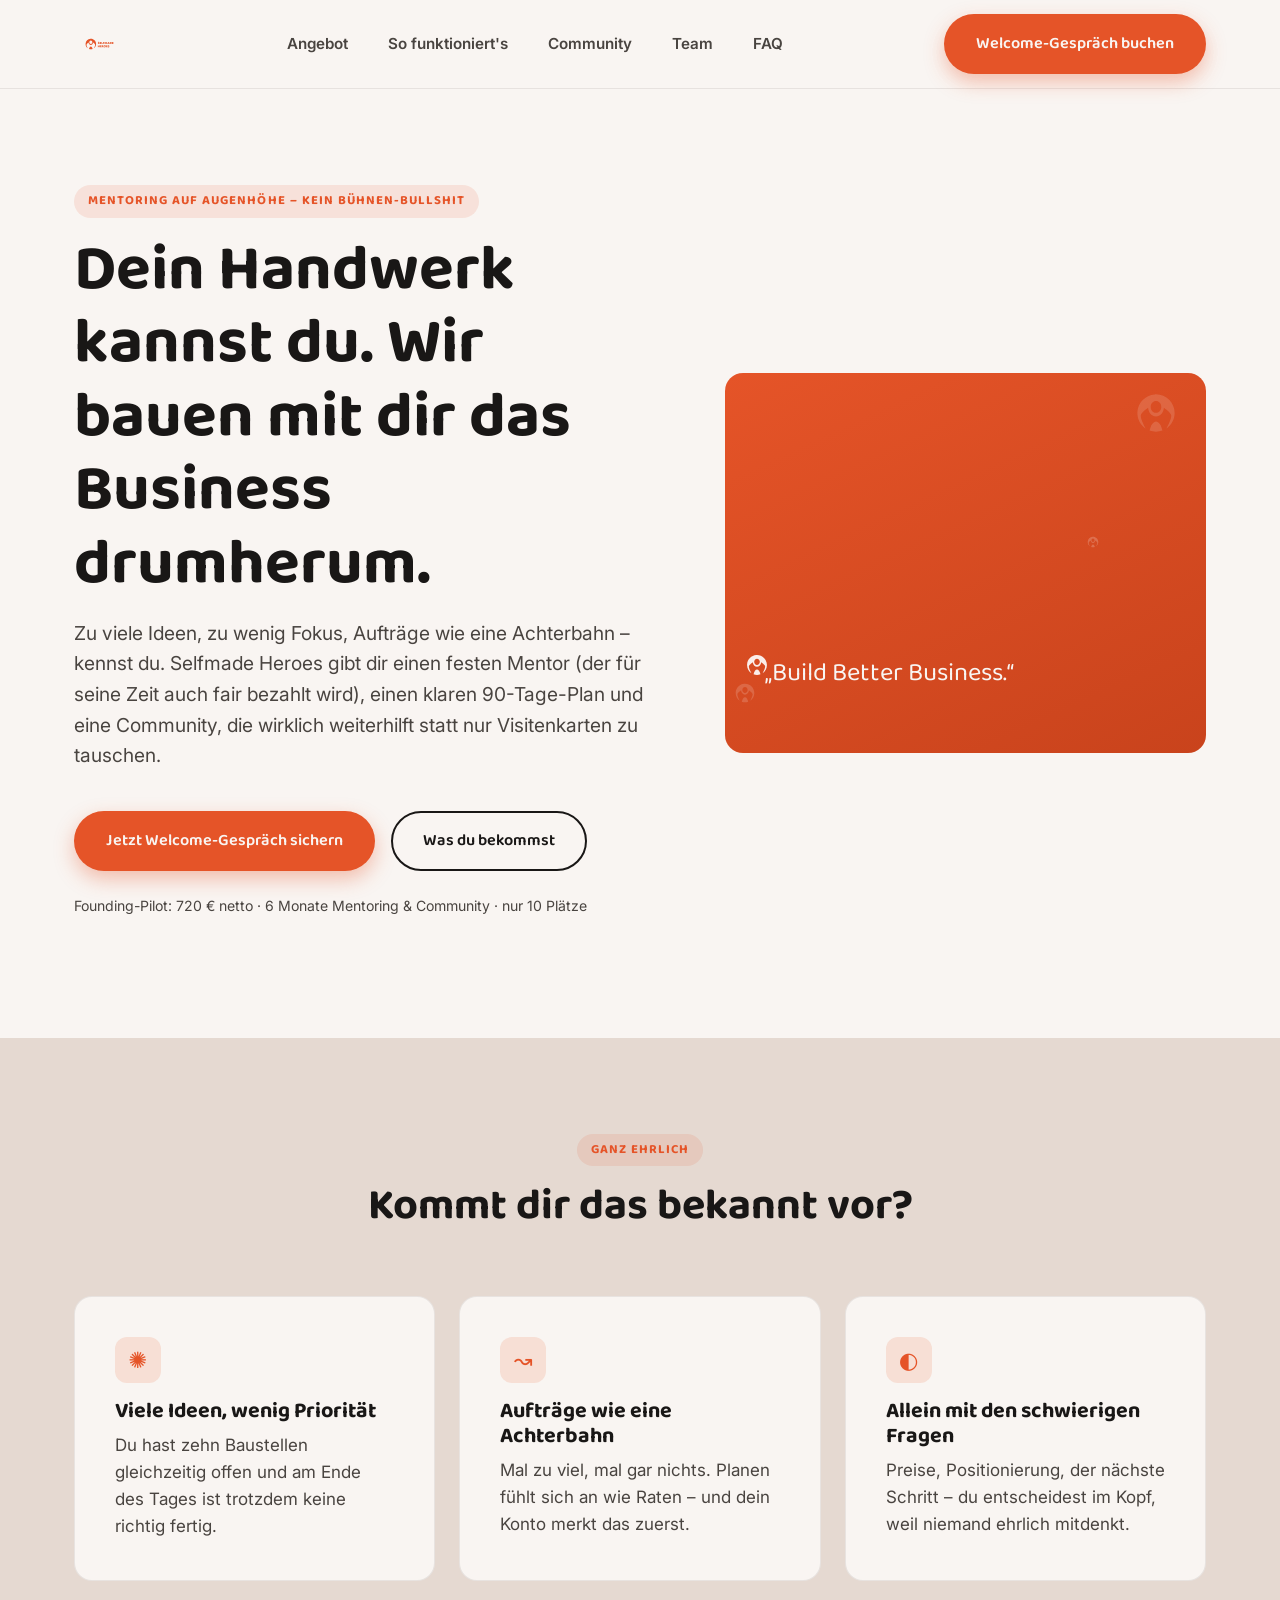
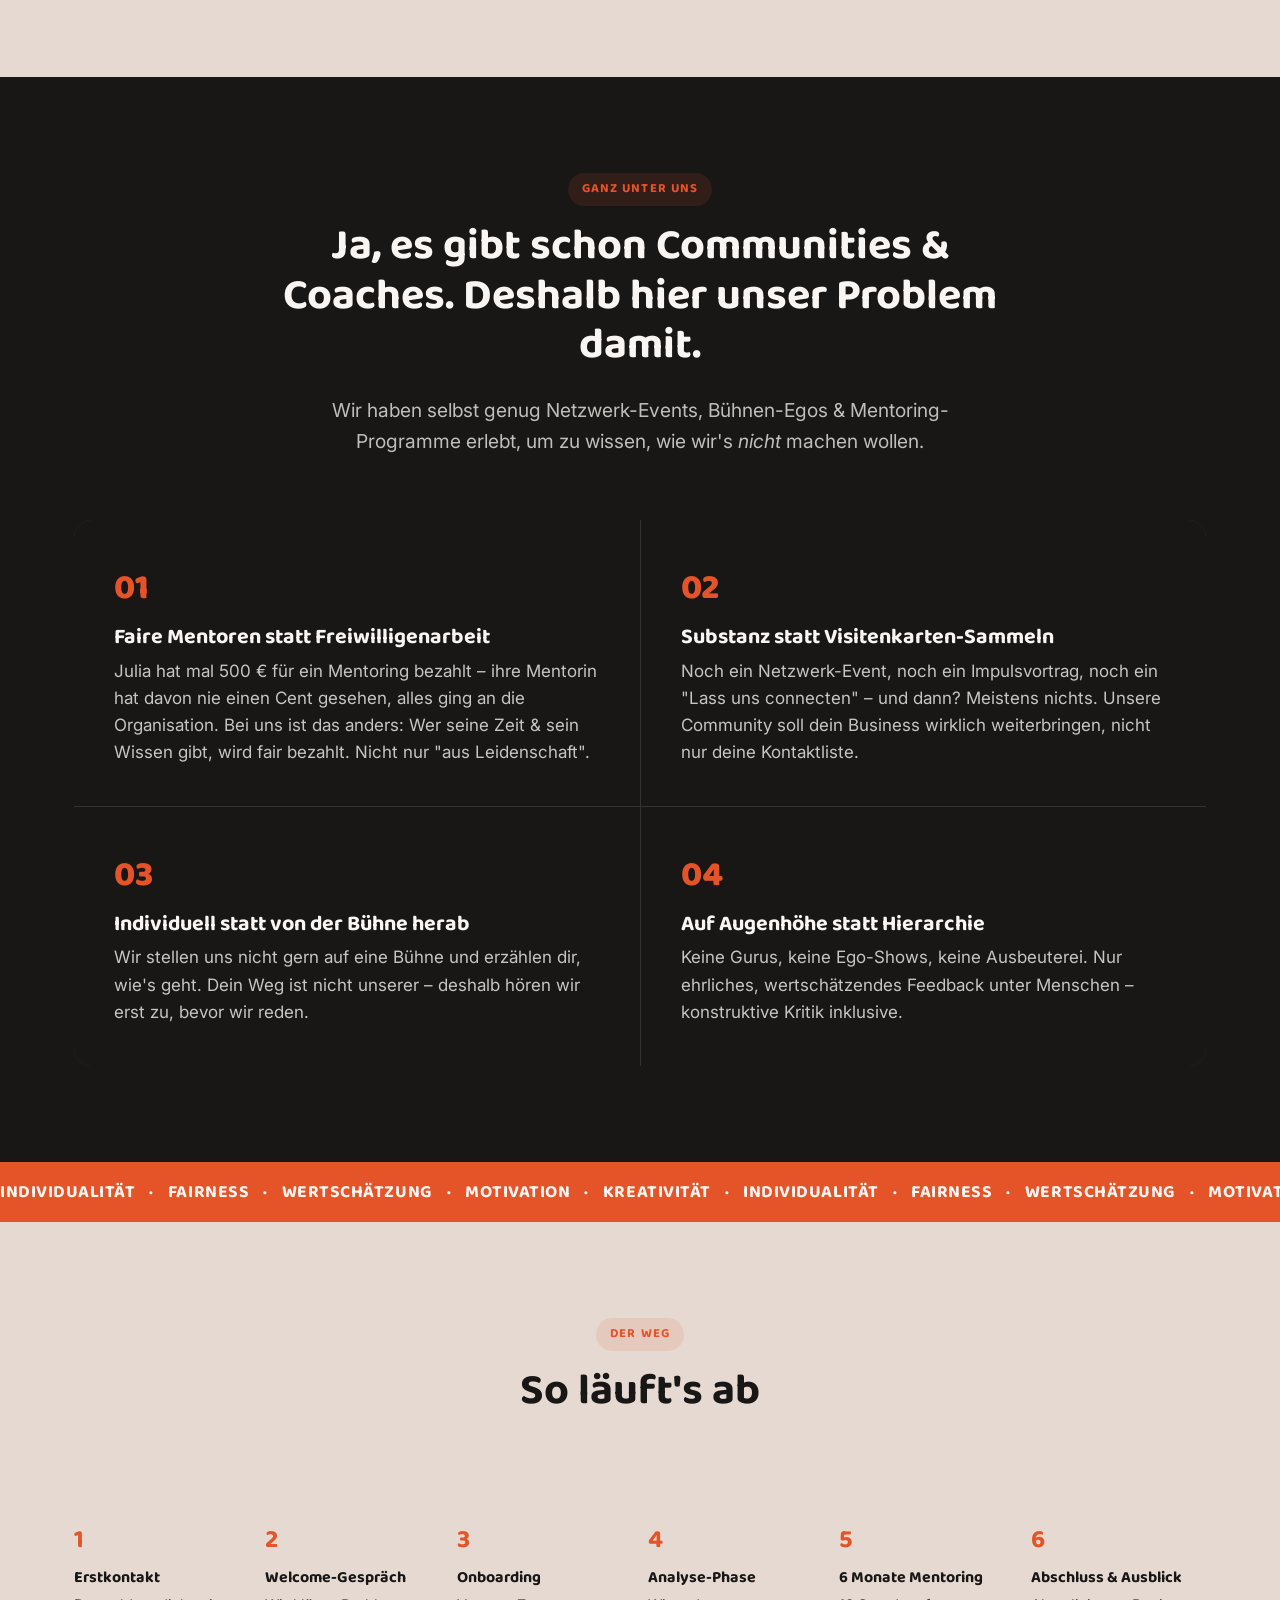
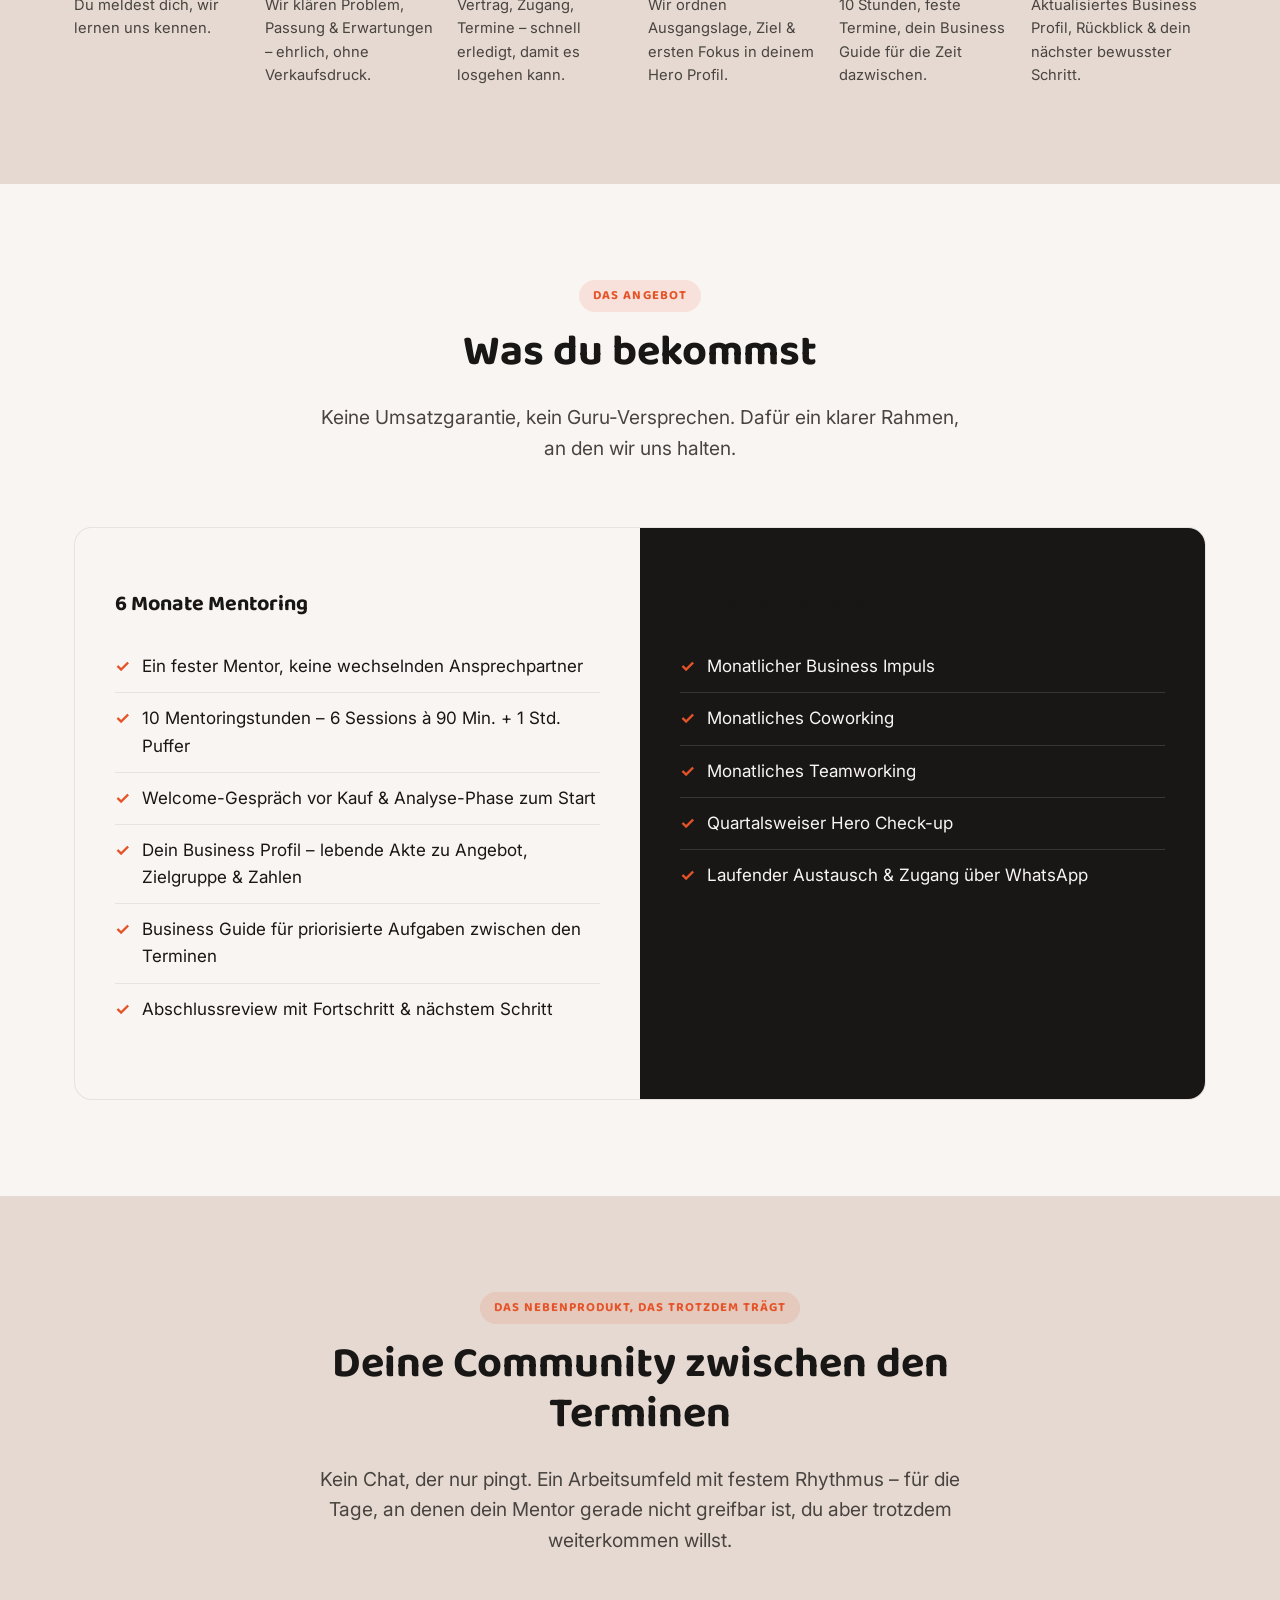
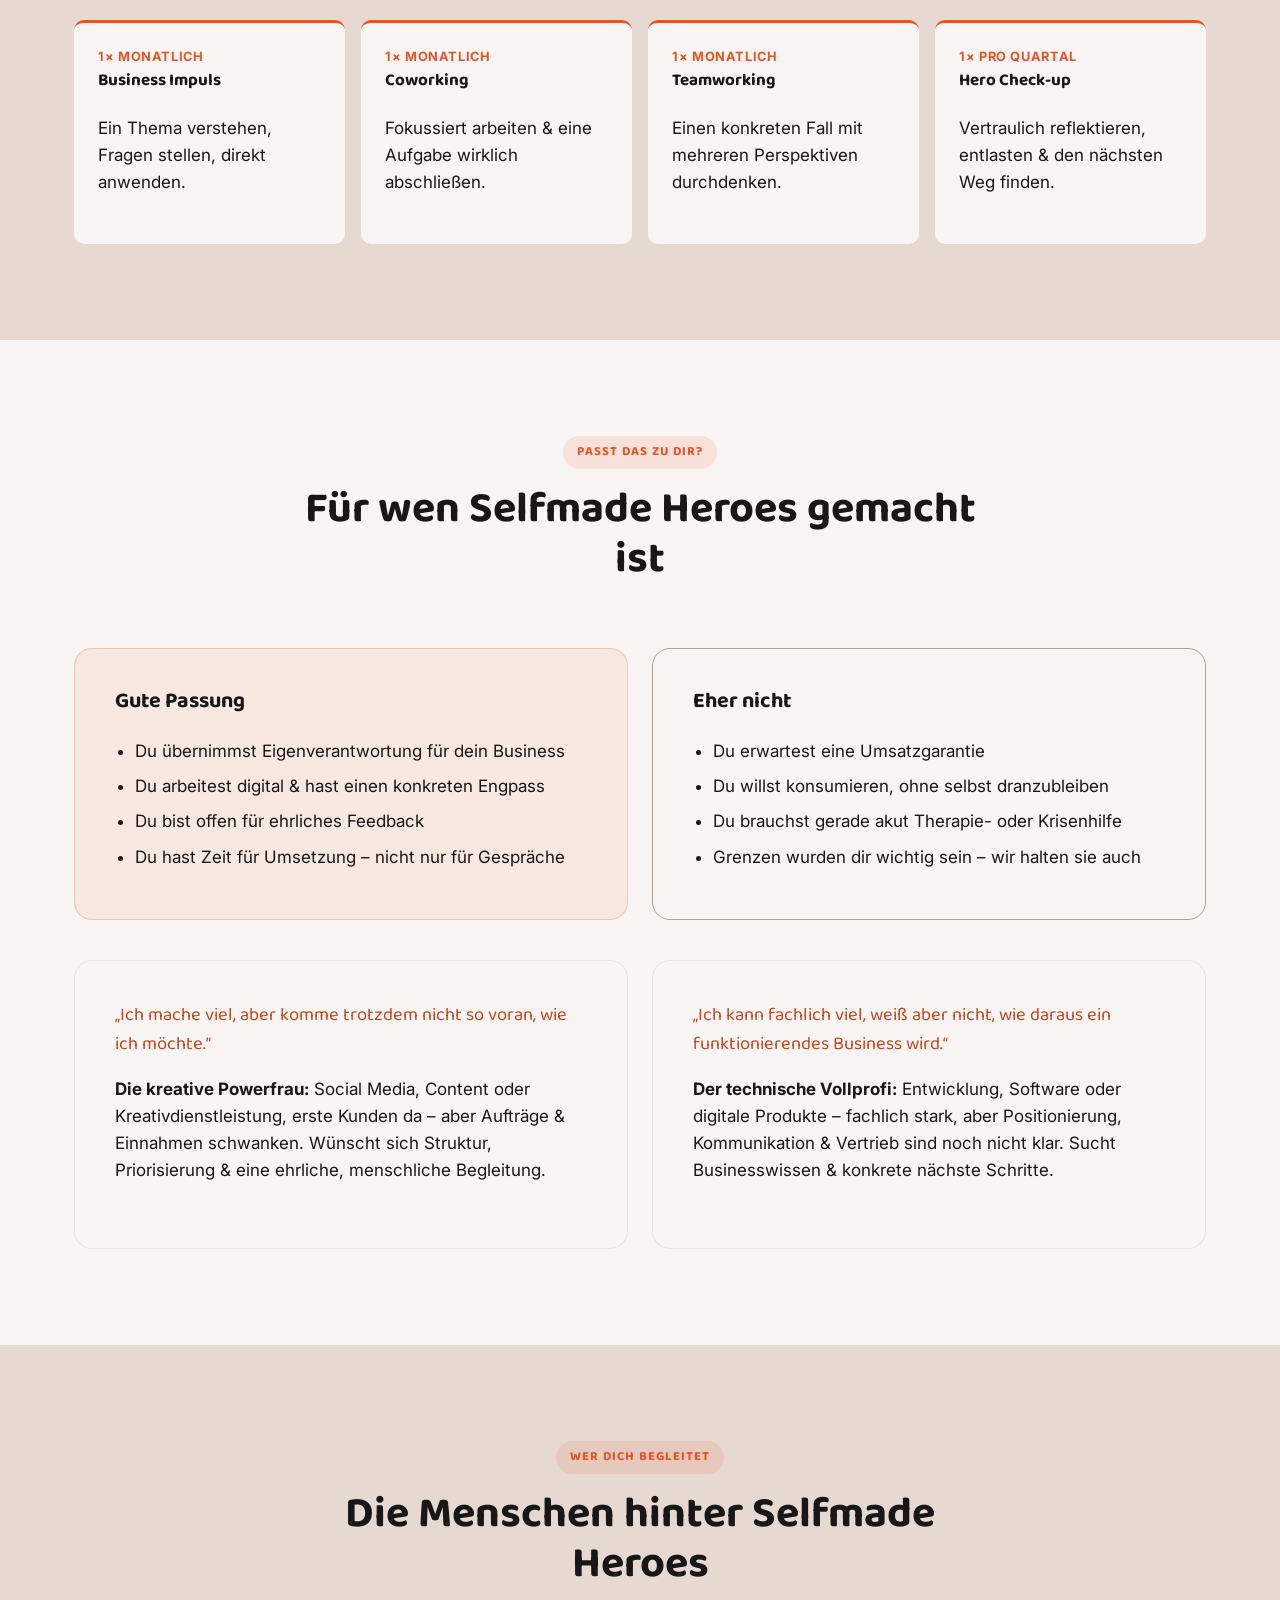
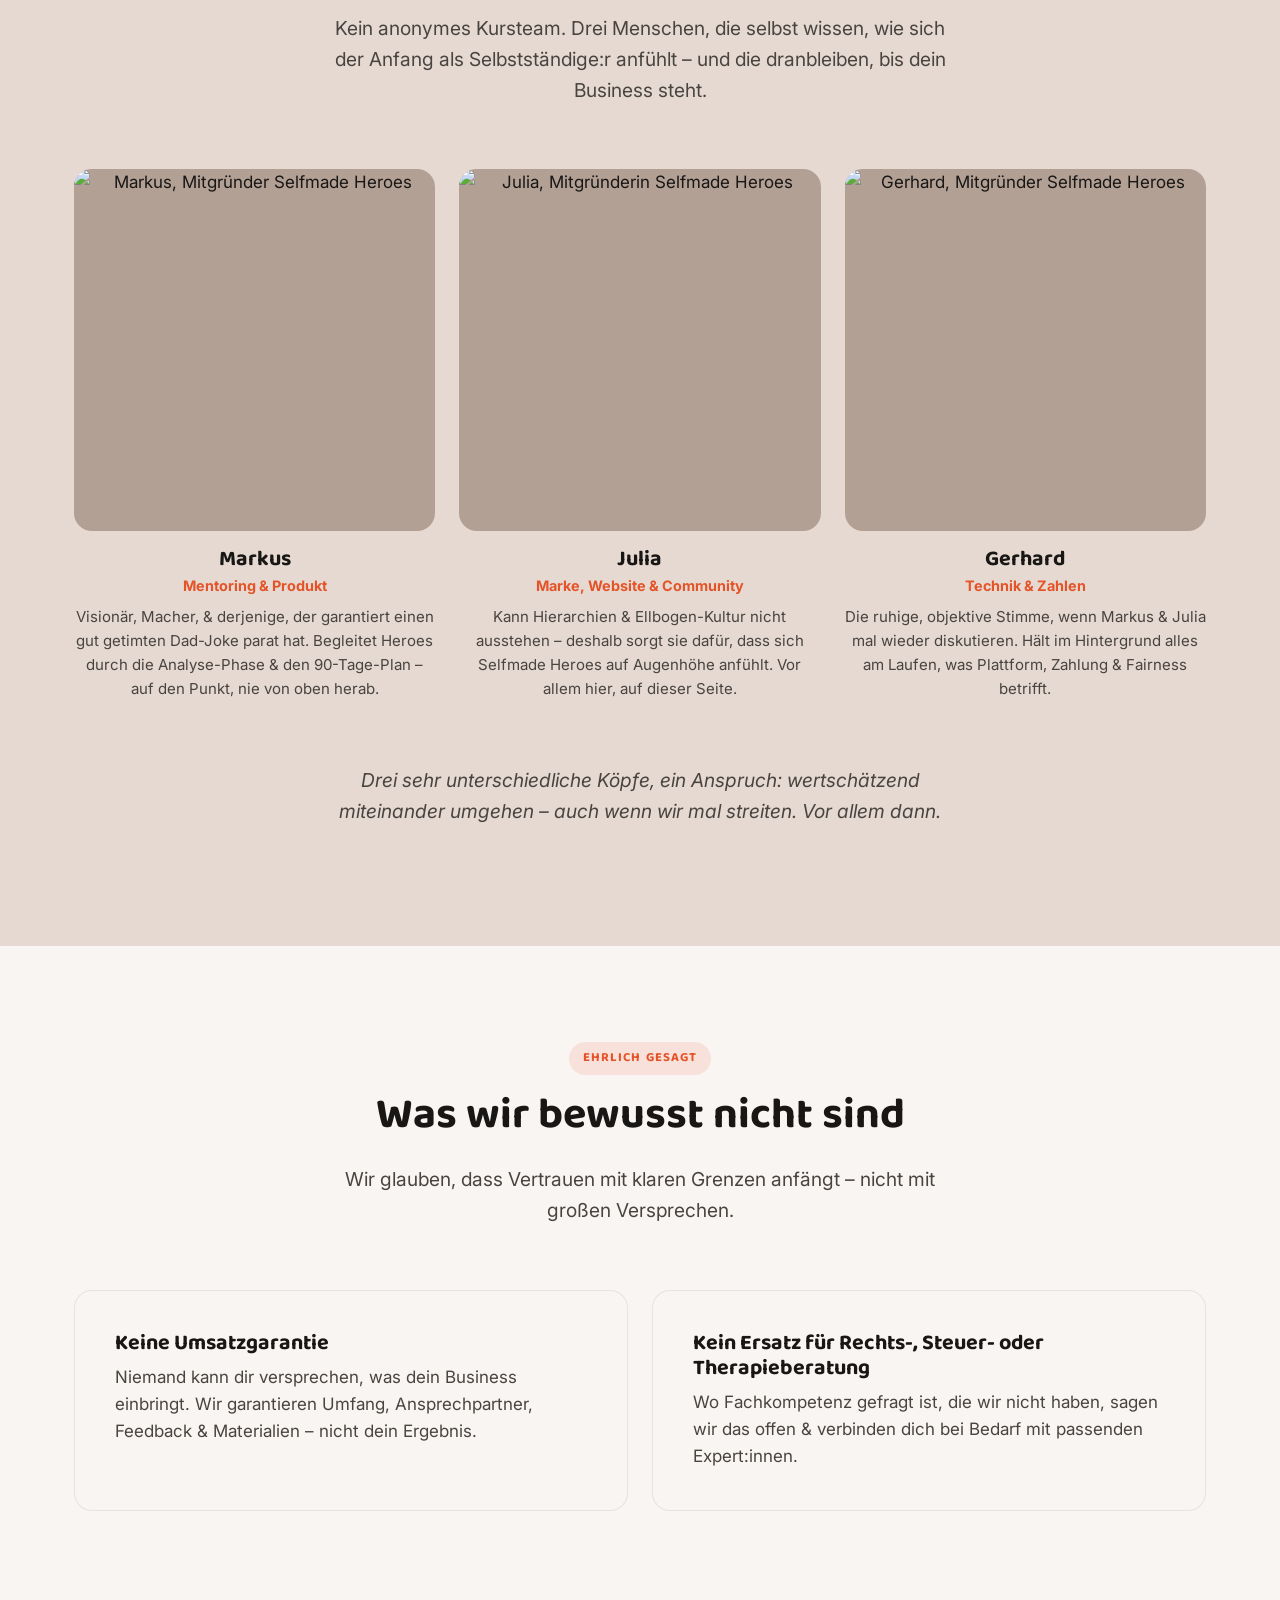
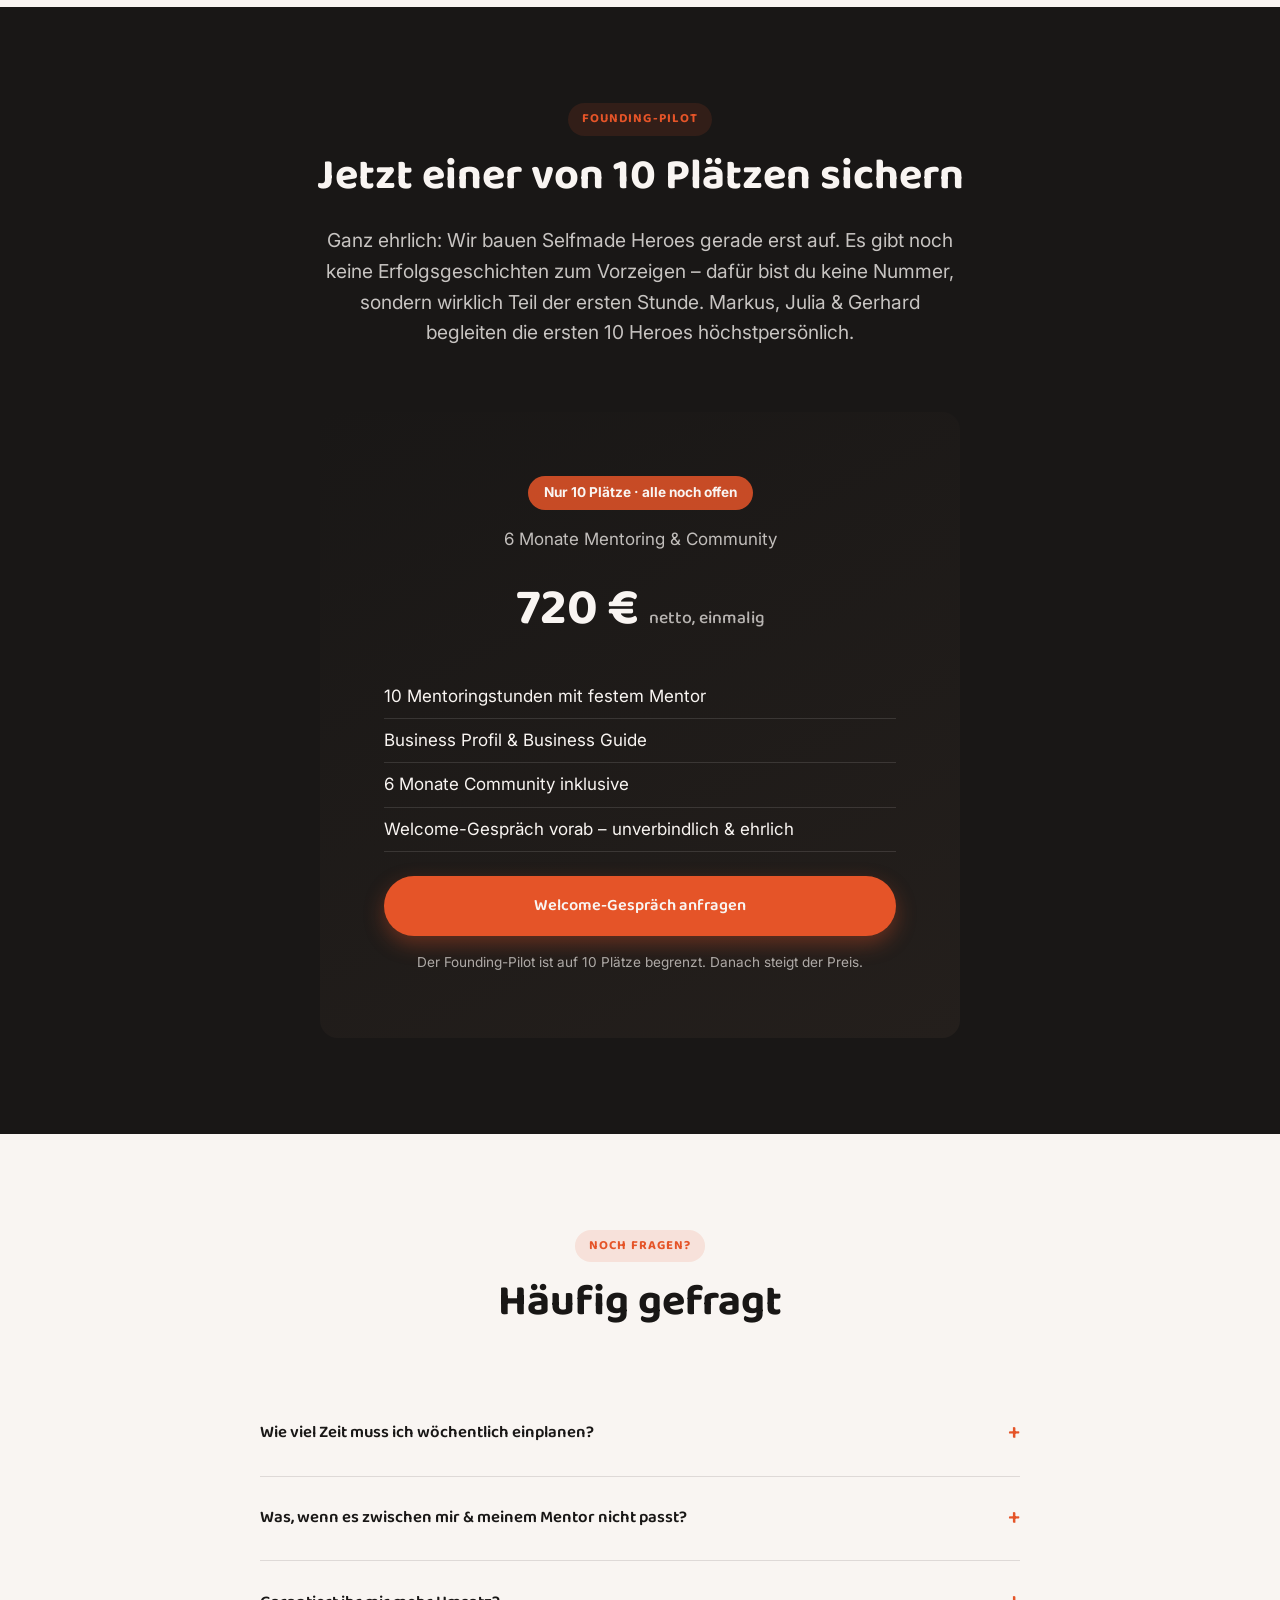
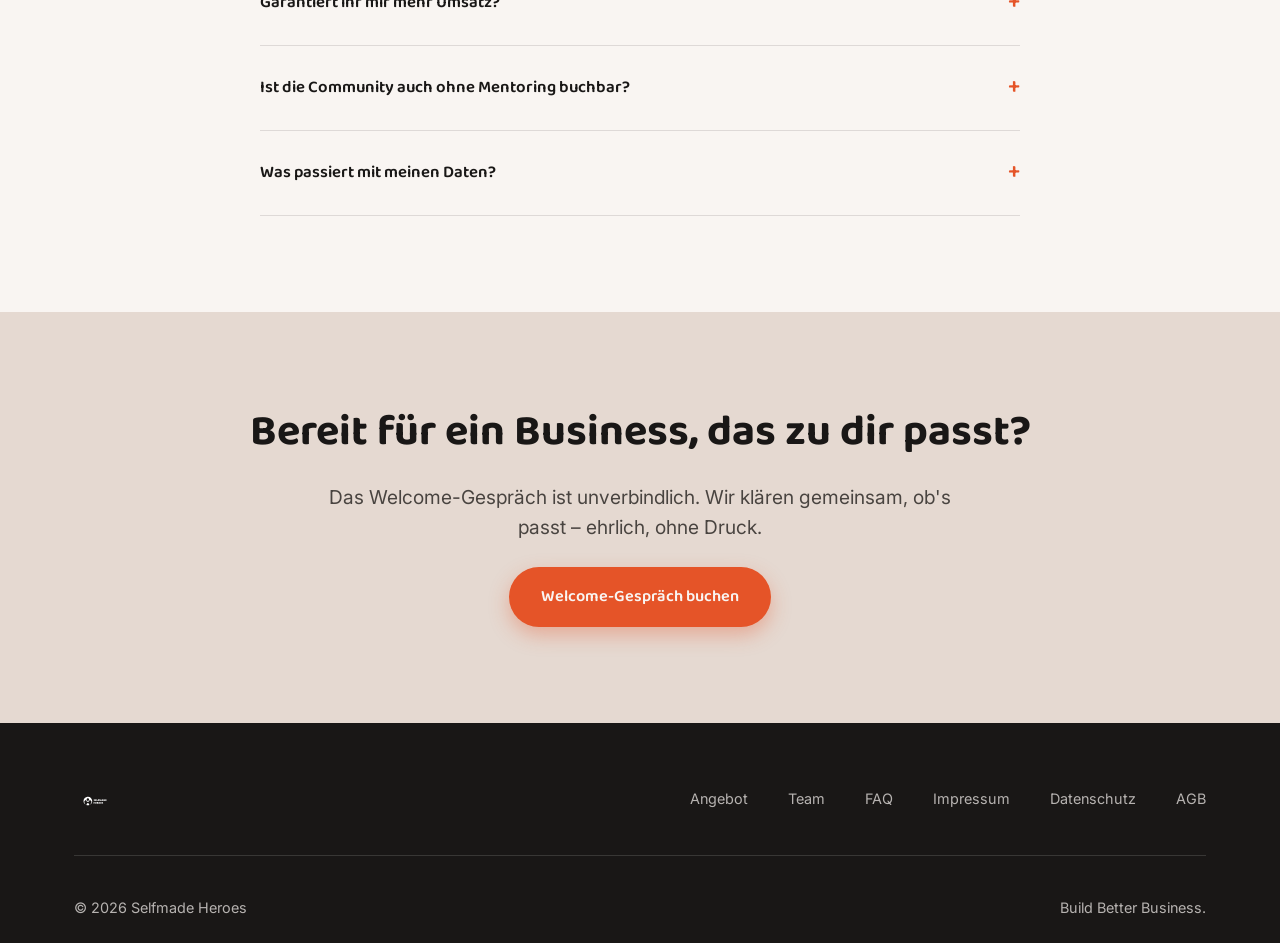
==== index.html @ b5cb3838 "Rework homepage with authentic brand voice, manifesto section, scroll animations" ====
<!doctype html>
<html lang="de">
<head>
<meta charset="UTF-8">
<meta name="viewport" content="width=device-width, initial-scale=1">
<title>Selfmade Heroes – Build Better Business</title>
<meta name="description" content="Selfmade Heroes begleitet kreative, digitale Solo-Unternehmer:innen mit persönlichem Mentoring, einem 90-Tage-Plan & einer echten Community – raus aus dem Auf-und-Ab, rein in ein Business mit System.">
<link rel="preconnect" href="https://fonts.googleapis.com">
<link rel="preconnect" href="https://fonts.gstatic.com" crossorigin>
<link href="https://fonts.googleapis.com/css2?family=Baloo+2:wght@500;600;700;800&family=Inter:wght@400;500;600;700&display=swap" rel="stylesheet">
<link rel="stylesheet" href="css/style.css">
</head>
<body>

<header class="site-header">
  <div class="wrap">
    <a href="#top" class="brand">
      <img src="assets/logo/logo-icon-wordmark.svg" alt="Selfmade Heroes">
    </a>
    <nav>
      <ul class="nav-links">
        <li><a href="#angebot">Angebot</a></li>
        <li><a href="#ablauf">So funktioniert's</a></li>
        <li><a href="#community">Community</a></li>
        <li><a href="#team">Team</a></li>
        <li><a href="#faq">FAQ</a></li>
      </ul>
    </nav>
    <div class="nav-cta">
      <a href="#pilot" class="btn btn-primary">Welcome-Gespräch buchen</a>
    </div>
  </div>
</header>

<main id="top">

  <!-- HERO -->
  <section class="hero">
    <div class="wrap">
      <div class="hero-copy">
        <span class="eyebrow">Mentoring auf Augenhöhe – kein Bühnen-Bullshit</span>
        <h1>Dein Handwerk kannst du. Wir bauen mit dir das Business drumherum.</h1>
        <p class="lede">Zu viele Ideen, zu wenig Fokus, Aufträge wie eine Achterbahn – kennst du. Selfmade Heroes gibt dir einen festen Mentor (der für seine Zeit auch fair bezahlt wird), einen klaren 90-Tage-Plan und eine Community, die wirklich weiterhilft statt nur Visitenkarten zu tauschen.</p>
        <div class="hero-cta-row">
          <a href="#pilot" class="btn btn-primary">Jetzt Welcome-Gespräch sichern</a>
          <a href="#angebot" class="btn btn-ghost">Was du bekommst</a>
        </div>
        <p class="hero-note">Founding-Pilot: 720&nbsp;€ netto · 6 Monate Mentoring & Community · nur 10 Plätze</p>
      </div>
      <div class="hero-visual">
        <div class="hero-shapes" aria-hidden="true">
          <img class="s1" src="assets/logo/logo-icon.svg" alt="">
          <img class="s2" src="assets/logo/logo-icon.svg" alt="">
          <img class="s3" src="assets/logo/logo-icon.svg" alt="">
        </div>
        <div class="icon-mark"><img src="assets/logo/logo-icon.svg" alt=""></div>
        <p class="claim">„Build Better Business.“</p>
      </div>
    </div>
  </section>

  <!-- PROBLEMSPIEGEL -->
  <section class="section-alt">
    <div class="wrap">
      <div class="section-head">
        <span class="eyebrow">Ganz ehrlich</span>
        <h2>Kommt dir das bekannt vor?</h2>
      </div>
      <div class="grid grid-3">
        <div class="card">
          <div class="card-icon">✺</div>
          <h3>Viele Ideen, wenig Priorität</h3>
          <p>Du hast zehn Baustellen gleichzeitig offen und am Ende des Tages ist trotzdem keine richtig fertig.</p>
        </div>
        <div class="card">
          <div class="card-icon">↝</div>
          <h3>Aufträge wie eine Achterbahn</h3>
          <p>Mal zu viel, mal gar nichts. Planen fühlt sich an wie Raten – und dein Konto merkt das zuerst.</p>
        </div>
        <div class="card">
          <div class="card-icon">◐</div>
          <h3>Allein mit den schwierigen Fragen</h3>
          <p>Preise, Positionierung, der nächste Schritt – du entscheidest im Kopf, weil niemand ehrlich mitdenkt.</p>
        </div>
      </div>
    </div>
  </section>

  <!-- MANIFESTO / WARUM ANDERS -->
  <section class="manifesto-section">
    <div class="wrap">
      <div class="section-head">
        <span class="eyebrow">Ganz unter uns</span>
        <h2>Ja, es gibt schon Communities & Coaches. Deshalb hier unser Problem damit.</h2>
        <p class="lede center">Wir haben selbst genug Netzwerk-Events, Bühnen-Egos & Mentoring-Programme erlebt, um zu wissen, wie wir's <em>nicht</em> machen wollen.</p>
      </div>
      <div class="manifesto-grid">
        <div class="manifesto-item">
          <span class="manifesto-mark">01</span>
          <h3>Faire Mentoren statt Freiwilligenarbeit</h3>
          <p>Julia hat mal 500&nbsp;€ für ein Mentoring bezahlt – ihre Mentorin hat davon nie einen Cent gesehen, alles ging an die Organisation. Bei uns ist das anders: Wer seine Zeit & sein Wissen gibt, wird fair bezahlt. Nicht nur "aus Leidenschaft".</p>
        </div>
        <div class="manifesto-item">
          <span class="manifesto-mark">02</span>
          <h3>Substanz statt Visitenkarten-Sammeln</h3>
          <p>Noch ein Netzwerk-Event, noch ein Impulsvortrag, noch ein "Lass uns connecten" – und dann? Meistens nichts. Unsere Community soll dein Business wirklich weiterbringen, nicht nur deine Kontaktliste.</p>
        </div>
        <div class="manifesto-item">
          <span class="manifesto-mark">03</span>
          <h3>Individuell statt von der Bühne herab</h3>
          <p>Wir stellen uns nicht gern auf eine Bühne und erzählen dir, wie's geht. Dein Weg ist nicht unserer – deshalb hören wir erst zu, bevor wir reden.</p>
        </div>
        <div class="manifesto-item">
          <span class="manifesto-mark">04</span>
          <h3>Auf Augenhöhe statt Hierarchie</h3>
          <p>Keine Gurus, keine Ego-Shows, keine Ausbeuterei. Nur ehrliches, wertschätzendes Feedback unter Menschen – konstruktive Kritik inklusive.</p>
        </div>
      </div>
    </div>
  </section>

  <div class="values-marquee" aria-hidden="true">
    <div class="values-track">
      <span>Individualität</span><span>·</span><span>Fairness</span><span>·</span><span>Wertschätzung</span><span>·</span><span>Motivation</span><span>·</span><span>Kreativität</span><span>·</span>
      <span>Individualität</span><span>·</span><span>Fairness</span><span>·</span><span>Wertschätzung</span><span>·</span><span>Motivation</span><span>·</span><span>Kreativität</span><span>·</span>
    </div>
  </div>

  <!-- SO FUNKTIONIERT'S -->
  <section id="ablauf" class="section-alt">
    <div class="wrap">
      <div class="section-head">
        <span class="eyebrow">Der Weg</span>
        <h2>So läuft's ab</h2>
      </div>
      <div class="steps">
        <div class="step">
          <h4>Erstkontakt</h4>
          <p>Du meldest dich, wir lernen uns kennen.</p>
        </div>
        <div class="step">
          <h4>Welcome-Gespräch</h4>
          <p>Wir klären Problem, Passung & Erwartungen – ehrlich, ohne Verkaufsdruck.</p>
        </div>
        <div class="step">
          <h4>Onboarding</h4>
          <p>Vertrag, Zugang, Termine – schnell erledigt, damit es losgehen kann.</p>
        </div>
        <div class="step">
          <h4>Analyse-Phase</h4>
          <p>Wir ordnen Ausgangslage, Ziel & ersten Fokus in deinem Hero Profil.</p>
        </div>
        <div class="step">
          <h4>6 Monate Mentoring</h4>
          <p>10 Stunden, feste Termine, dein Business Guide für die Zeit dazwischen.</p>
        </div>
        <div class="step">
          <h4>Abschluss & Ausblick</h4>
          <p>Aktualisiertes Business Profil, Rückblick & dein nächster bewusster Schritt.</p>
        </div>
      </div>
    </div>
  </section>

  <!-- LEISTUNGSUMFANG -->
  <section id="angebot">
    <div class="wrap">
      <div class="section-head">
        <span class="eyebrow">Das Angebot</span>
        <h2>Was du bekommst</h2>
        <p class="lede center">Keine Umsatzgarantie, kein Guru-Versprechen. Dafür ein klarer Rahmen, an den wir uns halten.</p>
      </div>
      <div class="offer-panel">
        <div class="offer-side">
          <h3>6 Monate Mentoring</h3>
          <ul class="offer-list">
            <li><span class="check">✓</span> Ein fester Mentor, keine wechselnden Ansprechpartner</li>
            <li><span class="check">✓</span> 10 Mentoringstunden – 6 Sessions à 90 Min. + 1 Std. Puffer</li>
            <li><span class="check">✓</span> Welcome-Gespräch vor Kauf & Analyse-Phase zum Start</li>
            <li><span class="check">✓</span> Dein Business Profil – lebende Akte zu Angebot, Zielgruppe & Zahlen</li>
            <li><span class="check">✓</span> Business Guide für priorisierte Aufgaben zwischen den Terminen</li>
            <li><span class="check">✓</span> Abschlussreview mit Fortschritt & nächstem Schritt</li>
          </ul>
        </div>
        <div class="offer-side dark">
          <h3>Inklusive: 6 Monate Community</h3>
          <ul class="offer-list">
            <li><span class="check">✓</span> Monatlicher Business Impuls</li>
            <li><span class="check">✓</span> Monatliches Coworking</li>
            <li><span class="check">✓</span> Monatliches Teamworking</li>
            <li><span class="check">✓</span> Quartalsweiser Hero Check-up</li>
            <li><span class="check">✓</span> Laufender Austausch & Zugang über WhatsApp</li>
          </ul>
        </div>
      </div>
    </div>
  </section>

  <!-- COMMUNITY -->
  <section id="community" class="section-alt">
    <div class="wrap">
      <div class="section-head">
        <span class="eyebrow">Das Nebenprodukt, das trotzdem trägt</span>
        <h2>Deine Community zwischen den Terminen</h2>
        <p class="lede center">Kein Chat, der nur pingt. Ein Arbeitsumfeld mit festem Rhythmus – für die Tage, an denen dein Mentor gerade nicht greifbar ist, du aber trotzdem weiterkommen willst.</p>
      </div>
      <div class="formats">
        <div class="format-card">
          <div class="freq">1× monatlich</div>
          <h4>Business Impuls</h4>
          <p>Ein Thema verstehen, Fragen stellen, direkt anwenden.</p>
        </div>
        <div class="format-card">
          <div class="freq">1× monatlich</div>
          <h4>Coworking</h4>
          <p>Fokussiert arbeiten & eine Aufgabe wirklich abschließen.</p>
        </div>
        <div class="format-card">
          <div class="freq">1× monatlich</div>
          <h4>Teamworking</h4>
          <p>Einen konkreten Fall mit mehreren Perspektiven durchdenken.</p>
        </div>
        <div class="format-card">
          <div class="freq">1× pro Quartal</div>
          <h4>Hero Check-up</h4>
          <p>Vertraulich reflektieren, entlasten & den nächsten Weg finden.</p>
        </div>
      </div>
    </div>
  </section>

  <!-- FÜR WEN -->
  <section>
    <div class="wrap">
      <div class="section-head">
        <span class="eyebrow">Passt das zu dir?</span>
        <h2>Für wen Selfmade Heroes gemacht ist</h2>
      </div>
      <div class="fit-grid">
        <div class="fit-col good">
          <h3>Gute Passung</h3>
          <ul>
            <li>Du übernimmst Eigenverantwortung für dein Business</li>
            <li>Du arbeitest digital & hast einen konkreten Engpass</li>
            <li>Du bist offen für ehrliches Feedback</li>
            <li>Du hast Zeit für Umsetzung – nicht nur für Gespräche</li>
          </ul>
        </div>
        <div class="fit-col bad">
          <h3>Eher nicht</h3>
          <ul>
            <li>Du erwartest eine Umsatzgarantie</li>
            <li>Du willst konsumieren, ohne selbst dranzubleiben</li>
            <li>Du brauchst gerade akut Therapie- oder Krisenhilfe</li>
            <li>Grenzen wurden dir wichtig sein – wir halten sie auch</li>
          </ul>
        </div>
      </div>
      <div class="personas">
        <div class="persona-card">
          <p class="persona-quote">„Ich mache viel, aber komme trotzdem nicht so voran, wie ich möchte.“</p>
          <p><strong>Die kreative Powerfrau:</strong> Social Media, Content oder Kreativdienstleistung, erste Kunden da – aber Aufträge & Einnahmen schwanken. Wünscht sich Struktur, Priorisierung & eine ehrliche, menschliche Begleitung.</p>
        </div>
        <div class="persona-card">
          <p class="persona-quote">„Ich kann fachlich viel, weiß aber nicht, wie daraus ein funktionierendes Business wird.“</p>
          <p><strong>Der technische Vollprofi:</strong> Entwicklung, Software oder digitale Produkte – fachlich stark, aber Positionierung, Kommunikation & Vertrieb sind noch nicht klar. Sucht Businesswissen & konkrete nächste Schritte.</p>
        </div>
      </div>
    </div>
  </section>

  <!-- TEAM -->
  <section id="team" class="section-alt">
    <div class="wrap">
      <div class="section-head">
        <span class="eyebrow">Wer dich begleitet</span>
        <h2>Die Menschen hinter Selfmade Heroes</h2>
        <p class="lede center">Kein anonymes Kursteam. Drei Menschen, die selbst wissen, wie sich der Anfang als Selbstständige:r anfühlt – und die dranbleiben, bis dein Business steht.</p>
      </div>
      <div class="team-grid">
        <div class="team-card">
          <div class="team-photo"><img src="assets/team/markus.jpg" alt="Markus, Mitgründer Selfmade Heroes"></div>
          <h3>Markus</h3>
          <div class="team-role">Mentoring & Produkt</div>
          <p class="team-bio">Visionär, Macher, & derjenige, der garantiert einen gut getimten Dad-Joke parat hat. Begleitet Heroes durch die Analyse-Phase & den 90-Tage-Plan – auf den Punkt, nie von oben herab.</p>
        </div>
        <div class="team-card">
          <div class="team-photo"><img src="assets/team/julia.jpg" alt="Julia, Mitgründerin Selfmade Heroes"></div>
          <h3>Julia</h3>
          <div class="team-role">Marke, Website & Community</div>
          <p class="team-bio">Kann Hierarchien & Ellbogen-Kultur nicht ausstehen – deshalb sorgt sie dafür, dass sich Selfmade Heroes auf Augenhöhe anfühlt. Vor allem hier, auf dieser Seite.</p>
        </div>
        <div class="team-card">
          <div class="team-photo"><img src="assets/team/gerhard.jpg" alt="Gerhard, Mitgründer Selfmade Heroes"></div>
          <h3>Gerhard</h3>
          <div class="team-role">Technik & Zahlen</div>
          <p class="team-bio">Die ruhige, objektive Stimme, wenn Markus & Julia mal wieder diskutieren. Hält im Hintergrund alles am Laufen, was Plattform, Zahlung & Fairness betrifft.</p>
        </div>
      </div>
      <p class="lede center" style="margin-top:var(--space-4); font-style:italic;">Drei sehr unterschiedliche Köpfe, ein Anspruch: wertschätzend miteinander umgehen – auch wenn wir mal streiten. Vor allem dann.</p>
    </div>
  </section>

  <!-- GRENZEN -->
  <section>
    <div class="wrap">
      <div class="section-head">
        <span class="eyebrow">Ehrlich gesagt</span>
        <h2>Was wir bewusst nicht sind</h2>
        <p class="lede center">Wir glauben, dass Vertrauen mit klaren Grenzen anfängt – nicht mit großen Versprechen.</p>
      </div>
      <div class="boundaries-grid">
        <div class="card">
          <h3>Keine Umsatzgarantie</h3>
          <p>Niemand kann dir versprechen, was dein Business einbringt. Wir garantieren Umfang, Ansprechpartner, Feedback & Materialien – nicht dein Ergebnis.</p>
        </div>
        <div class="card">
          <h3>Kein Ersatz für Rechts-, Steuer- oder Therapieberatung</h3>
          <p>Wo Fachkompetenz gefragt ist, die wir nicht haben, sagen wir das offen & verbinden dich bei Bedarf mit passenden Expert:innen.</p>
        </div>
      </div>
    </div>
  </section>

  <!-- PILOT / PREIS -->
  <section id="pilot" class="section-dark">
    <div class="wrap">
      <div class="section-head">
        <span class="eyebrow">Founding-Pilot</span>
        <h2>Jetzt einer von 10 Plätzen sichern</h2>
        <p class="lede center">Ganz ehrlich: Wir bauen Selfmade Heroes gerade erst auf. Es gibt noch keine Erfolgsgeschichten zum Vorzeigen – dafür bist du keine Nummer, sondern wirklich Teil der ersten Stunde. Markus, Julia & Gerhard begleiten die ersten 10 Heroes höchstpersönlich.</p>
      </div>
      <div class="price-card">
        <div class="price-slots">Nur 10 Plätze · alle noch offen</div>
        <p style="margin:0; opacity:.75;">6 Monate Mentoring & Community</p>
        <div class="price-tag">720&nbsp;€ <small>netto, einmalig</small></div>
        <ul class="price-includes">
          <li>10 Mentoringstunden mit festem Mentor</li>
          <li>Business Profil & Business Guide</li>
          <li>6 Monate Community inklusive</li>
          <li>Welcome-Gespräch vorab – unverbindlich & ehrlich</li>
        </ul>
        <a href="#" class="btn btn-primary" style="width:100%; justify-content:center;">Welcome-Gespräch anfragen</a>
        <p style="font-size:.85rem; opacity:.65; margin-top:var(--space-2); margin-bottom:0;">Der Founding-Pilot ist auf 10 Plätze begrenzt. Danach steigt der Preis.</p>
      </div>
    </div>
  </section>

  <!-- FAQ -->
  <section id="faq">
    <div class="wrap">
      <div class="section-head">
        <span class="eyebrow">Noch Fragen?</span>
        <h2>Häufig gefragt</h2>
      </div>
      <div style="max-width:760px; margin:0 auto;">
        <details class="faq-item">
          <summary>Wie viel Zeit muss ich wöchentlich einplanen?</summary>
          <p>Richtwert sind rund 5 Stunden Eigenarbeit pro Woche am Business Guide, dazu die Termine selbst. Das wird individuell an deine Phase & Kapazität angepasst.</p>
        </details>
        <details class="faq-item">
          <summary>Was, wenn es zwischen mir & meinem Mentor nicht passt?</summary>
          <p>Ein Mentorwechsel ist möglich, wenn Passung, Verfügbarkeit oder Qualität nicht stimmen. Sag es einfach – Übergaben machen wir sauber & persönlich.</p>
        </details>
        <details class="faq-item">
          <summary>Garantiert ihr mir mehr Umsatz?</summary>
          <p>Nein, ehrlich gesagt: nein. Wir garantieren klar beschriebene Leistungen – Umfang, Ansprechpartner, Feedbackprozess & Materialien. Dein Ergebnis hängt von deiner Umsetzung ab, dabei begleiten wir dich so gut wir können.</p>
        </details>
        <details class="faq-item">
          <summary>Ist die Community auch ohne Mentoring buchbar?</summary>
          <p>Die Community ist aktuell fixer Bestandteil des Mentorings. Ein eigenständiger Zugang ist ein sekundäres Angebot & noch im Aufbau.</p>
        </details>
        <details class="faq-item">
          <summary>Was passiert mit meinen Daten?</summary>
          <p>Wir erfassen nur, was fürs Mentoring nötig ist – dein Hero Profil bleibt vertraulich. Details findest du in unserer <a href="datenschutz.html">Datenschutzerklärung</a>.</p>
        </details>
      </div>
    </div>
  </section>

  <!-- FINAL CTA -->
  <section class="section-alt final-cta">
    <div class="wrap">
      <h2>Bereit für ein Business, das zu dir passt?</h2>
      <p class="lede center">Das Welcome-Gespräch ist unverbindlich. Wir klären gemeinsam, ob's passt – ehrlich, ohne Druck.</p>
      <a href="#pilot" class="btn btn-primary">Welcome-Gespräch buchen</a>
    </div>
  </section>

</main>

<footer class="site-footer">
  <div class="wrap">
    <div class="footer-top">
      <div class="footer-brand">
        <img src="assets/logo/logo-icon-wordmark.svg" alt="Selfmade Heroes">
      </div>
      <ul class="footer-links">
        <li><a href="#angebot">Angebot</a></li>
        <li><a href="#team">Team</a></li>
        <li><a href="#faq">FAQ</a></li>
        <li><a href="impressum.html">Impressum</a></li>
        <li><a href="datenschutz.html">Datenschutz</a></li>
        <li><a href="agb.html">AGB</a></li>
      </ul>
    </div>
    <div class="footer-bottom">
      <span>© 2026 Selfmade Heroes</span>
      <span>Build Better Business.</span>
    </div>
  </div>
</footer>

<script src="js/reveal.js"></script>
</body>
</html>
---- css/style.css ----
@import url("variables.css");

* {
  box-sizing: border-box;
}

html {
  scroll-behavior: smooth;
}

body {
  margin: 0;
  background: var(--bg);
  color: var(--text);
  font-family: var(--font-body);
  font-size: 17px;
  line-height: 1.6;
  -webkit-font-smoothing: antialiased;
}

img {
  max-width: 100%;
  display: block;
}

a {
  color: inherit;
}

.wrap {
  max-width: var(--max-width);
  margin: 0 auto;
  padding: 0 var(--space-3);
}

section {
  padding: var(--space-6) 0;
}

h1, h2, h3, h4 {
  font-family: var(--font-display);
  font-weight: 700;
  line-height: 1.15;
  margin: 0 0 var(--space-3);
  color: var(--text);
}

h1 { font-size: clamp(2.4rem, 5vw, 4rem); }
h2 { font-size: clamp(1.9rem, 3.4vw, 2.7rem); }
h3 { font-size: 1.35rem; }

p { margin: 0 0 var(--space-3); }

.eyebrow {
  display: inline-block;
  font-family: var(--font-display);
  font-weight: 700;
  font-size: 0.8rem;
  letter-spacing: 0.08em;
  text-transform: uppercase;
  color: var(--color-primary);
  background: color-mix(in srgb, var(--color-primary) 12%, transparent);
  padding: 6px 14px;
  border-radius: 999px;
  margin-bottom: var(--space-2);
}

.lede {
  font-size: 1.2rem;
  color: var(--text-soft);
  max-width: 640px;
}

.center {
  text-align: center;
  margin-left: auto;
  margin-right: auto;
}

/* Buttons */
.btn {
  display: inline-flex;
  align-items: center;
  gap: 8px;
  font-family: var(--font-display);
  font-weight: 600;
  font-size: 1.02rem;
  padding: 15px 30px;
  border-radius: 999px;
  text-decoration: none;
  border: 2px solid transparent;
  cursor: pointer;
  transition: transform 0.15s ease, box-shadow 0.15s ease, background 0.15s ease;
}

.btn-primary {
  background: var(--color-primary);
  color: var(--color-paper);
  box-shadow: 0 8px 20px color-mix(in srgb, var(--color-primary) 35%, transparent);
}

.btn-primary:hover {
  transform: translateY(-2px);
  box-shadow: 0 12px 26px color-mix(in srgb, var(--color-primary) 45%, transparent);
}

.btn-ghost {
  background: transparent;
  border-color: var(--color-ink);
  color: var(--color-ink);
}

.btn-ghost:hover {
  background: var(--color-ink);
  color: var(--color-paper);
}

.btn-on-dark {
  border-color: var(--color-paper);
  color: var(--color-paper);
}

.btn-on-dark:hover {
  background: var(--color-paper);
  color: var(--color-ink);
}

/* Header */
.site-header {
  position: sticky;
  top: 0;
  z-index: 50;
  background: color-mix(in srgb, var(--bg) 88%, transparent);
  backdrop-filter: blur(10px);
  border-bottom: 1px solid color-mix(in srgb, var(--color-ink) 8%, transparent);
}

.site-header .wrap {
  display: flex;
  align-items: center;
  justify-content: space-between;
  padding-top: 14px;
  padding-bottom: 14px;
}

.brand {
  display: flex;
  align-items: center;
  gap: 10px;
  text-decoration: none;
}

.brand img { height: 34px; width: auto; }

.brand span {
  font-family: var(--font-display);
  font-weight: 700;
  font-size: 1.05rem;
  letter-spacing: 0.01em;
  color: var(--text);
}

.nav-links {
  display: flex;
  align-items: center;
  gap: var(--space-4);
  list-style: none;
  margin: 0;
  padding: 0;
}

.nav-links a {
  text-decoration: none;
  font-weight: 600;
  font-size: 0.95rem;
  color: var(--text-soft);
}

.nav-links a:hover { color: var(--color-primary); }

.nav-cta { display: flex; }

.nav-toggle { display: none; }

/* Hero */
.hero {
  padding-top: var(--space-6);
  padding-bottom: var(--space-6);
  position: relative;
  overflow: hidden;
}

.hero .wrap {
  display: grid;
  grid-template-columns: 1.1fr 0.9fr;
  gap: var(--space-5);
  align-items: center;
}

.hero-copy h1 { margin-bottom: var(--space-2); }

.hero-copy .lede { margin-bottom: var(--space-4); }

.hero-cta-row {
  display: flex;
  gap: var(--space-2);
  flex-wrap: wrap;
  align-items: center;
  margin-bottom: var(--space-3);
}

.hero-note {
  font-size: 0.88rem;
  color: var(--text-soft);
}

.hero-visual {
  background: linear-gradient(155deg, var(--color-primary) 0%, var(--color-primary-dark) 100%);
  border-radius: var(--radius);
  padding: var(--space-4);
  color: var(--color-paper);
  position: relative;
  min-height: 380px;
  display: flex;
  flex-direction: column;
  justify-content: flex-end;
}

.hero-visual .claim {
  font-family: var(--font-display);
  font-size: 1.6rem;
  line-height: 1.25;
}

.hero-visual .icon-mark {
  position: absolute;
  top: var(--space-4);
  right: var(--space-4);
  width: 64px;
  opacity: 0.9;
}

.hero-visual .icon-mark img { filter: brightness(0) invert(1); }

/* Alt background sections */
.section-alt {
  background: var(--bg-alt);
}

.section-dark {
  background: var(--bg-dark);
  color: var(--text-on-dark);
}

.section-dark h2, .section-dark h3 { color: var(--text-on-dark); }

.section-dark .lede { color: color-mix(in srgb, var(--color-paper) 78%, transparent); }

.section-head {
  max-width: 720px;
  margin: 0 auto var(--space-5);
  text-align: center;
}

/* Problem / grid cards */
.grid {
  display: grid;
  gap: var(--space-3);
}

.grid-3 { grid-template-columns: repeat(3, 1fr); }
.grid-2 { grid-template-columns: repeat(2, 1fr); }

.card {
  background: var(--bg);
  border: 1px solid color-mix(in srgb, var(--color-ink) 8%, transparent);
  border-radius: var(--radius);
  padding: var(--space-4);
}

.card h3 { margin-bottom: var(--space-1); }
.card p { margin-bottom: 0; color: var(--text-soft); }

.card-icon {
  width: 46px;
  height: 46px;
  border-radius: 12px;
  background: color-mix(in srgb, var(--color-primary) 14%, transparent);
  color: var(--color-primary);
  display: flex;
  align-items: center;
  justify-content: center;
  font-size: 1.4rem;
  margin-bottom: var(--space-2);
}

/* Manifesto */
.manifesto-section {
  background: var(--color-ink);
  color: var(--text-on-dark);
  padding: var(--space-6) 0;
}

.manifesto-section h2, .manifesto-section .lede { color: var(--text-on-dark); }
.manifesto-section .lede { color: color-mix(in srgb, var(--color-paper) 75%, transparent); }

.manifesto-grid {
  display: grid;
  grid-template-columns: repeat(2, 1fr);
  gap: 1px;
  background: color-mix(in srgb, var(--color-paper) 12%, transparent);
  border-radius: var(--radius);
  overflow: hidden;
}

.manifesto-item {
  background: var(--color-ink);
  padding: var(--space-4);
  transition: background 0.25s ease;
}

.manifesto-item:hover {
  background: #241f1c;
}

.manifesto-mark {
  display: block;
  font-family: var(--font-display);
  font-size: 2.2rem;
  font-weight: 800;
  color: var(--color-primary);
  margin-bottom: var(--space-1);
}

.manifesto-item h3 {
  color: var(--text-on-dark);
  margin-bottom: var(--space-1);
}

.manifesto-item p {
  color: color-mix(in srgb, var(--color-paper) 78%, transparent);
  margin: 0;
}

/* Values marquee */
.values-marquee {
  background: var(--color-primary);
  overflow: hidden;
  padding: 16px 0;
}

.values-track {
  display: flex;
  gap: 14px;
  white-space: nowrap;
  width: max-content;
  animation: marquee 26s linear infinite;
  font-family: var(--font-display);
  font-weight: 700;
  font-size: 1.1rem;
  color: var(--color-paper);
  text-transform: uppercase;
  letter-spacing: 0.03em;
}

.values-track span { flex-shrink: 0; }

@keyframes marquee {
  from { transform: translateX(0); }
  to { transform: translateX(-50%); }
}

@media (prefers-reduced-motion: reduce) {
  .values-track { animation: none; }
}

/* Steps */
.steps {
  display: grid;
  grid-template-columns: repeat(6, 1fr);
  gap: var(--space-2);
  counter-reset: step;
}

.step {
  position: relative;
  padding-top: var(--space-4);
}

.step::before {
  counter-increment: step;
  content: counter(step);
  font-family: var(--font-display);
  font-weight: 700;
  font-size: 1.6rem;
  color: var(--color-primary);
  display: block;
  margin-bottom: var(--space-1);
}

.step h4 {
  font-family: var(--font-display);
  font-size: 1rem;
  margin: 0 0 6px;
}

.step p {
  font-size: 0.92rem;
  color: var(--text-soft);
  margin: 0;
}

/* Offer / leistungsumfang */
.offer-panel {
  background: var(--bg);
  border-radius: var(--radius);
  border: 1px solid color-mix(in srgb, var(--color-ink) 8%, transparent);
  overflow: hidden;
  display: grid;
  grid-template-columns: 1fr 1fr;
}

.offer-panel .offer-side {
  padding: var(--space-5) var(--space-4);
}

.offer-panel .offer-side.dark {
  background: var(--color-ink);
  color: var(--color-paper);
}

.offer-list {
  list-style: none;
  margin: 0;
  padding: 0;
}

.offer-list li {
  display: flex;
  gap: 12px;
  padding: 12px 0;
  border-bottom: 1px solid color-mix(in srgb, var(--color-ink) 8%, transparent);
}

.offer-side.dark .offer-list li {
  border-bottom-color: color-mix(in srgb, var(--color-paper) 14%, transparent);
}

.offer-list li:last-child { border-bottom: none; }

.check {
  color: var(--color-primary);
  font-weight: 700;
  flex-shrink: 0;
}

/* Community formats */
.formats {
  display: grid;
  grid-template-columns: repeat(4, 1fr);
  gap: var(--space-2);
}

.format-card {
  background: var(--bg);
  border-radius: var(--radius-sm);
  padding: var(--space-3);
  border-top: 3px solid var(--color-primary);
}

.format-card .freq {
  font-size: 0.8rem;
  text-transform: uppercase;
  letter-spacing: 0.05em;
  color: var(--color-primary);
  font-weight: 700;
  margin-bottom: 4px;
}

/* Fit check */
.fit-grid {
  display: grid;
  grid-template-columns: 1fr 1fr;
  gap: var(--space-3);
}

.fit-col {
  border-radius: var(--radius);
  padding: var(--space-4);
}

.fit-col.good {
  background: color-mix(in srgb, var(--color-primary) 8%, var(--bg));
  border: 1px solid color-mix(in srgb, var(--color-primary) 25%, transparent);
}

.fit-col.bad {
  background: var(--bg);
  border: 1px solid var(--border);
}

.fit-col ul {
  margin: 0;
  padding-left: 1.2em;
}

.fit-col li { margin-bottom: 8px; }

.personas {
  display: grid;
  grid-template-columns: 1fr 1fr;
  gap: var(--space-3);
  margin-top: var(--space-4);
}

.persona-card {
  background: var(--bg);
  border-radius: var(--radius);
  padding: var(--space-4);
  border: 1px solid color-mix(in srgb, var(--color-ink) 8%, transparent);
}

.persona-quote {
  font-family: var(--font-display);
  font-size: 1.15rem;
  color: var(--color-primary-dark);
  margin-bottom: var(--space-2);
}

/* Team */
.team-grid {
  display: grid;
  grid-template-columns: repeat(3, 1fr);
  gap: var(--space-3);
}

.team-card {
  text-align: center;
}

.team-photo {
  aspect-ratio: 1 / 1;
  border-radius: var(--radius);
  overflow: hidden;
  margin-bottom: var(--space-2);
  background: var(--color-taupe);
}

.team-photo img {
  width: 100%;
  height: 100%;
  object-fit: cover;
}

.team-card h3 { margin-bottom: 2px; }

.team-role {
  color: var(--color-primary);
  font-weight: 700;
  font-size: 0.9rem;
  margin-bottom: var(--space-1);
}

.team-bio {
  font-size: 0.94rem;
  color: var(--text-soft);
}

/* Boundaries */
.boundaries-grid {
  display: grid;
  grid-template-columns: 1fr 1fr;
  gap: var(--space-3);
}

/* Pricing */
.price-card {
  background: linear-gradient(155deg, var(--color-ink) 0%, #241f1c 100%);
  color: var(--color-paper);
  border-radius: var(--radius);
  padding: var(--space-5);
  max-width: 640px;
  margin: 0 auto;
  text-align: center;
}

.price-tag {
  font-family: var(--font-display);
  font-size: 3.2rem;
  font-weight: 700;
  margin: var(--space-2) 0;
}

.price-tag small {
  font-size: 1.1rem;
  font-weight: 500;
  opacity: 0.7;
}

.price-slots {
  display: inline-block;
  background: color-mix(in srgb, var(--color-primary) 85%, transparent);
  padding: 6px 16px;
  border-radius: 999px;
  font-weight: 700;
  font-size: 0.85rem;
  margin-bottom: var(--space-2);
}

.price-includes {
  text-align: left;
  list-style: none;
  padding: 0;
  margin: var(--space-3) 0;
}

.price-includes li {
  padding: 8px 0;
  border-bottom: 1px solid color-mix(in srgb, var(--color-paper) 12%, transparent);
}

/* FAQ */
.faq-item {
  border-bottom: 1px solid color-mix(in srgb, var(--color-ink) 12%, transparent);
  padding: var(--space-3) 0;
}

.faq-item summary {
  font-family: var(--font-display);
  font-weight: 600;
  font-size: 1.05rem;
  cursor: pointer;
  list-style: none;
  display: flex;
  justify-content: space-between;
  align-items: center;
}

.faq-item summary::-webkit-details-marker { display: none; }

.faq-item summary::after {
  content: "+";
  color: var(--color-primary);
  font-size: 1.4rem;
  flex-shrink: 0;
  margin-left: var(--space-2);
}

.faq-item[open] summary::after { content: "\2212"; }

.faq-item p {
  color: var(--text-soft);
  margin-top: var(--space-2);
  margin-bottom: 0;
}

/* Final CTA */
.final-cta {
  text-align: center;
}

/* Footer */
.site-footer {
  background: var(--color-ink);
  color: color-mix(in srgb, var(--color-paper) 70%, transparent);
  padding: var(--space-5) 0 var(--space-3);
  font-size: 0.9rem;
}

.footer-top {
  display: flex;
  justify-content: space-between;
  align-items: flex-start;
  gap: var(--space-4);
  margin-bottom: var(--space-4);
  padding-bottom: var(--space-4);
  border-bottom: 1px solid color-mix(in srgb, var(--color-paper) 14%, transparent);
}

.footer-brand {
  display: flex;
  align-items: center;
  gap: 10px;
}

.footer-brand img {
  height: 28px;
  filter: brightness(0) invert(1);
}

.footer-brand span {
  font-family: var(--font-display);
  font-weight: 700;
  color: var(--color-paper);
}

.footer-links {
  display: flex;
  gap: var(--space-4);
  list-style: none;
  margin: 0;
  padding: 0;
  flex-wrap: wrap;
}

.footer-links a { text-decoration: none; }
.footer-links a:hover { color: var(--color-paper); }

.footer-bottom {
  display: flex;
  justify-content: space-between;
  flex-wrap: wrap;
  gap: var(--space-2);
}

/* Utility */
.mt-0 { margin-top: 0; }

/* Responsive */
@media (max-width: 980px) {
  .hero .wrap { grid-template-columns: 1fr; }
  .grid-3 { grid-template-columns: 1fr 1fr; }
  .steps { grid-template-columns: repeat(3, 1fr); row-gap: var(--space-4); }
  .offer-panel { grid-template-columns: 1fr; }
  .formats { grid-template-columns: 1fr 1fr; }
  .fit-grid, .personas, .boundaries-grid { grid-template-columns: 1fr; }
  .team-grid { grid-template-columns: 1fr; max-width: 360px; margin: 0 auto; }
  .manifesto-grid { grid-template-columns: 1fr; }
}

@media (max-width: 720px) {
  .nav-links, .nav-cta { display: none; }
  .grid-3 { grid-template-columns: 1fr; }
  .steps { grid-template-columns: 1fr 1fr; }
  section { padding: var(--space-5) 0; }
  .values-track { font-size: 0.95rem; }
}

/* Scroll reveal */
[data-reveal] {
  opacity: 0;
  transform: translateY(22px);
  transition: opacity 0.7s ease, transform 0.7s ease;
}

[data-reveal].is-visible {
  opacity: 1;
  transform: translateY(0);
}

@media (prefers-reduced-motion: reduce) {
  [data-reveal] { opacity: 1; transform: none; transition: none; }
}

/* Hero floating shapes */
.hero-visual {
  isolation: isolate;
}

.hero-shapes {
  position: absolute;
  inset: 0;
  overflow: hidden;
  border-radius: var(--radius);
  z-index: 0;
}

.hero-shapes img {
  position: absolute;
  filter: brightness(0) invert(1);
  animation: float 7s ease-in-out infinite;
}

.hero-shapes .s1 { width: 120px; top: -20px; right: -10px; opacity: 0.14; animation-duration: 9s; }
.hero-shapes .s2 { width: 60px; bottom: 30px; left: -10px; opacity: 0.16; animation-duration: 6.5s; animation-delay: -2s; }
.hero-shapes .s3 { width: 34px; top: 40%; right: 20%; opacity: 0.2; animation-duration: 5.5s; animation-delay: -1s; }

@keyframes float {
  0%, 100% { transform: translateY(0) rotate(0deg); }
  50% { transform: translateY(-16px) rotate(6deg); }
}

@media (prefers-reduced-motion: reduce) {
  .hero-shapes img { animation: none; }
}

.hero-visual .icon-mark, .hero-visual .claim { position: relative; z-index: 1; }
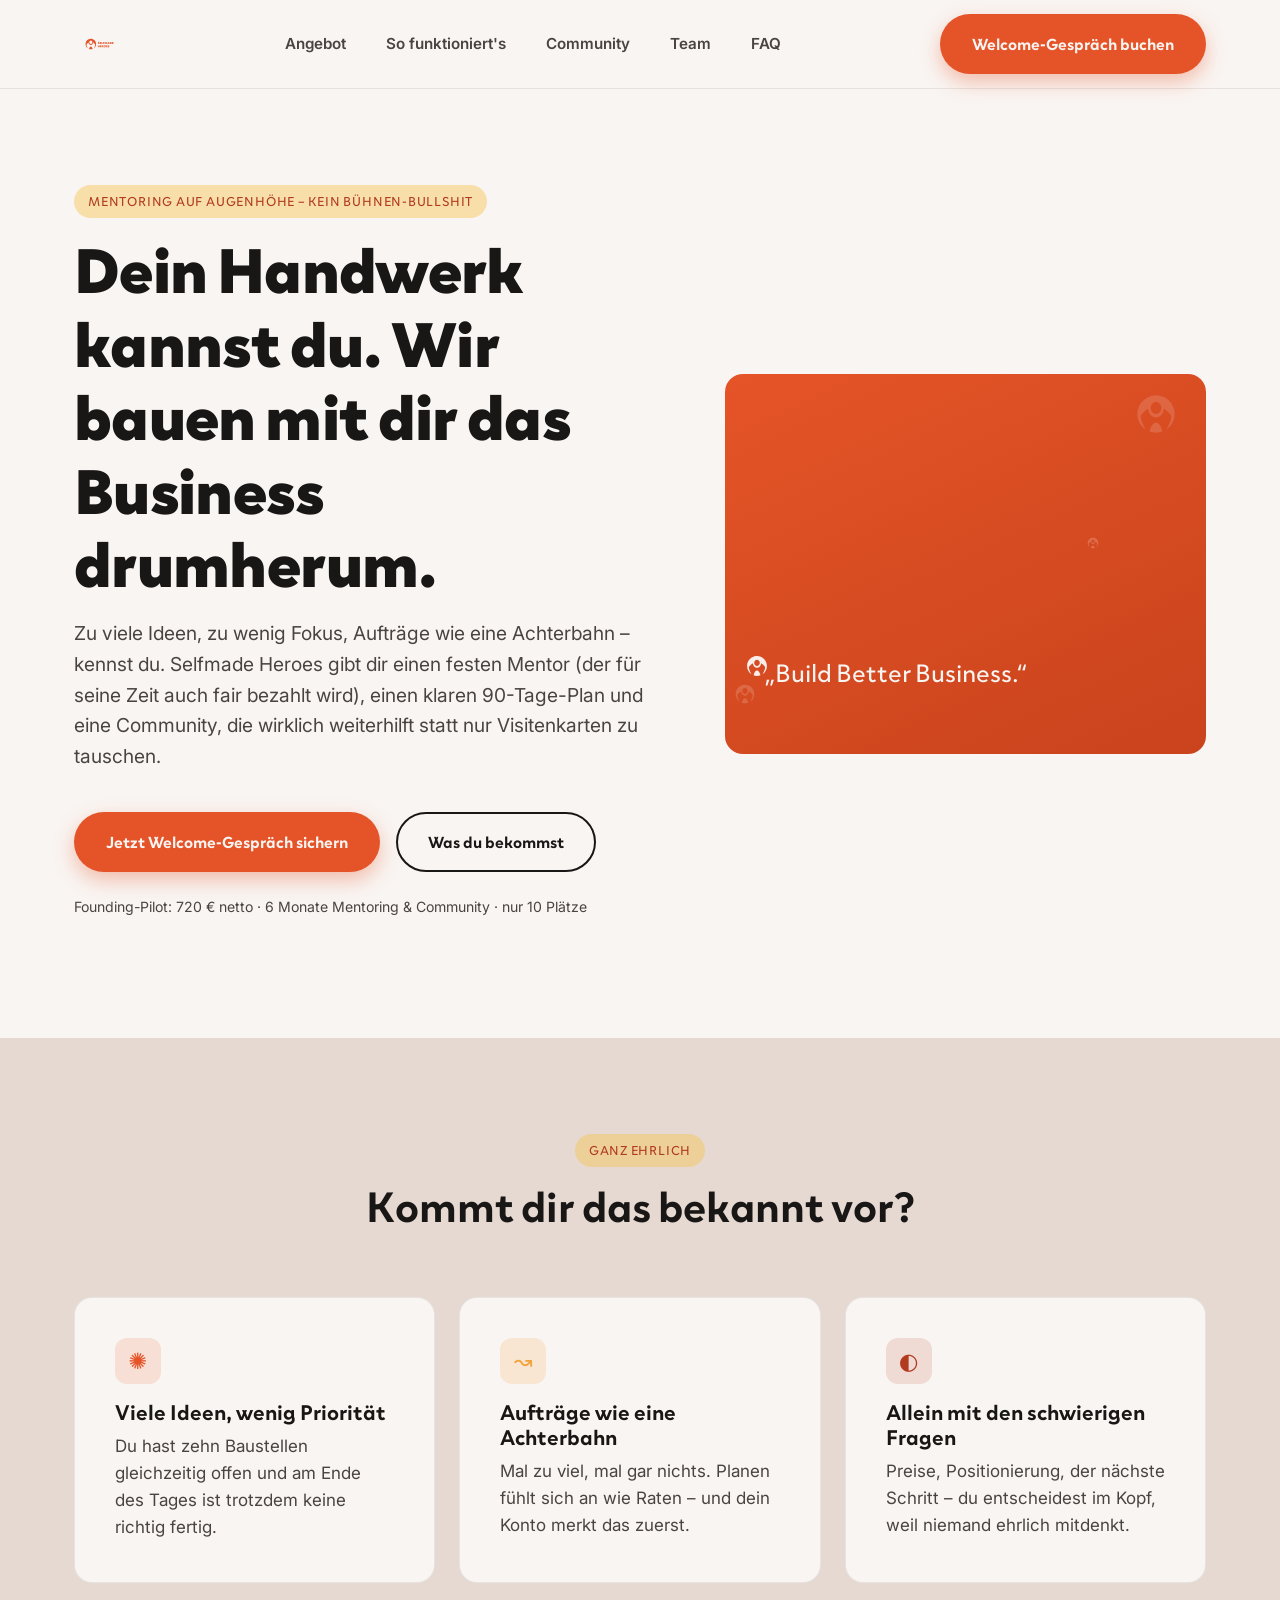
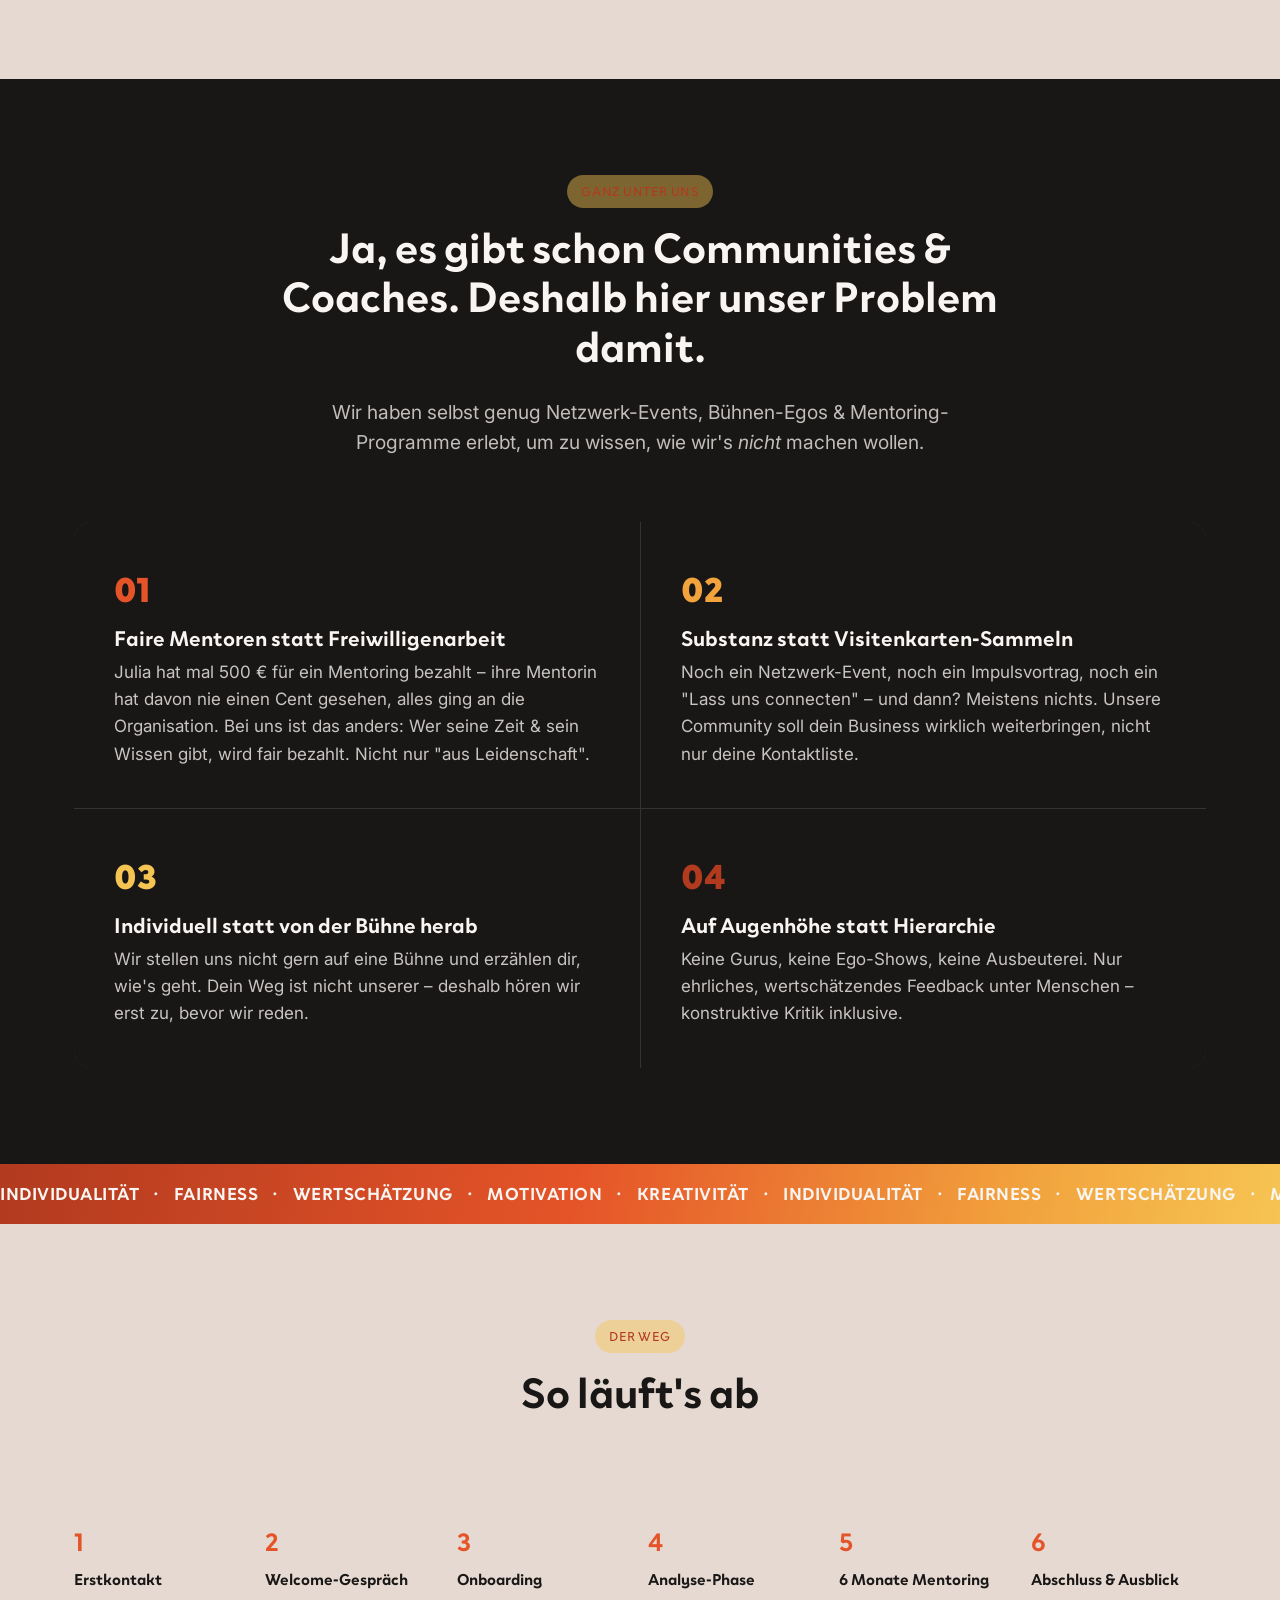
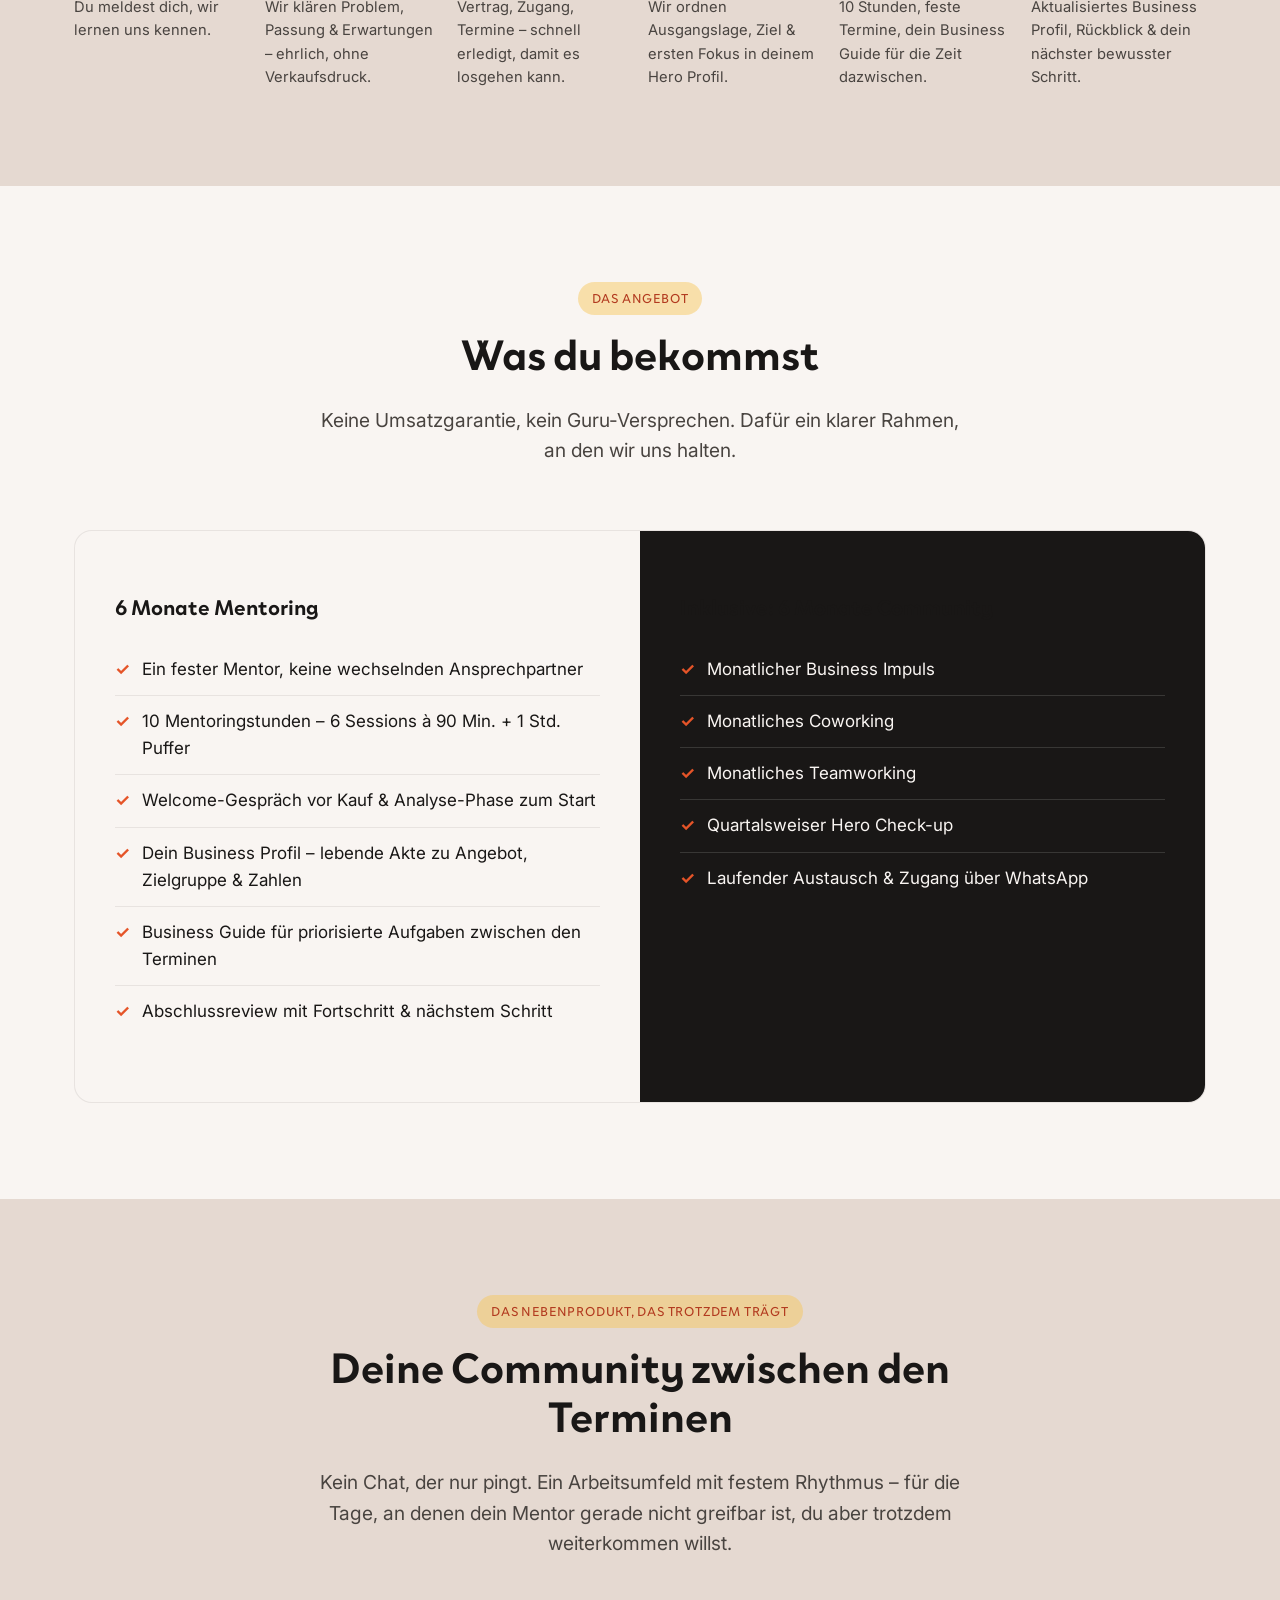
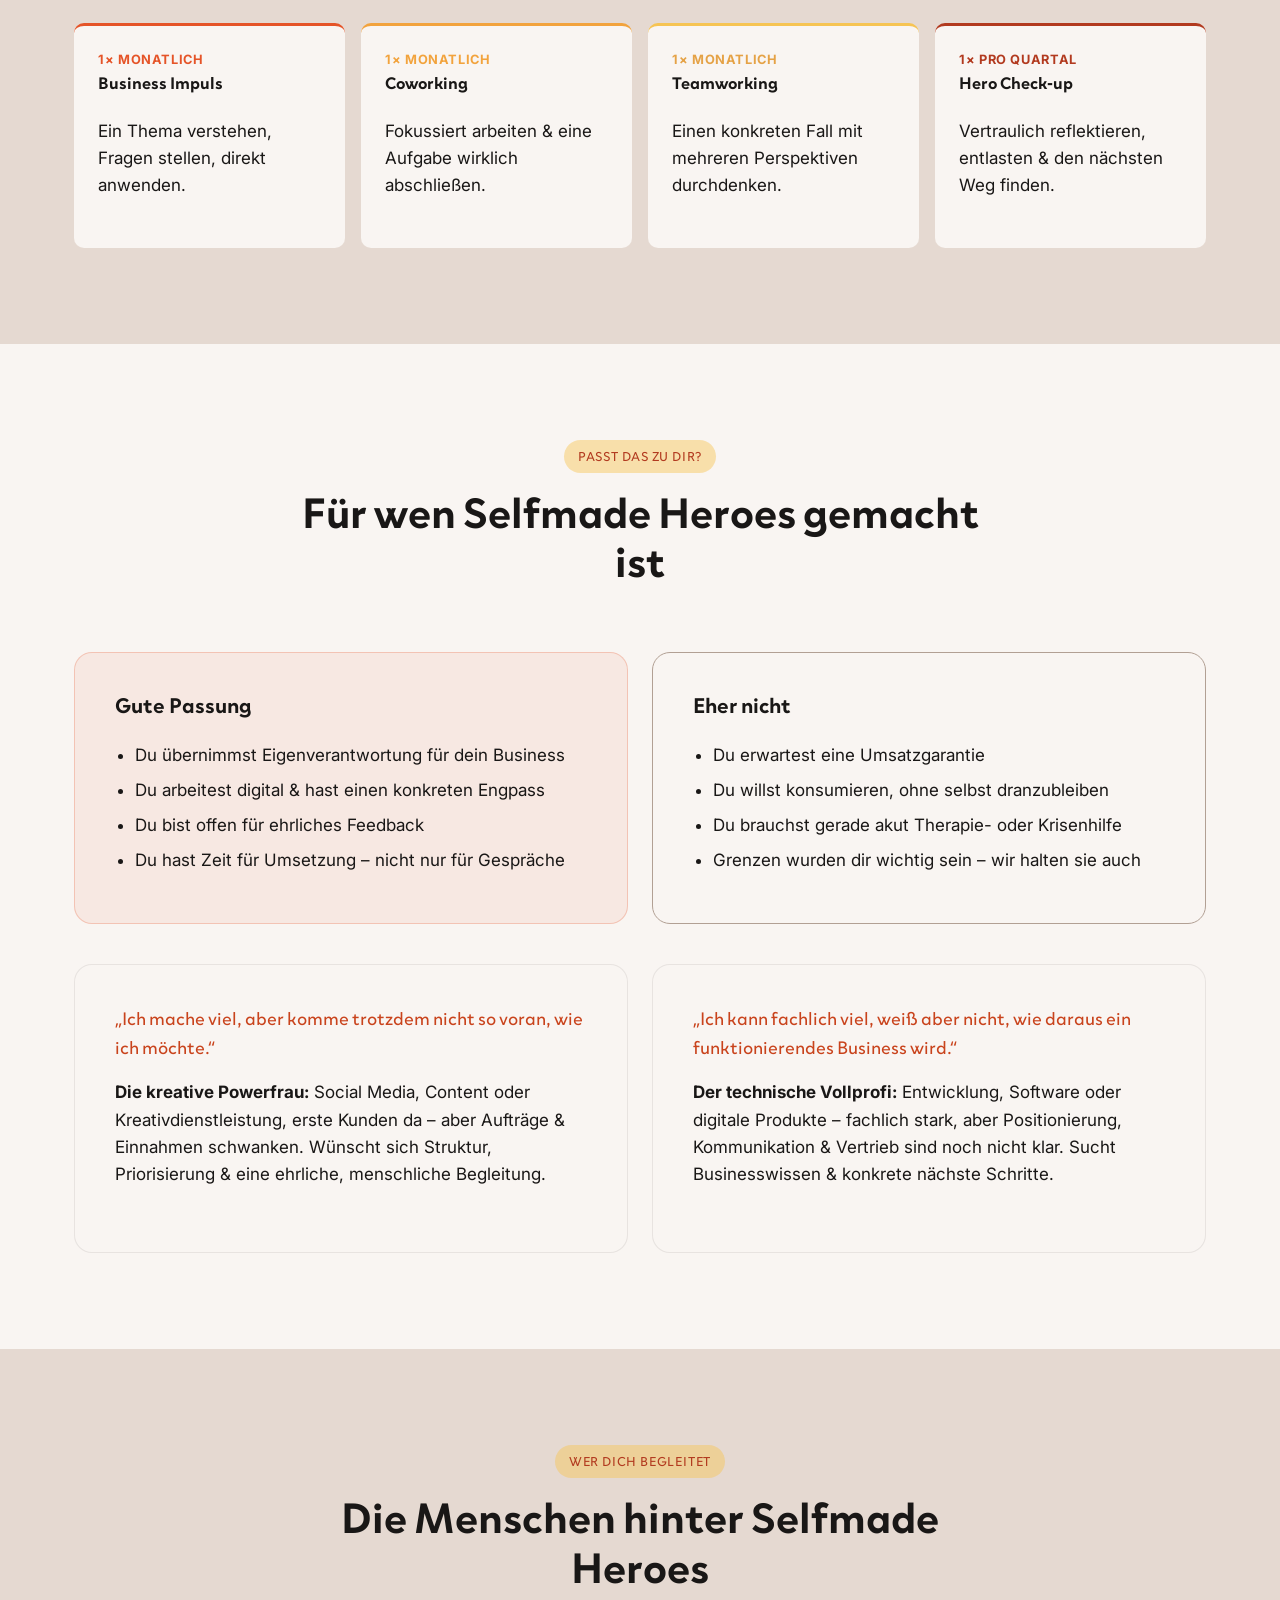
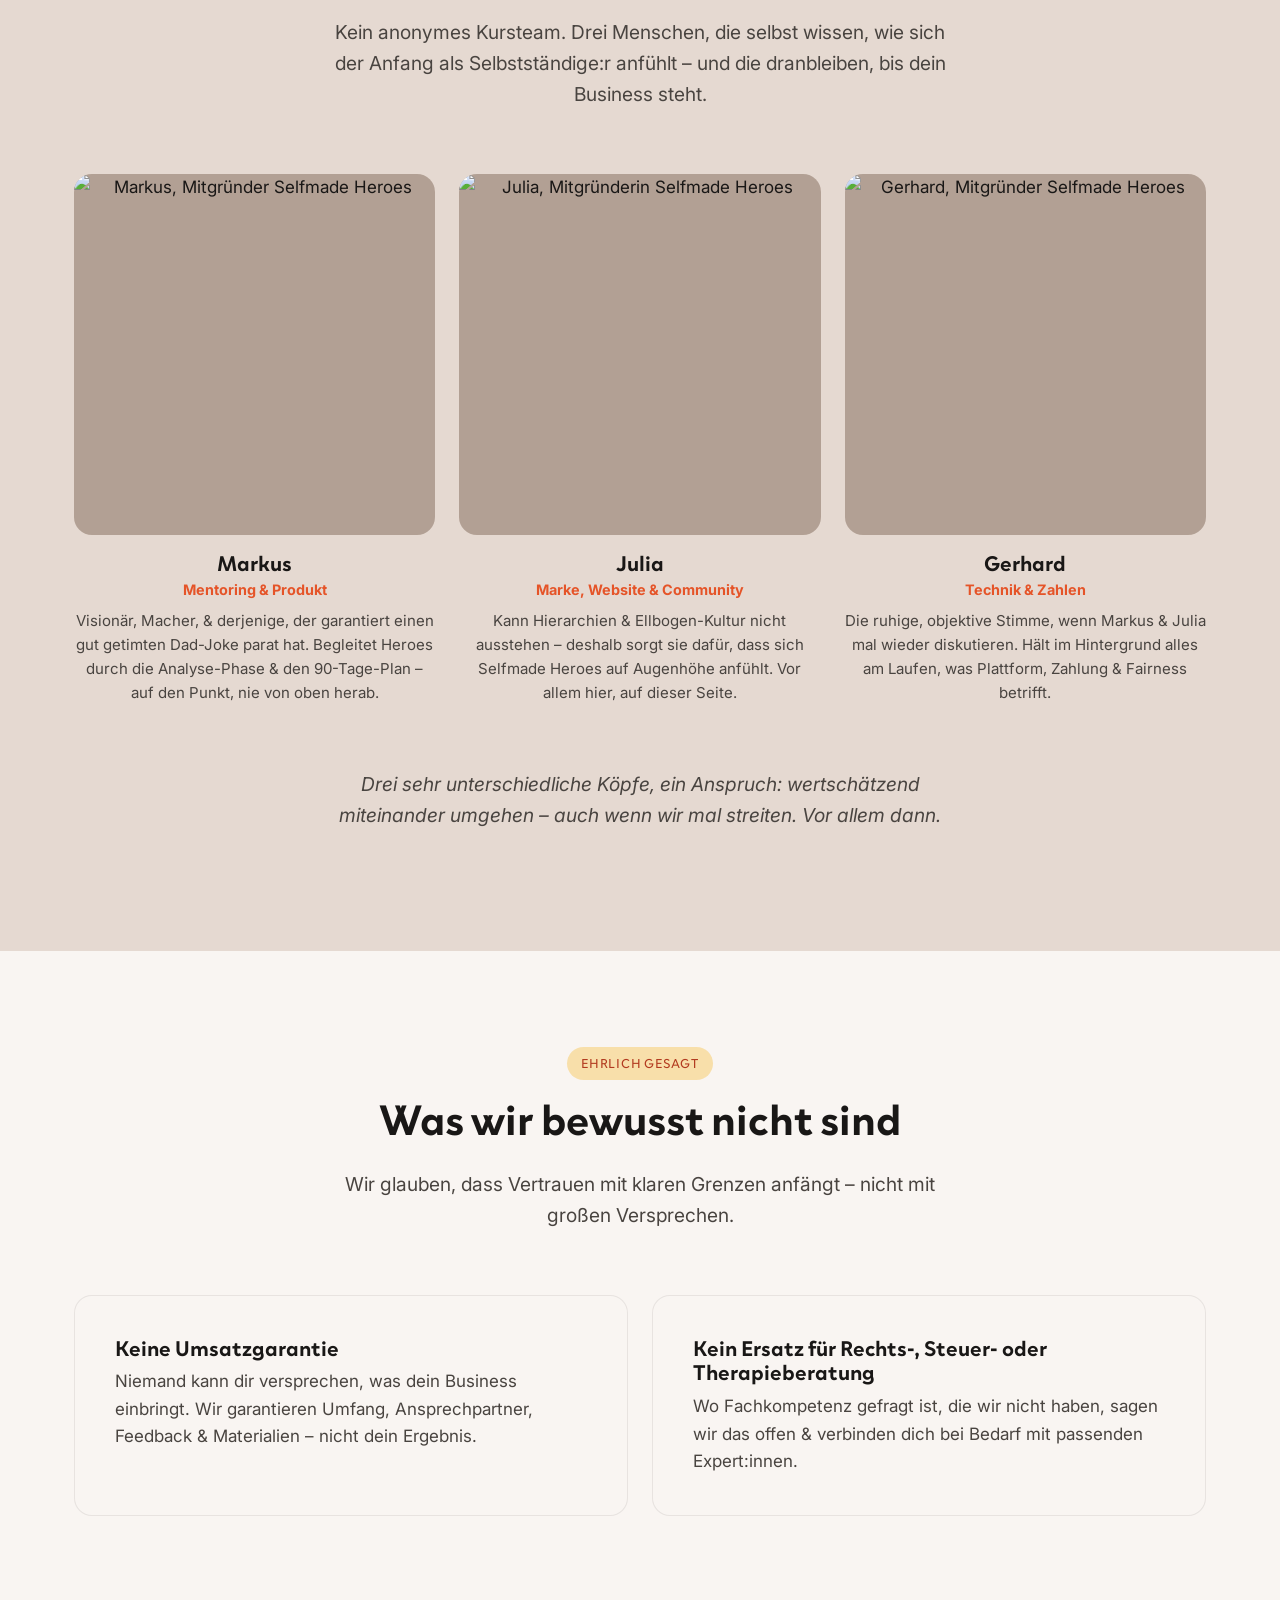
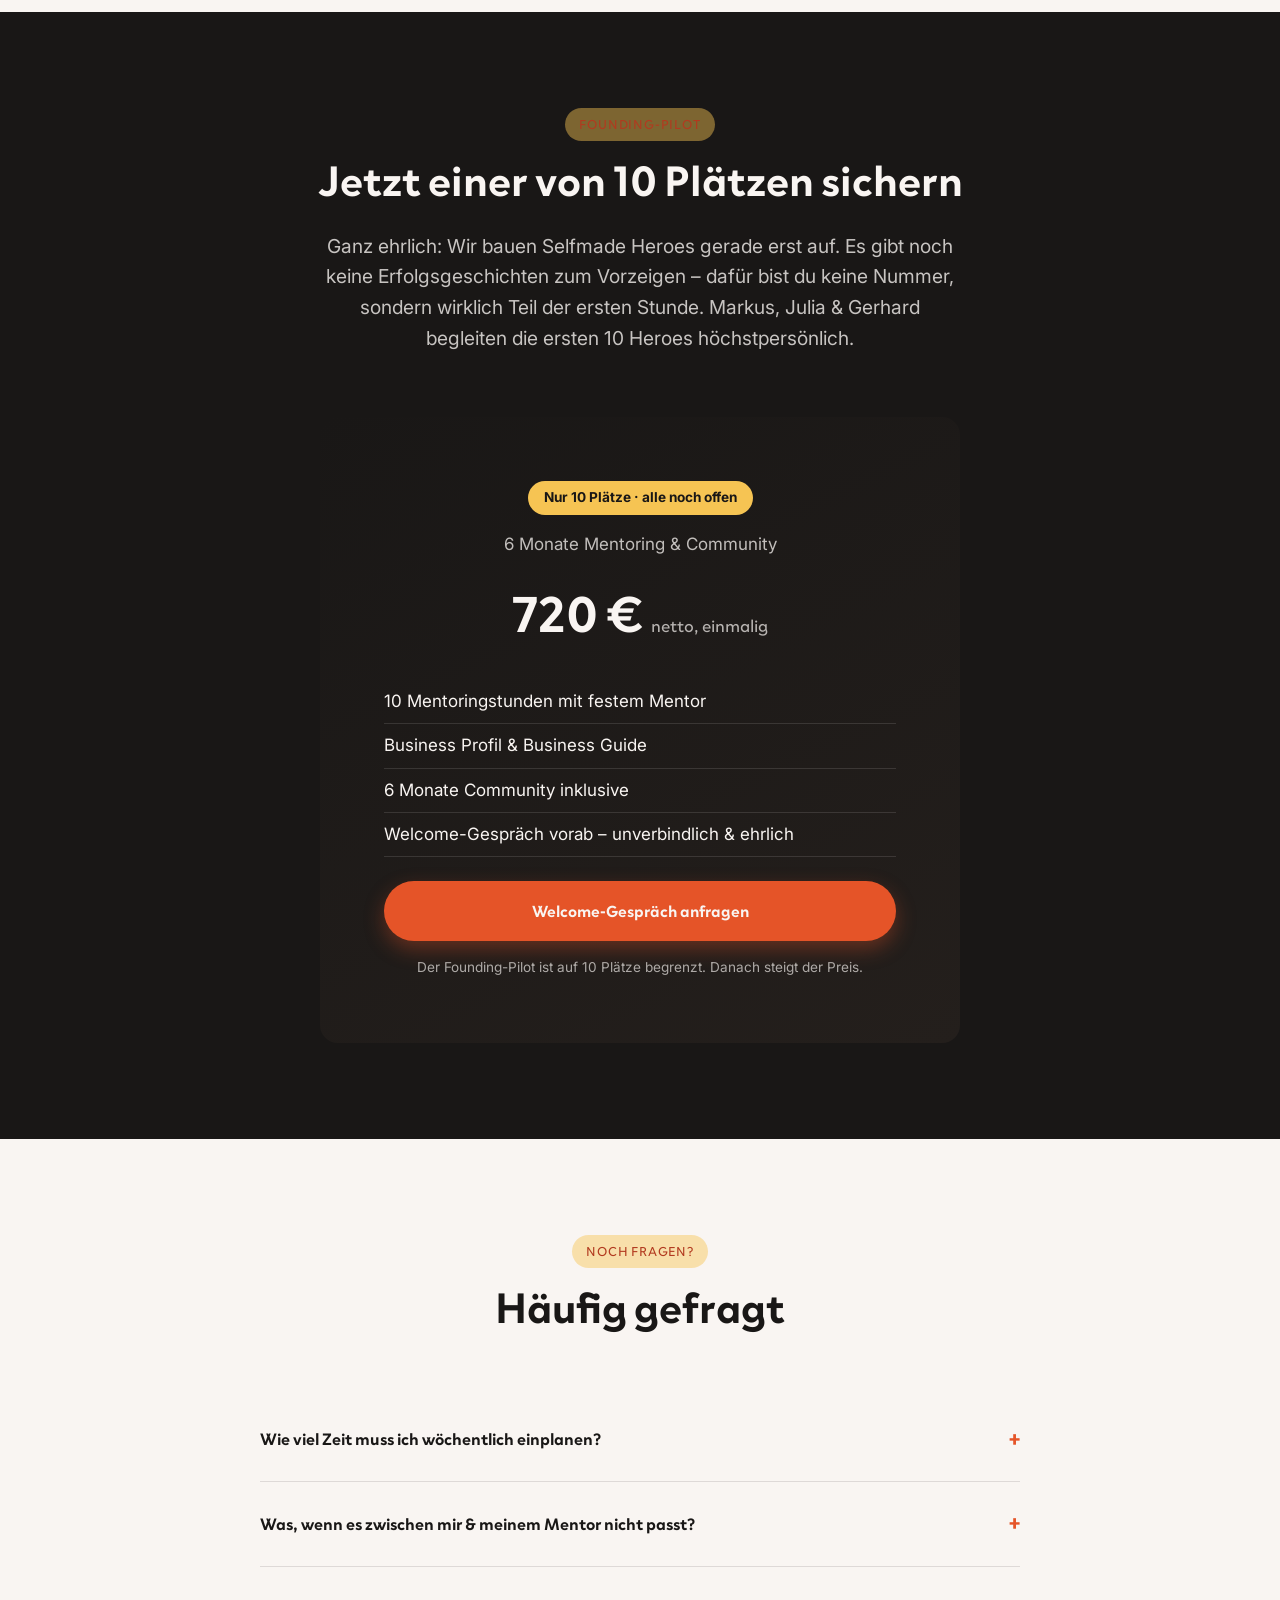
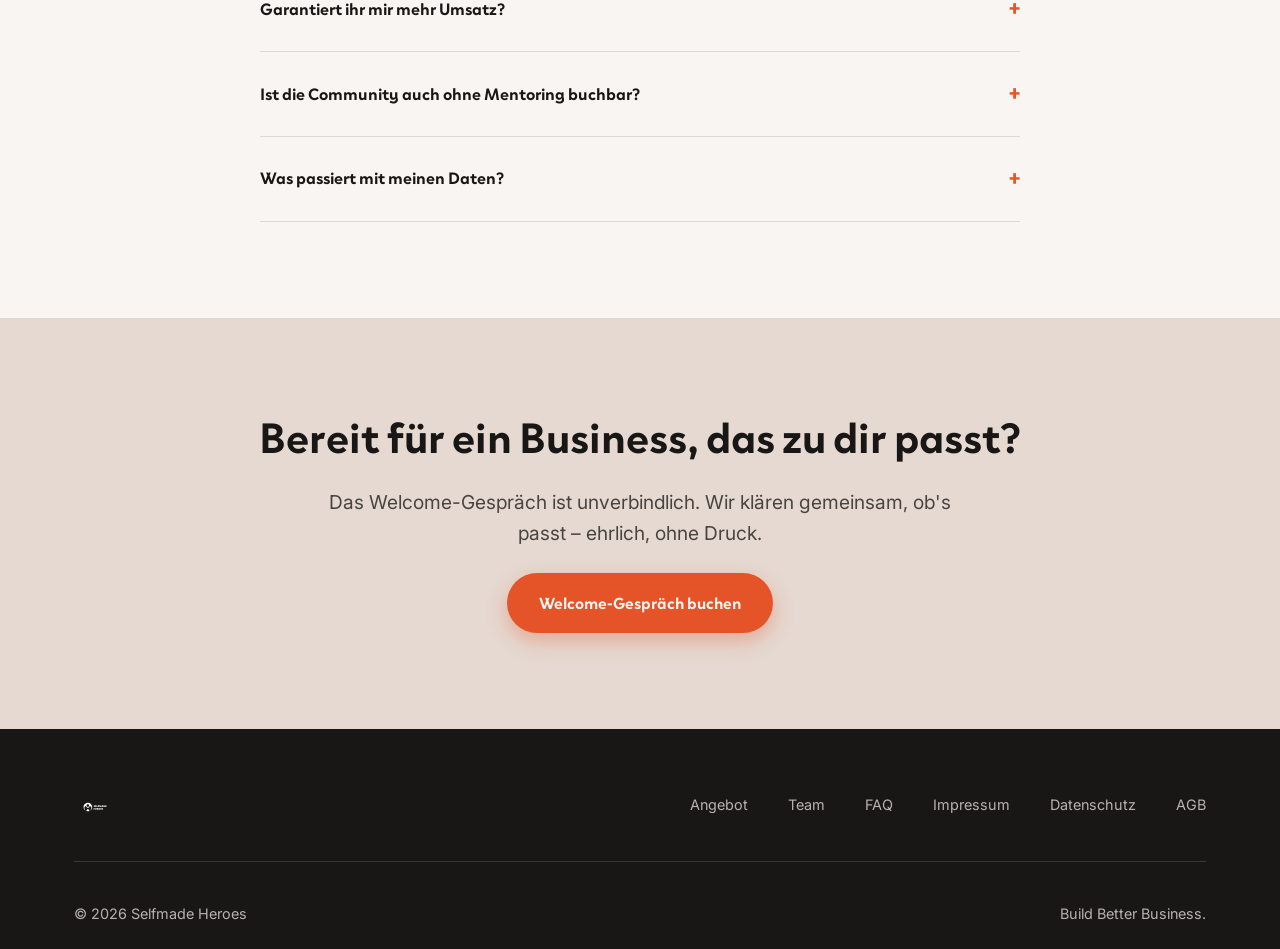
==== commit 3e1d3251: "Use real Clother brand font, expand color palette with amber/sunflower/rust accents" ====
--- a/index.html
+++ b/index.html
@@ -7,7 +7,7 @@
 <meta name="description" content="Selfmade Heroes begleitet kreative, digitale Solo-Unternehmer:innen mit persönlichem Mentoring, einem 90-Tage-Plan & einer echten Community – raus aus dem Auf-und-Ab, rein in ein Business mit System.">
 <link rel="preconnect" href="https://fonts.googleapis.com">
 <link rel="preconnect" href="https://fonts.gstatic.com" crossorigin>
-<link href="https://fonts.googleapis.com/css2?family=Baloo+2:wght@500;600;700;800&family=Inter:wght@400;500;600;700&display=swap" rel="stylesheet">
+<link href="https://fonts.googleapis.com/css2?family=Inter:wght@400;500;600;700&display=swap" rel="stylesheet">
 <link rel="stylesheet" href="css/style.css">
 </head>
 <body>
--- a/css/style.css
+++ b/css/style.css
@@ -1,4 +1,36 @@
-@import url("variables.css");
+@import url("variables.css?v=2");
+
+@font-face {
+  font-family: "Clother";
+  src: url("../assets/fonts/TRYClother-Light.ttf") format("truetype");
+  font-weight: 300;
+  font-style: normal;
+  font-display: swap;
+}
+
+@font-face {
+  font-family: "Clother";
+  src: url("../assets/fonts/TRYClother-Regular.ttf") format("truetype");
+  font-weight: 400;
+  font-style: normal;
+  font-display: swap;
+}
+
+@font-face {
+  font-family: "Clother";
+  src: url("../assets/fonts/TRYClother-Bold.ttf") format("truetype");
+  font-weight: 700;
+  font-style: normal;
+  font-display: swap;
+}
+
+@font-face {
+  font-family: "Clother";
+  src: url("../assets/fonts/TRYClother-Black.ttf") format("truetype");
+  font-weight: 900;
+  font-style: normal;
+  font-display: swap;
+}
 
 * {
   box-sizing: border-box;
@@ -45,7 +77,7 @@
   color: var(--text);
 }
 
-h1 { font-size: clamp(2.4rem, 5vw, 4rem); }
+h1 { font-size: clamp(2.4rem, 5vw, 4rem); font-weight: 900; letter-spacing: -0.01em; }
 h2 { font-size: clamp(1.9rem, 3.4vw, 2.7rem); }
 h3 { font-size: 1.35rem; }
 
@@ -54,12 +86,12 @@
 .eyebrow {
   display: inline-block;
   font-family: var(--font-display);
-  font-weight: 700;
-  font-size: 0.8rem;
-  letter-spacing: 0.08em;
+  font-weight: 400;
+  font-size: 0.82rem;
+  letter-spacing: 0.06em;
   text-transform: uppercase;
-  color: var(--color-primary);
-  background: color-mix(in srgb, var(--color-primary) 12%, transparent);
+  color: var(--color-rust);
+  background: color-mix(in srgb, var(--color-sunflower) 45%, transparent);
   padding: 6px 14px;
   border-radius: 999px;
   margin-bottom: var(--space-2);
@@ -83,7 +115,7 @@
   align-items: center;
   gap: 8px;
   font-family: var(--font-display);
-  font-weight: 600;
+  font-weight: 700;
   font-size: 1.02rem;
   padding: 15px 30px;
   border-radius: 999px;
@@ -294,6 +326,16 @@
   margin-bottom: var(--space-2);
 }
 
+.grid-3 .card:nth-child(2) .card-icon {
+  background: color-mix(in srgb, var(--color-amber) 18%, transparent);
+  color: var(--color-amber);
+}
+
+.grid-3 .card:nth-child(3) .card-icon {
+  background: color-mix(in srgb, var(--color-rust) 14%, transparent);
+  color: var(--color-rust);
+}
+
 /* Manifesto */
 .manifesto-section {
   background: var(--color-ink);
@@ -327,10 +369,14 @@
   display: block;
   font-family: var(--font-display);
   font-size: 2.2rem;
-  font-weight: 800;
+  font-weight: 900;
   color: var(--color-primary);
   margin-bottom: var(--space-1);
 }
+
+.manifesto-item:nth-child(2) .manifesto-mark { color: var(--color-amber); }
+.manifesto-item:nth-child(3) .manifesto-mark { color: var(--color-sunflower); }
+.manifesto-item:nth-child(4) .manifesto-mark { color: var(--color-rust); }
 
 .manifesto-item h3 {
   color: var(--text-on-dark);
@@ -344,7 +390,7 @@
 
 /* Values marquee */
 .values-marquee {
-  background: var(--color-primary);
+  background: linear-gradient(100deg, var(--color-rust) 0%, var(--color-primary) 45%, var(--color-amber) 80%, var(--color-sunflower) 100%);
   overflow: hidden;
   padding: 16px 0;
 }
@@ -468,6 +514,10 @@
   border-top: 3px solid var(--color-primary);
 }
 
+.format-card:nth-child(2) { border-top-color: var(--color-amber); }
+.format-card:nth-child(3) { border-top-color: var(--color-sunflower); }
+.format-card:nth-child(4) { border-top-color: var(--color-rust); }
+
 .format-card .freq {
   font-size: 0.8rem;
   text-transform: uppercase;
@@ -476,6 +526,10 @@
   font-weight: 700;
   margin-bottom: 4px;
 }
+
+.format-card:nth-child(2) .freq { color: var(--color-amber); }
+.format-card:nth-child(3) .freq { color: color-mix(in srgb, var(--color-sunflower) 75%, var(--color-rust)); }
+.format-card:nth-child(4) .freq { color: var(--color-rust); }
 
 /* Fit check */
 .fit-grid {
@@ -599,7 +653,8 @@
 
 .price-slots {
   display: inline-block;
-  background: color-mix(in srgb, var(--color-primary) 85%, transparent);
+  background: var(--color-sunflower);
+  color: var(--color-ink);
   padding: 6px 16px;
   border-radius: 999px;
   font-weight: 700;
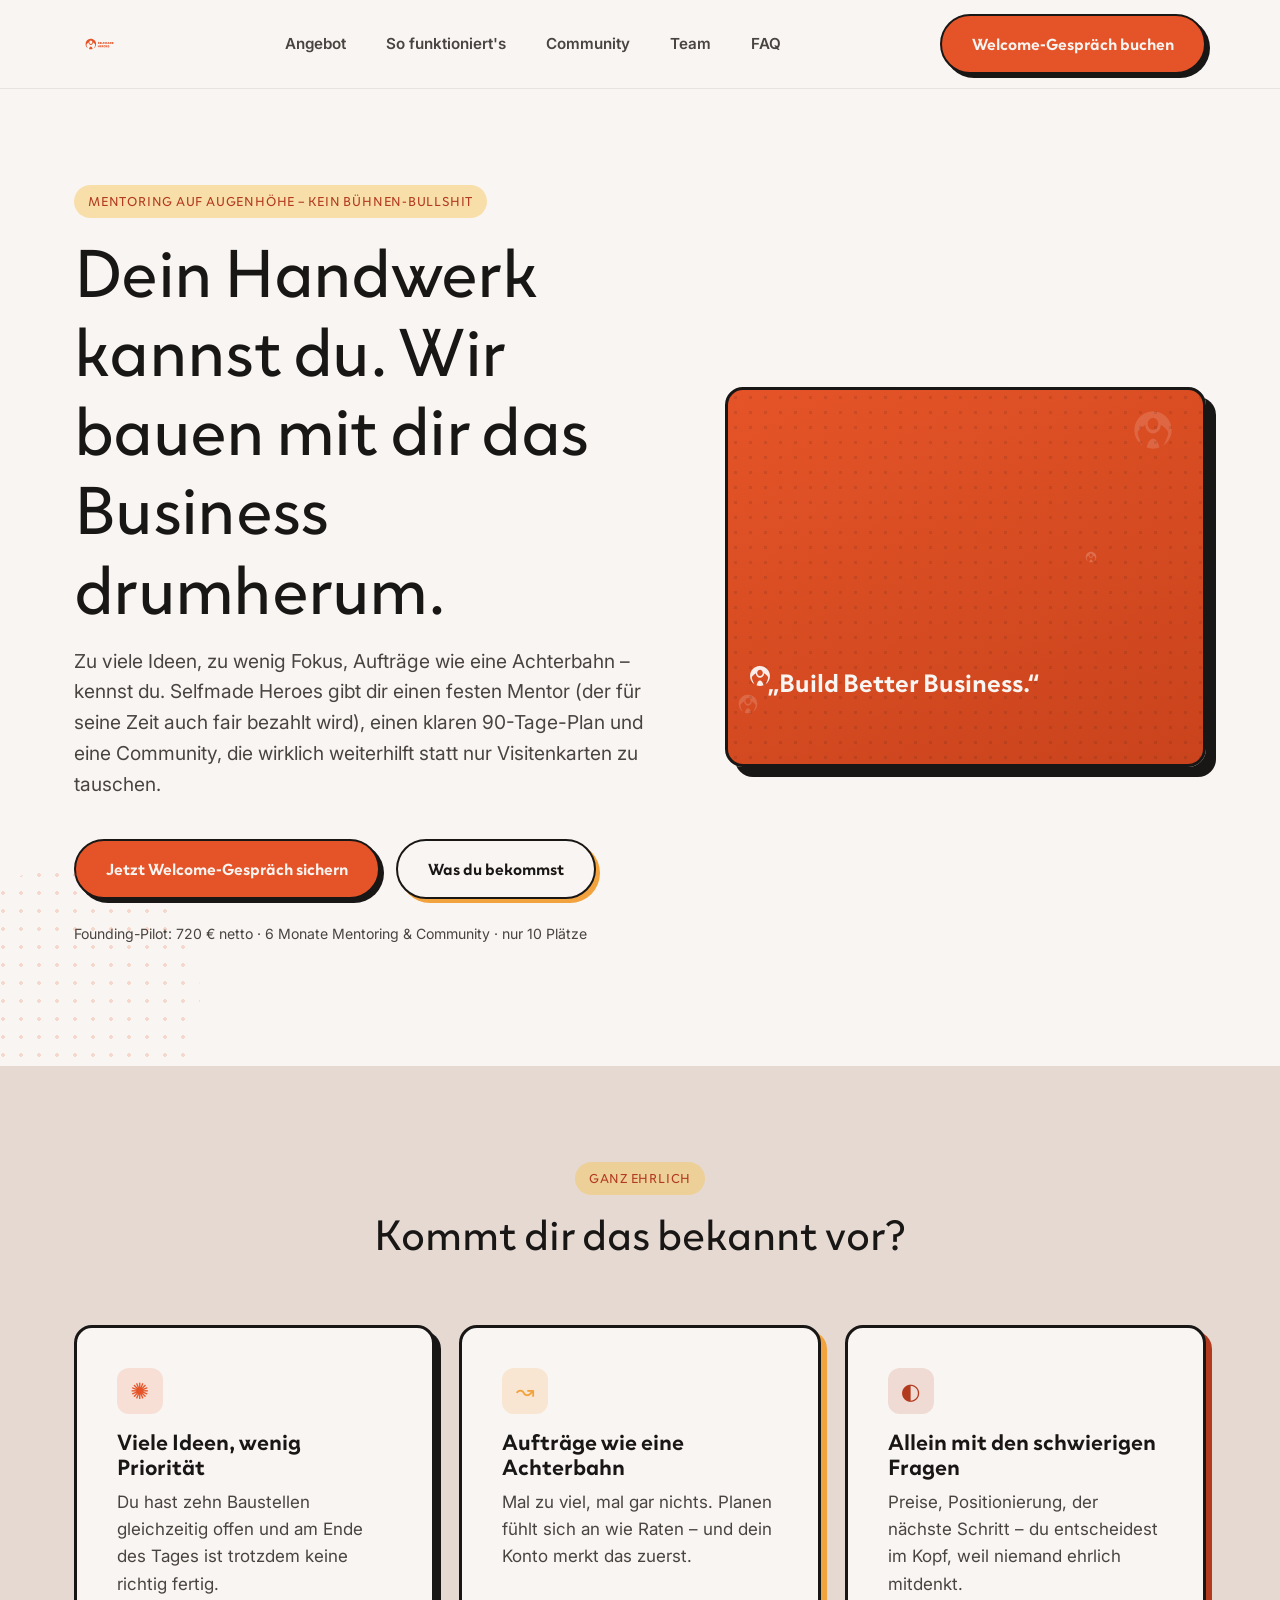
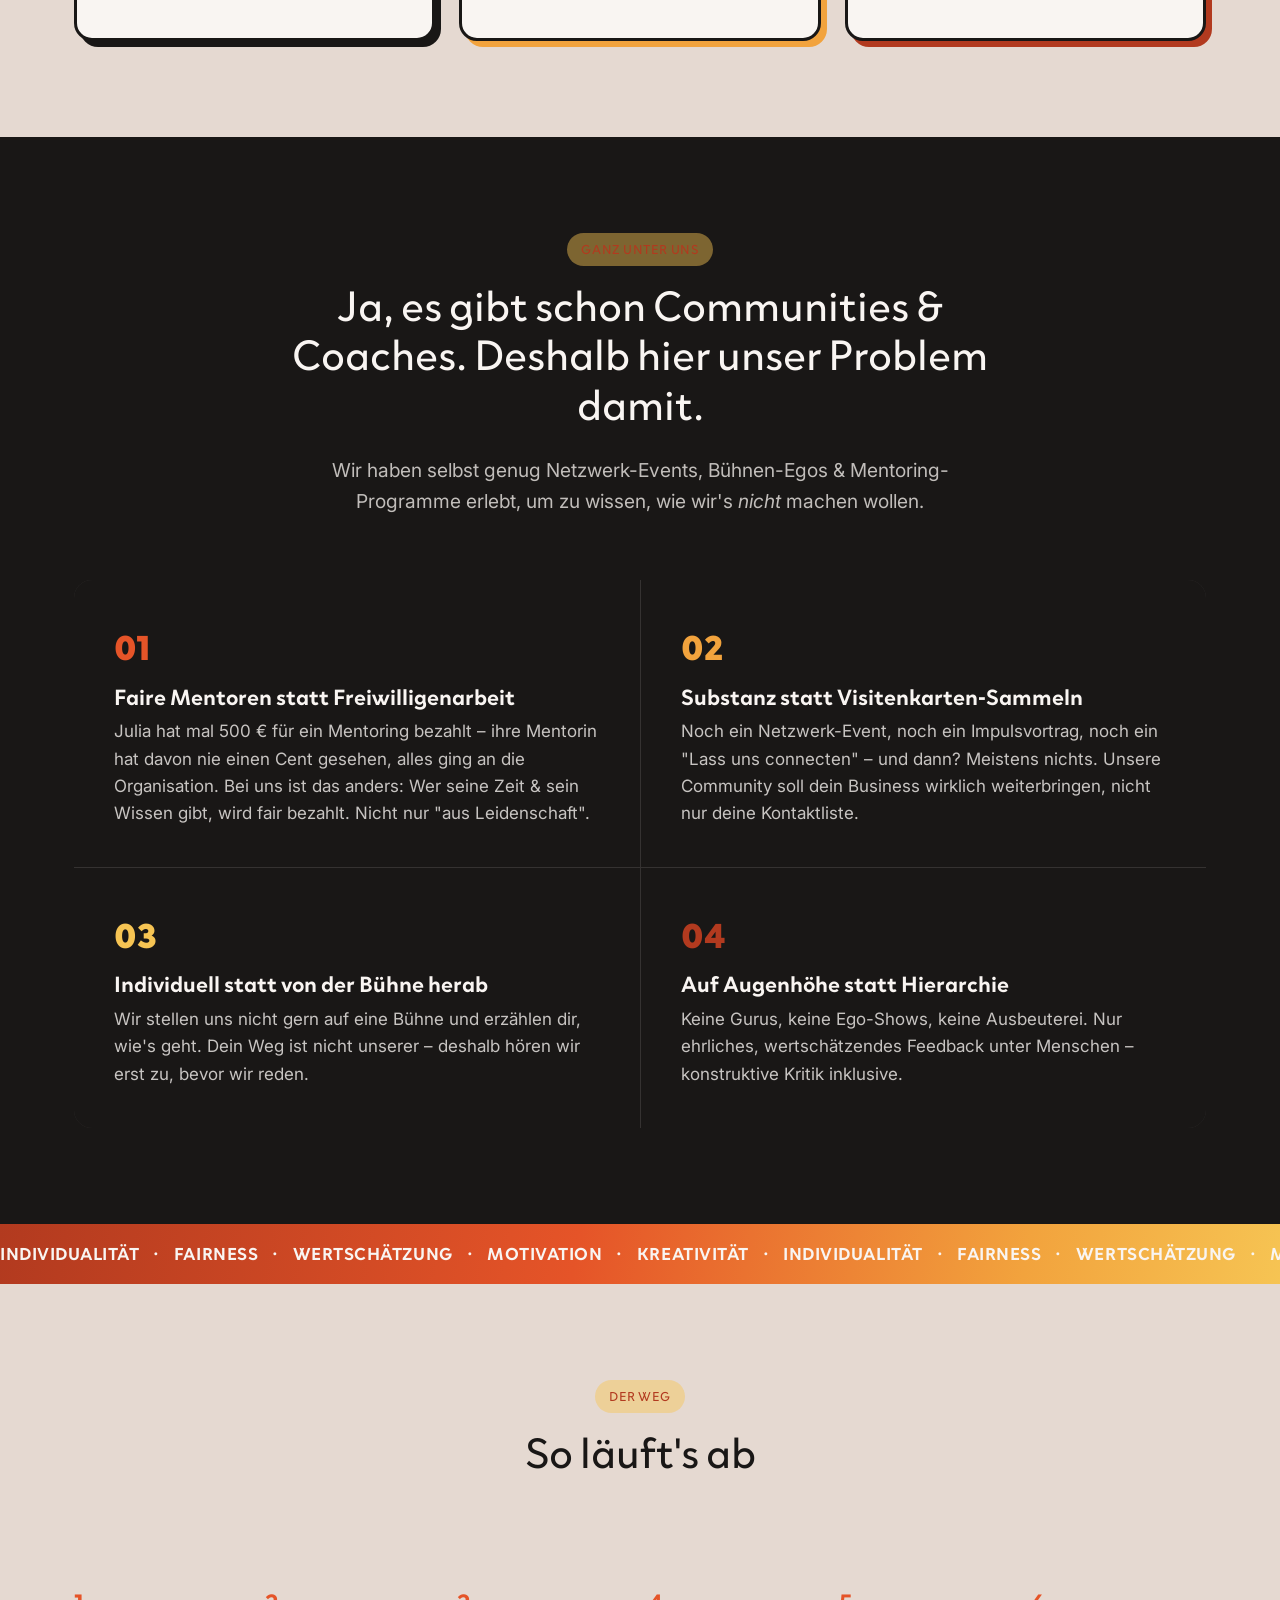
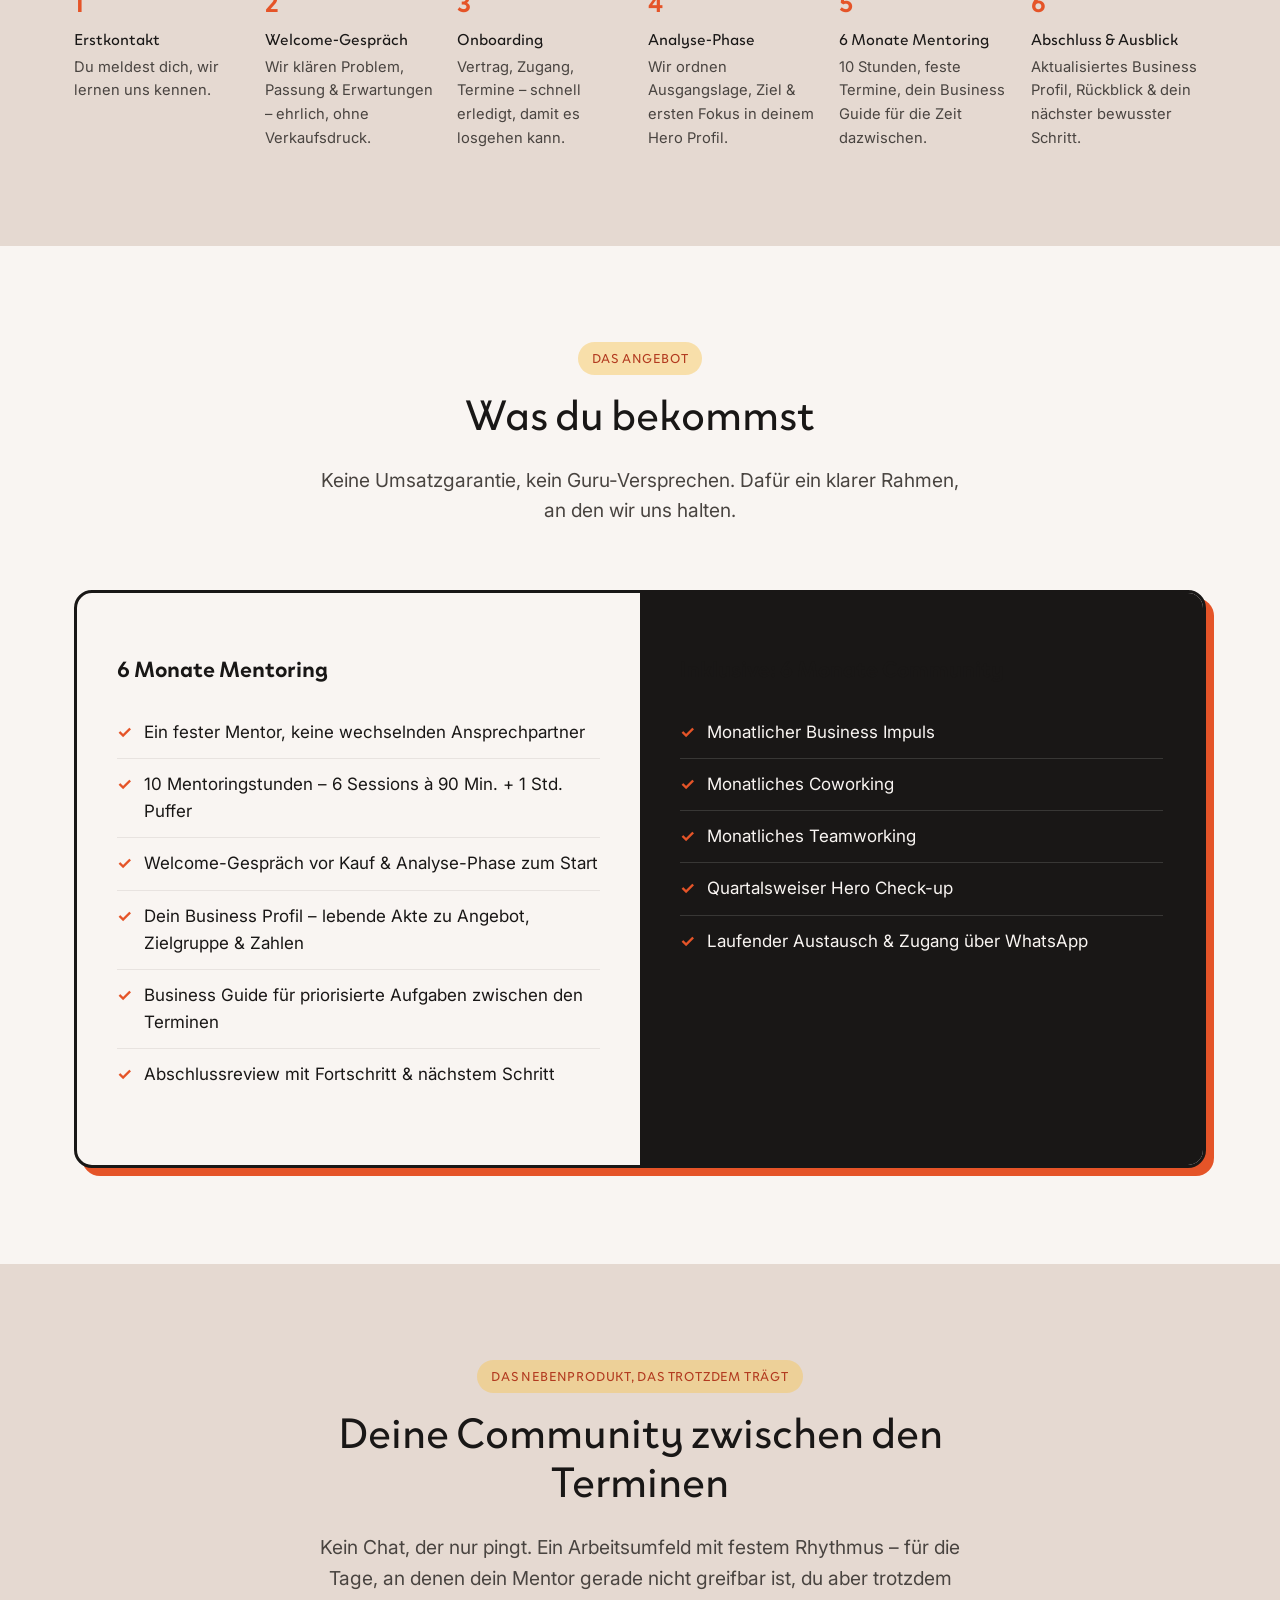
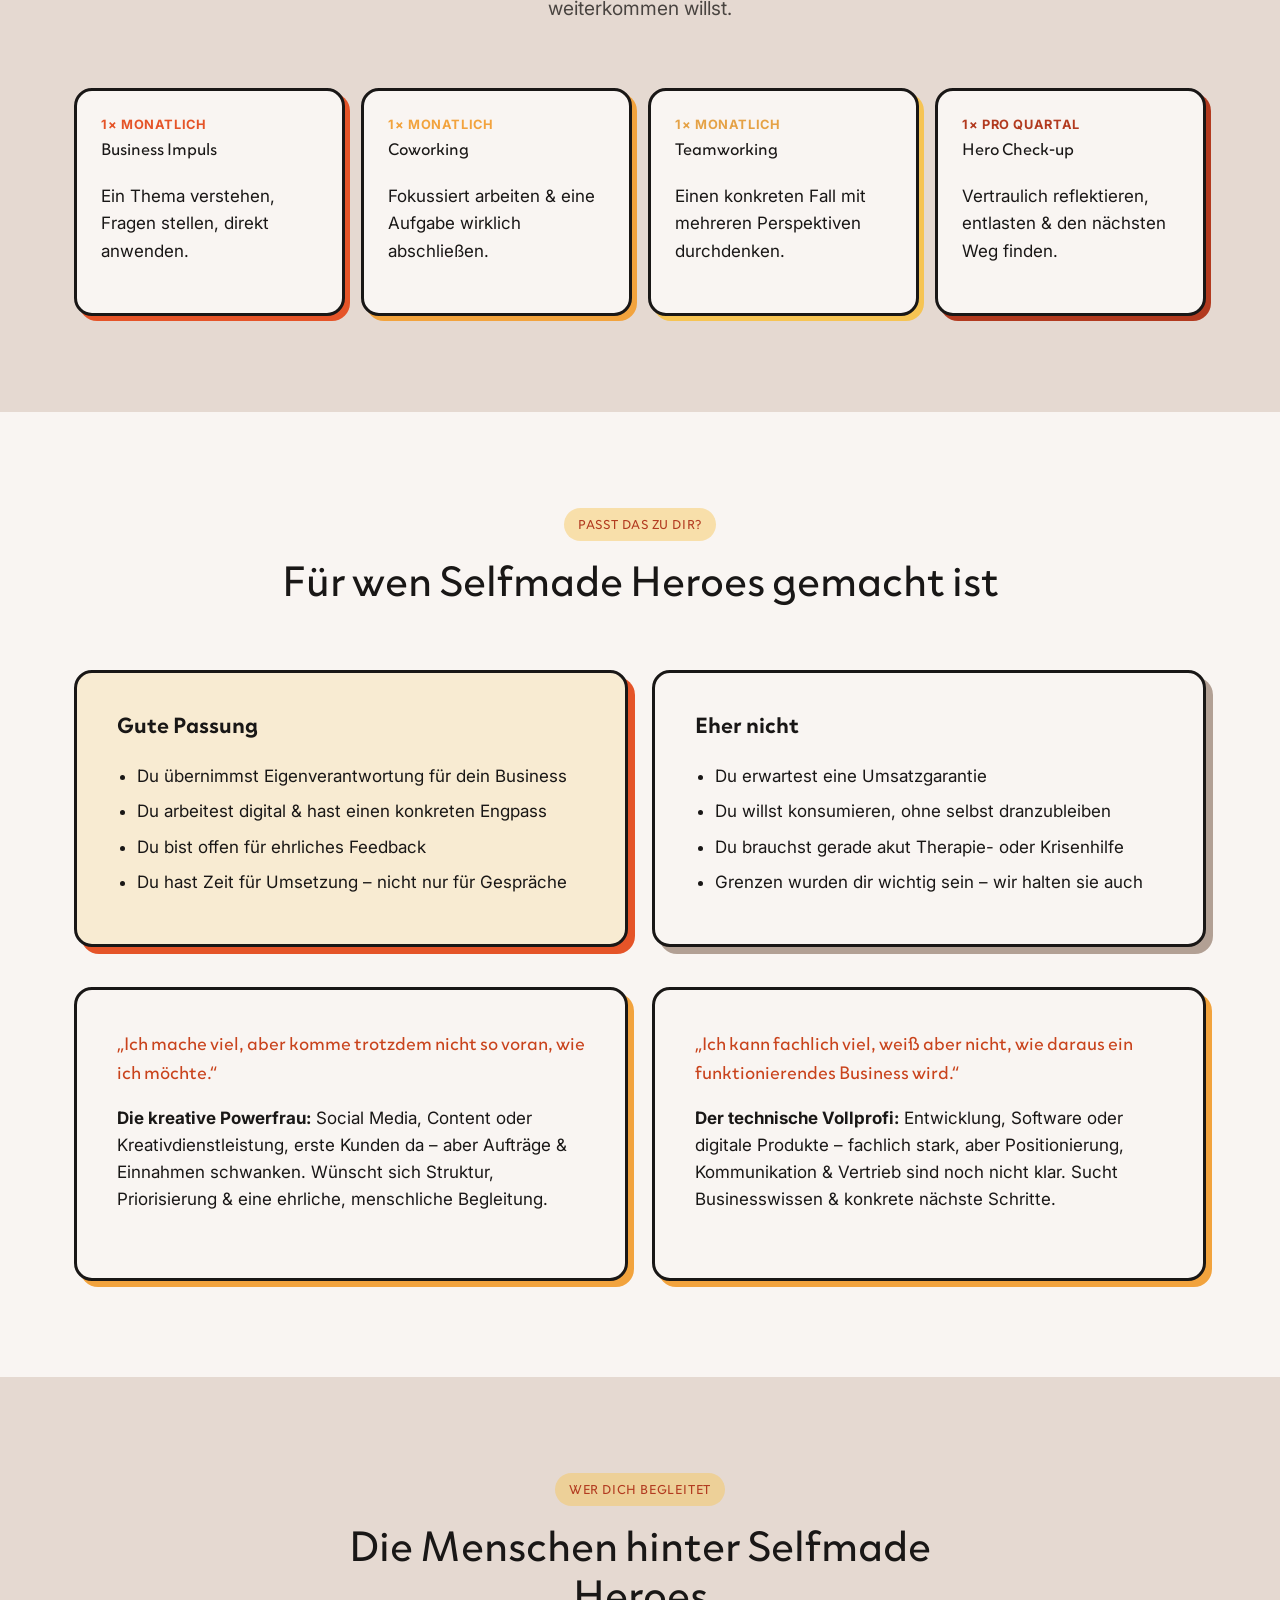
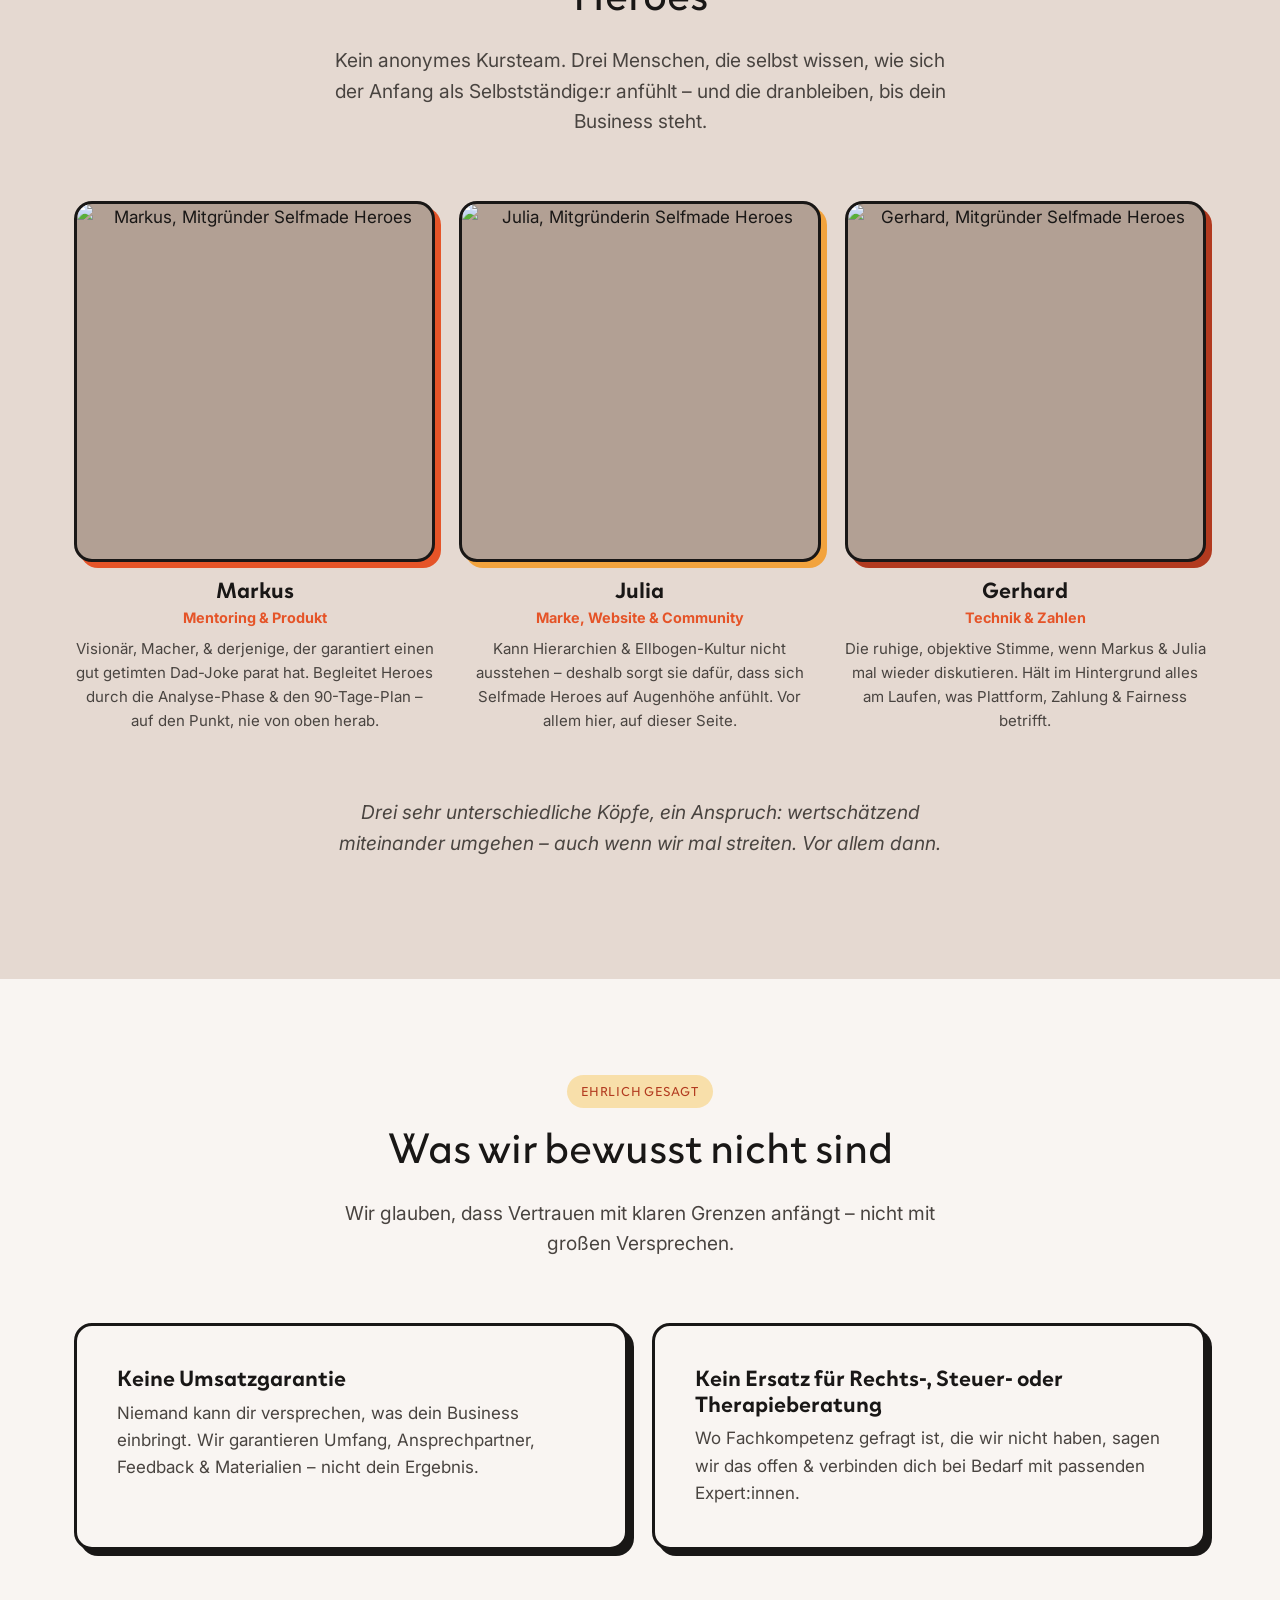
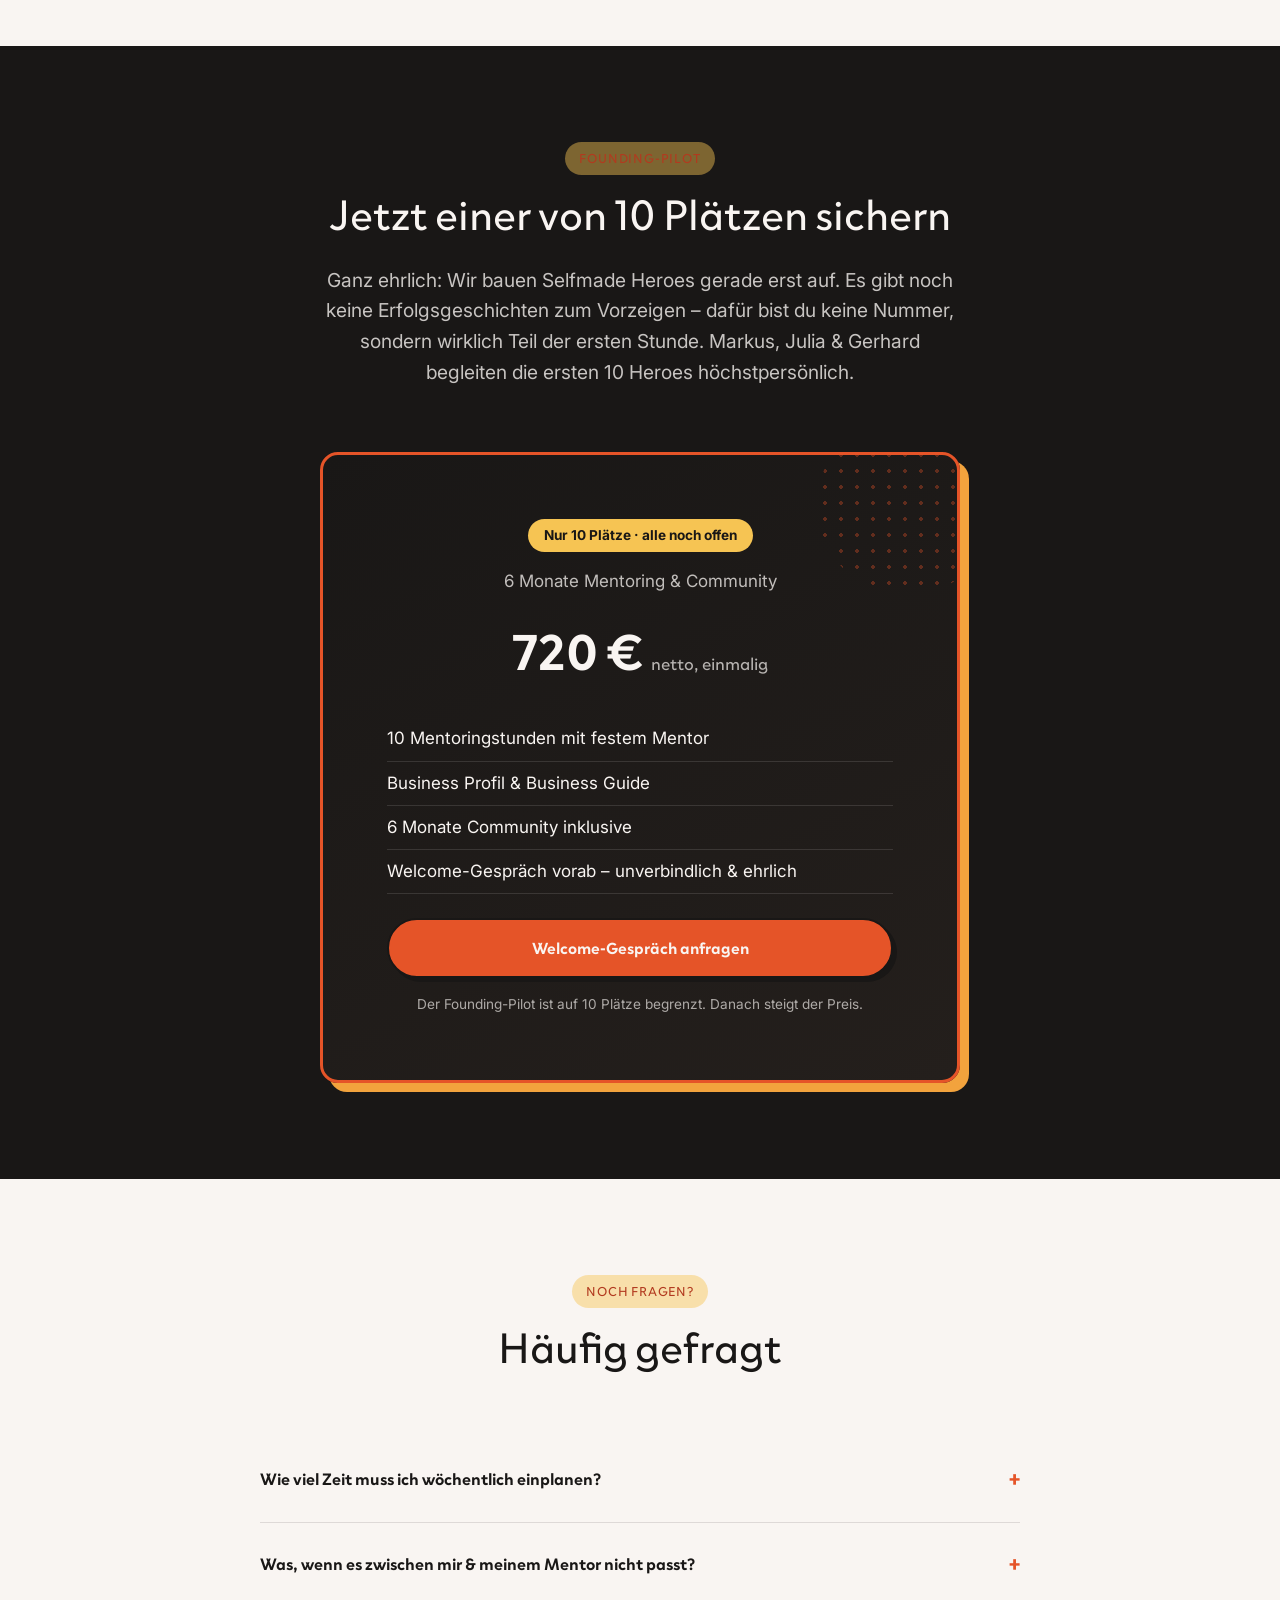
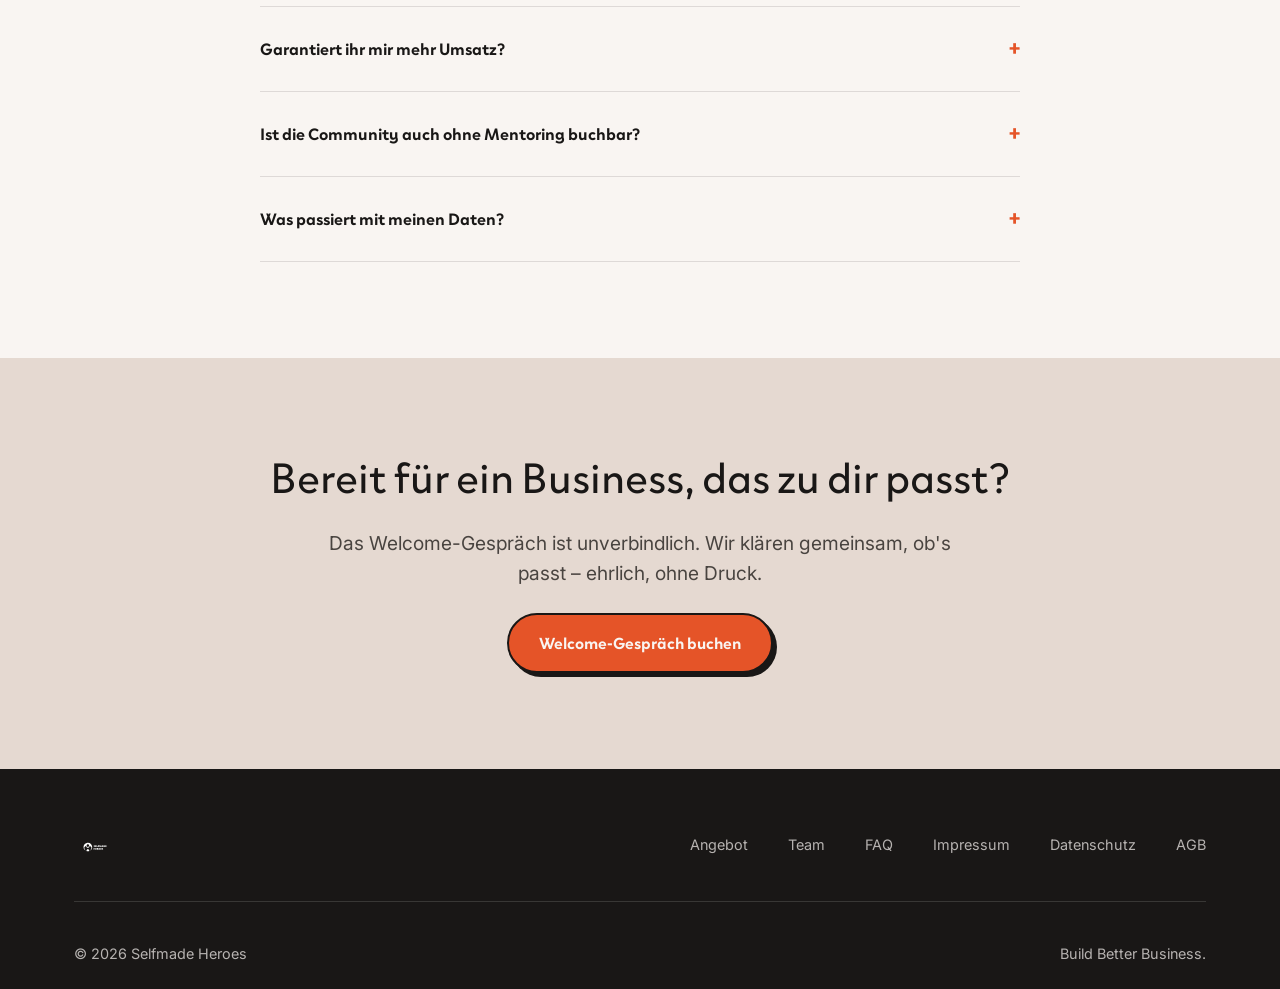
==== commit baf35701: "Add comic/pop-art panel style: hard offset shadows, halftone textures, rounded thick borders; lighte" ====
--- a/index.html
+++ b/index.html
@@ -8,7 +8,7 @@
 <link rel="preconnect" href="https://fonts.googleapis.com">
 <link rel="preconnect" href="https://fonts.gstatic.com" crossorigin>
 <link href="https://fonts.googleapis.com/css2?family=Inter:wght@400;500;600;700&display=swap" rel="stylesheet">
-<link rel="stylesheet" href="css/style.css">
+<link rel="stylesheet" href="css/style.css?v=3">
 </head>
 <body>
 
--- a/css/style.css
+++ b/css/style.css
@@ -34,6 +34,45 @@
 
 * {
   box-sizing: border-box;
+}
+
+/* Halftone texture — reusable pop-art background accent */
+.halftone {
+  position: relative;
+}
+
+.halftone::before {
+  content: "";
+  position: absolute;
+  inset: 0;
+  background-image: radial-gradient(currentColor 1.6px, transparent 1.6px);
+  background-size: 14px 14px;
+  opacity: 0.14;
+  pointer-events: none;
+}
+
+.halftone-corner {
+  position: absolute;
+  width: 220px;
+  height: 220px;
+  background-image: radial-gradient(var(--color-ink) 2px, transparent 2px);
+  background-size: 16px 16px;
+  opacity: 0.08;
+  pointer-events: none;
+  z-index: 0;
+}
+
+/* Comic panel — bold outline, hard offset shadow, rounded to match logo */
+.panel {
+  border: 3px solid var(--color-ink);
+  border-radius: var(--radius);
+  box-shadow: 7px 7px 0 var(--color-ink);
+  background: var(--bg);
+}
+
+.panel-primary {
+  border-color: var(--color-ink);
+  box-shadow: 7px 7px 0 var(--color-primary);
 }
 
 html {
@@ -71,15 +110,20 @@
 
 h1, h2, h3, h4 {
   font-family: var(--font-display);
-  font-weight: 700;
+  font-weight: 400;
   line-height: 1.15;
   margin: 0 0 var(--space-3);
   color: var(--text);
 }
 
-h1 { font-size: clamp(2.4rem, 5vw, 4rem); font-weight: 900; letter-spacing: -0.01em; }
+h1 { font-size: clamp(2.6rem, 5.4vw, 4.3rem); letter-spacing: -0.01em; }
 h2 { font-size: clamp(1.9rem, 3.4vw, 2.7rem); }
-h3 { font-size: 1.35rem; }
+h3 { font-size: 1.4rem; font-weight: 700; }
+
+h1 strong, h2 strong {
+  font-weight: 700;
+  color: var(--color-primary);
+}
 
 p { margin: 0 0 var(--space-3); }
 
@@ -128,23 +172,27 @@
 .btn-primary {
   background: var(--color-primary);
   color: var(--color-paper);
-  box-shadow: 0 8px 20px color-mix(in srgb, var(--color-primary) 35%, transparent);
+  border-color: var(--color-ink);
+  box-shadow: 4px 4px 0 var(--color-ink);
 }
 
 .btn-primary:hover {
-  transform: translateY(-2px);
-  box-shadow: 0 12px 26px color-mix(in srgb, var(--color-primary) 45%, transparent);
+  transform: translate(-2px, -2px);
+  box-shadow: 6px 6px 0 var(--color-ink);
 }
 
 .btn-ghost {
-  background: transparent;
+  background: var(--bg);
   border-color: var(--color-ink);
   color: var(--color-ink);
+  box-shadow: 4px 4px 0 var(--color-amber);
 }
 
 .btn-ghost:hover {
   background: var(--color-ink);
   color: var(--color-paper);
+  transform: translate(-2px, -2px);
+  box-shadow: 6px 6px 0 var(--color-amber);
 }
 
 .btn-on-dark {
@@ -256,12 +304,40 @@
   display: flex;
   flex-direction: column;
   justify-content: flex-end;
+  border: 3px solid var(--color-ink);
+  box-shadow: 10px 10px 0 var(--color-ink);
+}
+
+.hero-visual::after {
+  content: "";
+  position: absolute;
+  inset: 0;
+  background-image: radial-gradient(var(--color-ink) 1.6px, transparent 1.6px);
+  background-size: 15px 15px;
+  opacity: 0.1;
+  border-radius: calc(var(--radius) - 3px);
+  pointer-events: none;
 }
 
 .hero-visual .claim {
   font-family: var(--font-display);
+  font-weight: 700;
   font-size: 1.6rem;
   line-height: 1.25;
+}
+
+.hero::before {
+  content: "";
+  position: absolute;
+  left: -60px;
+  bottom: -60px;
+  width: 260px;
+  height: 260px;
+  background-image: radial-gradient(var(--color-primary) 2px, transparent 2px);
+  background-size: 18px 18px;
+  opacity: 0.18;
+  border-radius: 50%;
+  z-index: 0;
 }
 
 .hero-visual .icon-mark {
@@ -305,10 +381,22 @@
 
 .card {
   background: var(--bg);
-  border: 1px solid color-mix(in srgb, var(--color-ink) 8%, transparent);
-  border-radius: var(--radius);
+  border: 3px solid var(--color-ink);
+  border-radius: var(--radius);
+  box-shadow: 6px 6px 0 var(--color-ink);
   padding: var(--space-4);
-}
+  transition: transform 0.2s ease, box-shadow 0.2s ease;
+}
+
+.card:hover {
+  transform: translate(-2px, -2px);
+  box-shadow: 8px 8px 0 var(--color-ink);
+}
+
+.grid-3 .card:nth-child(2) { box-shadow: 6px 6px 0 var(--color-amber); }
+.grid-3 .card:nth-child(2):hover { box-shadow: 8px 8px 0 var(--color-amber); }
+.grid-3 .card:nth-child(3) { box-shadow: 6px 6px 0 var(--color-rust); }
+.grid-3 .card:nth-child(3):hover { box-shadow: 8px 8px 0 var(--color-rust); }
 
 .card h3 { margin-bottom: var(--space-1); }
 .card p { margin-bottom: 0; color: var(--text-soft); }
@@ -460,7 +548,8 @@
 .offer-panel {
   background: var(--bg);
   border-radius: var(--radius);
-  border: 1px solid color-mix(in srgb, var(--color-ink) 8%, transparent);
+  border: 3px solid var(--color-ink);
+  box-shadow: 8px 8px 0 var(--color-primary);
   overflow: hidden;
   display: grid;
   grid-template-columns: 1fr 1fr;
@@ -509,14 +598,15 @@
 
 .format-card {
   background: var(--bg);
-  border-radius: var(--radius-sm);
+  border-radius: var(--radius);
   padding: var(--space-3);
-  border-top: 3px solid var(--color-primary);
-}
-
-.format-card:nth-child(2) { border-top-color: var(--color-amber); }
-.format-card:nth-child(3) { border-top-color: var(--color-sunflower); }
-.format-card:nth-child(4) { border-top-color: var(--color-rust); }
+  border: 3px solid var(--color-ink);
+  box-shadow: 5px 5px 0 var(--color-primary);
+}
+
+.format-card:nth-child(2) { box-shadow: 5px 5px 0 var(--color-amber); }
+.format-card:nth-child(3) { box-shadow: 5px 5px 0 var(--color-sunflower); }
+.format-card:nth-child(4) { box-shadow: 5px 5px 0 var(--color-rust); }
 
 .format-card .freq {
   font-size: 0.8rem;
@@ -541,16 +631,17 @@
 .fit-col {
   border-radius: var(--radius);
   padding: var(--space-4);
+  border: 3px solid var(--color-ink);
 }
 
 .fit-col.good {
-  background: color-mix(in srgb, var(--color-primary) 8%, var(--bg));
-  border: 1px solid color-mix(in srgb, var(--color-primary) 25%, transparent);
+  background: color-mix(in srgb, var(--color-sunflower) 20%, var(--bg));
+  box-shadow: 7px 7px 0 var(--color-primary);
 }
 
 .fit-col.bad {
   background: var(--bg);
-  border: 1px solid var(--border);
+  box-shadow: 7px 7px 0 var(--color-taupe);
 }
 
 .fit-col ul {
@@ -571,7 +662,8 @@
   background: var(--bg);
   border-radius: var(--radius);
   padding: var(--space-4);
-  border: 1px solid color-mix(in srgb, var(--color-ink) 8%, transparent);
+  border: 3px solid var(--color-ink);
+  box-shadow: 6px 6px 0 var(--color-amber);
 }
 
 .persona-quote {
@@ -598,7 +690,12 @@
   overflow: hidden;
   margin-bottom: var(--space-2);
   background: var(--color-taupe);
-}
+  border: 3px solid var(--color-ink);
+  box-shadow: 6px 6px 0 var(--color-primary);
+}
+
+.team-card:nth-child(2) .team-photo { box-shadow: 6px 6px 0 var(--color-amber); }
+.team-card:nth-child(3) .team-photo { box-shadow: 6px 6px 0 var(--color-rust); }
 
 .team-photo img {
   width: 100%;
@@ -636,7 +733,26 @@
   max-width: 640px;
   margin: 0 auto;
   text-align: center;
-}
+  border: 3px solid var(--color-primary);
+  box-shadow: 9px 9px 0 var(--color-amber);
+  position: relative;
+  overflow: hidden;
+}
+
+.price-card::before {
+  content: "";
+  position: absolute;
+  top: -40px;
+  right: -40px;
+  width: 180px;
+  height: 180px;
+  background-image: radial-gradient(var(--color-primary) 2px, transparent 2px);
+  background-size: 16px 16px;
+  opacity: 0.35;
+  border-radius: 50%;
+}
+
+.price-card > * { position: relative; z-index: 1; }
 
 .price-tag {
   font-family: var(--font-display);
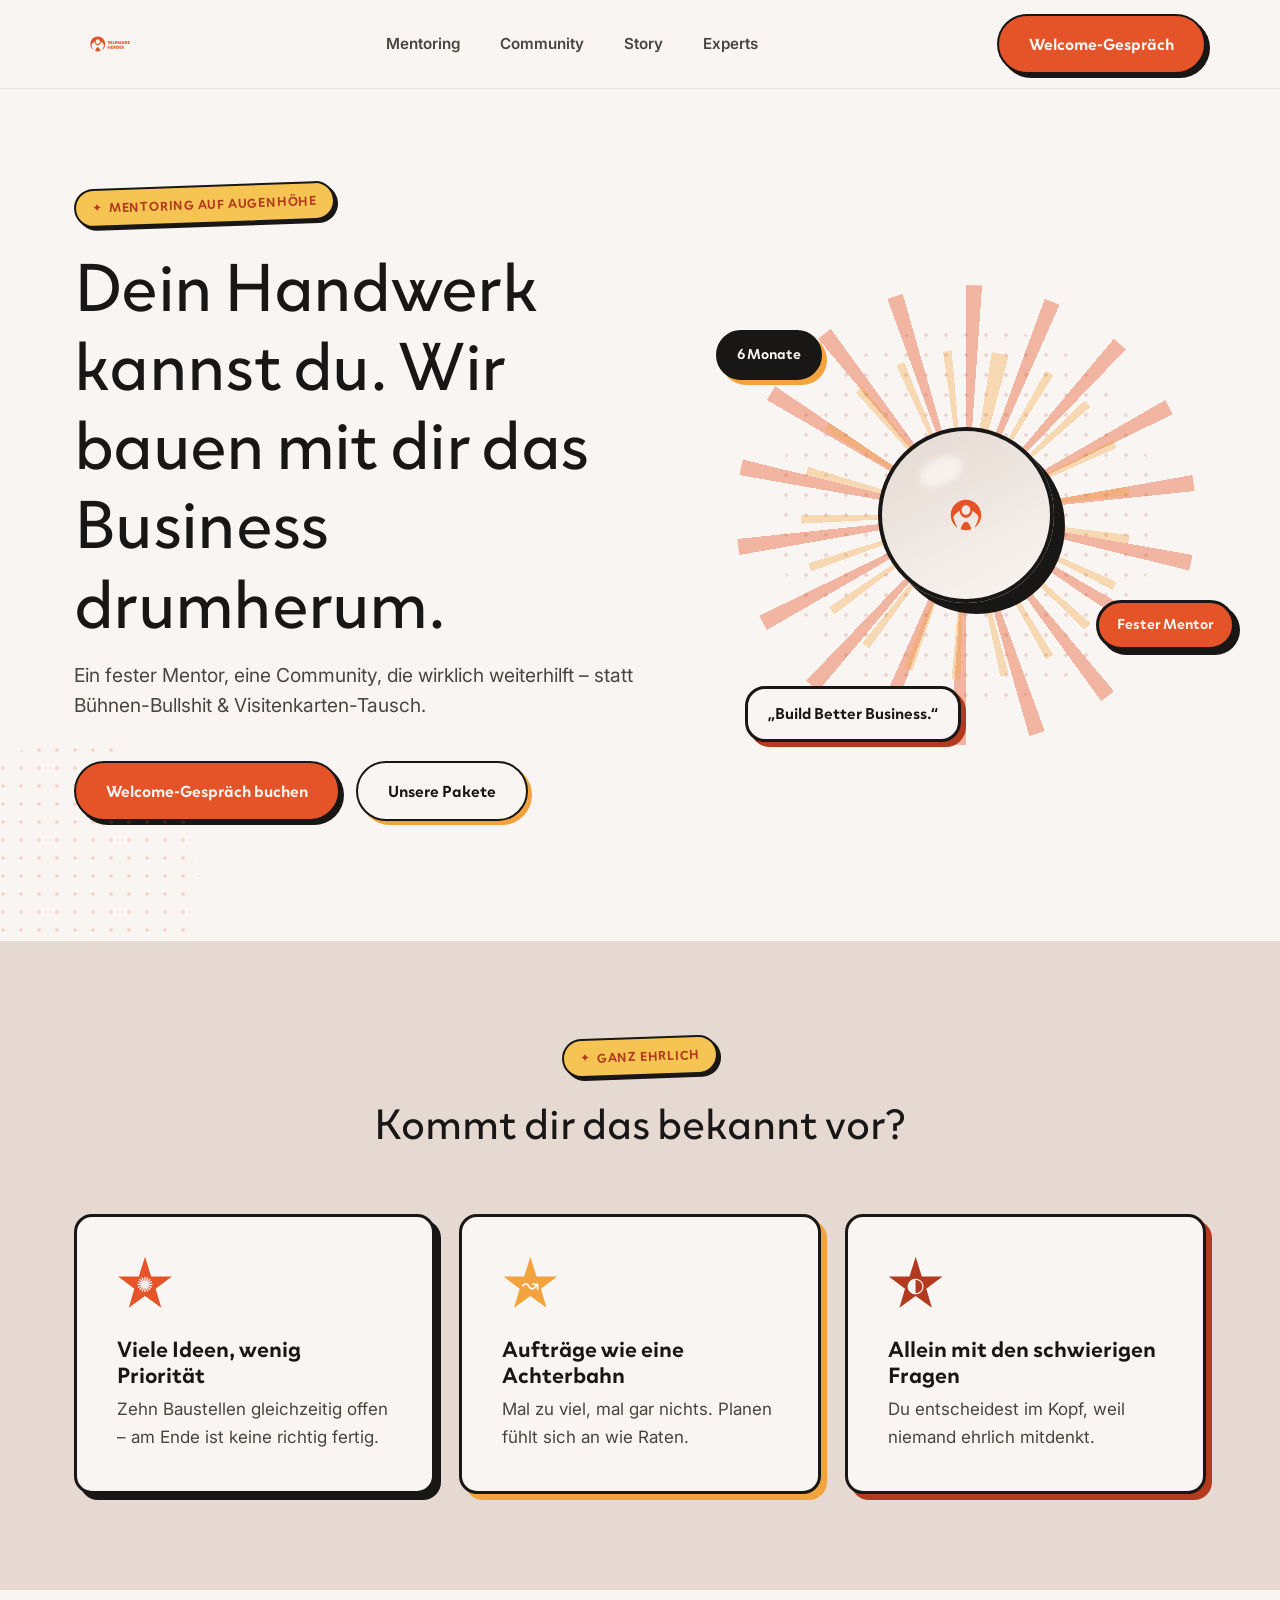
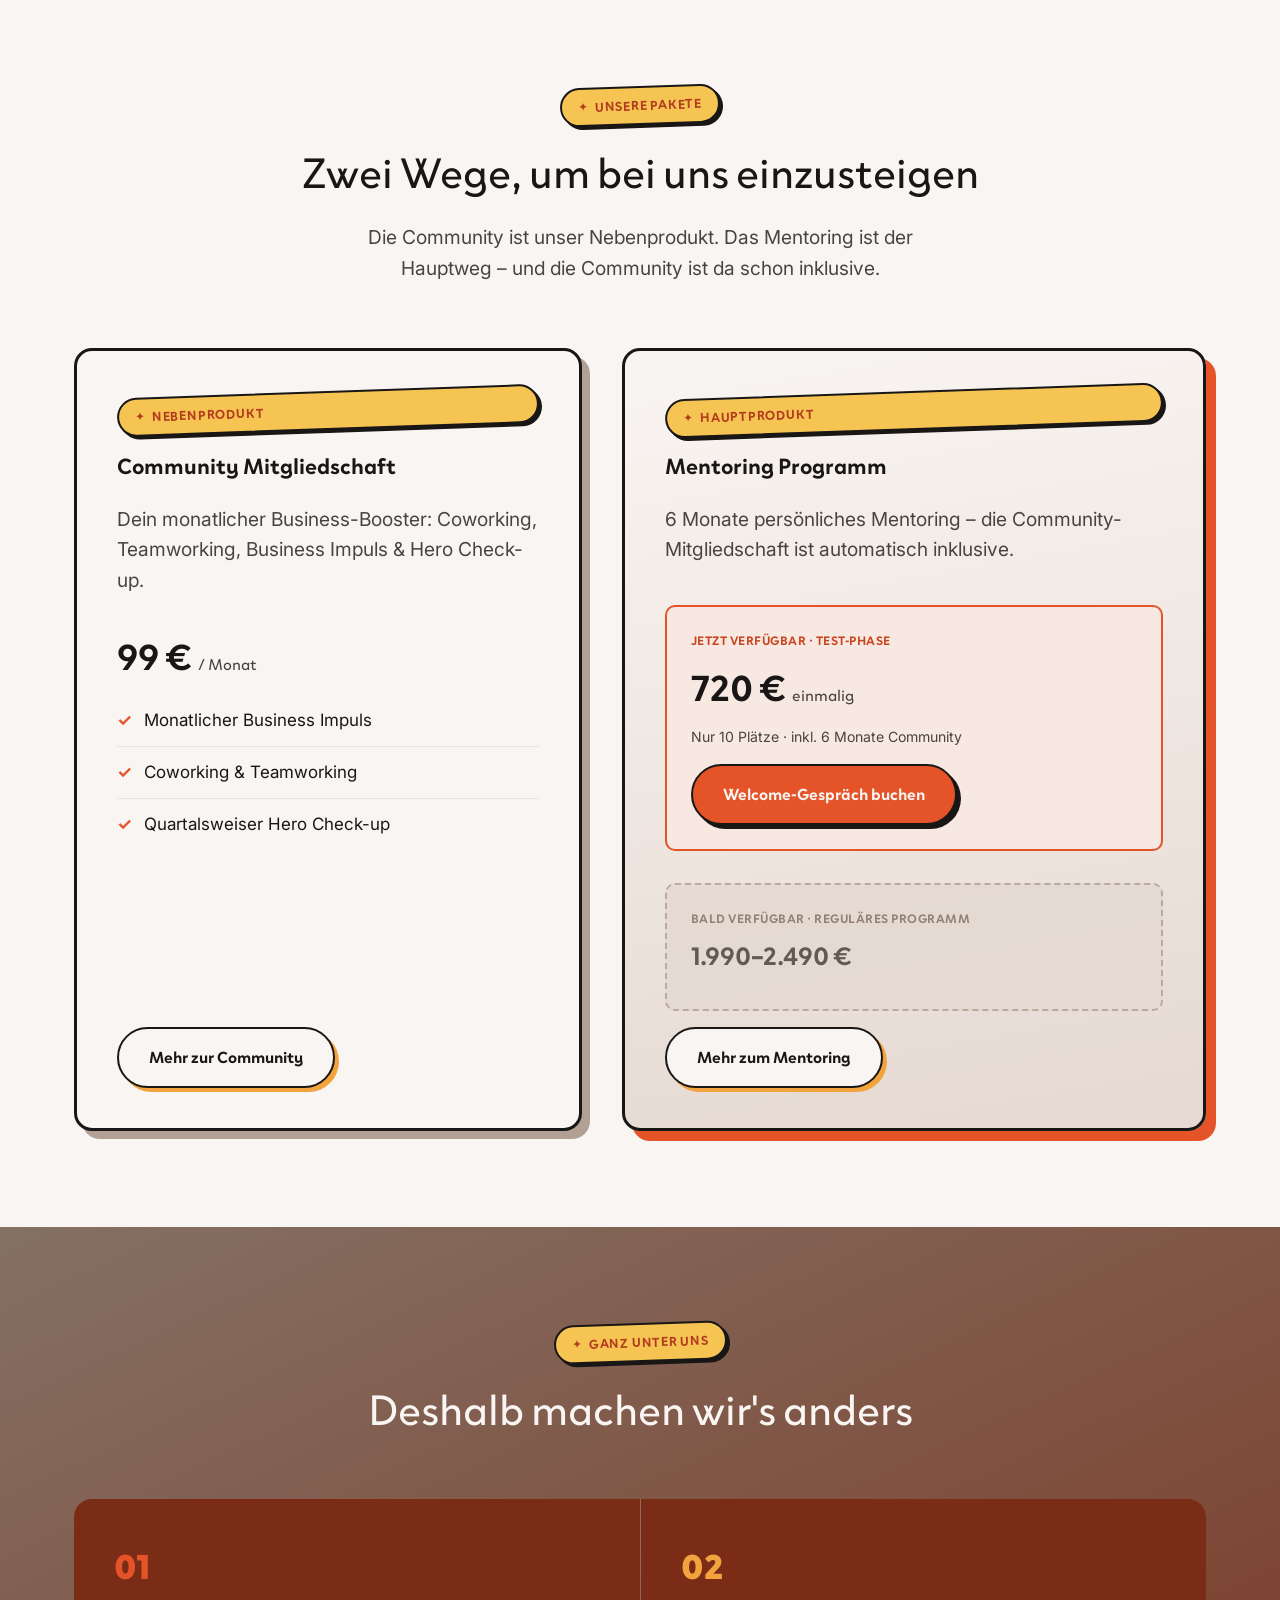
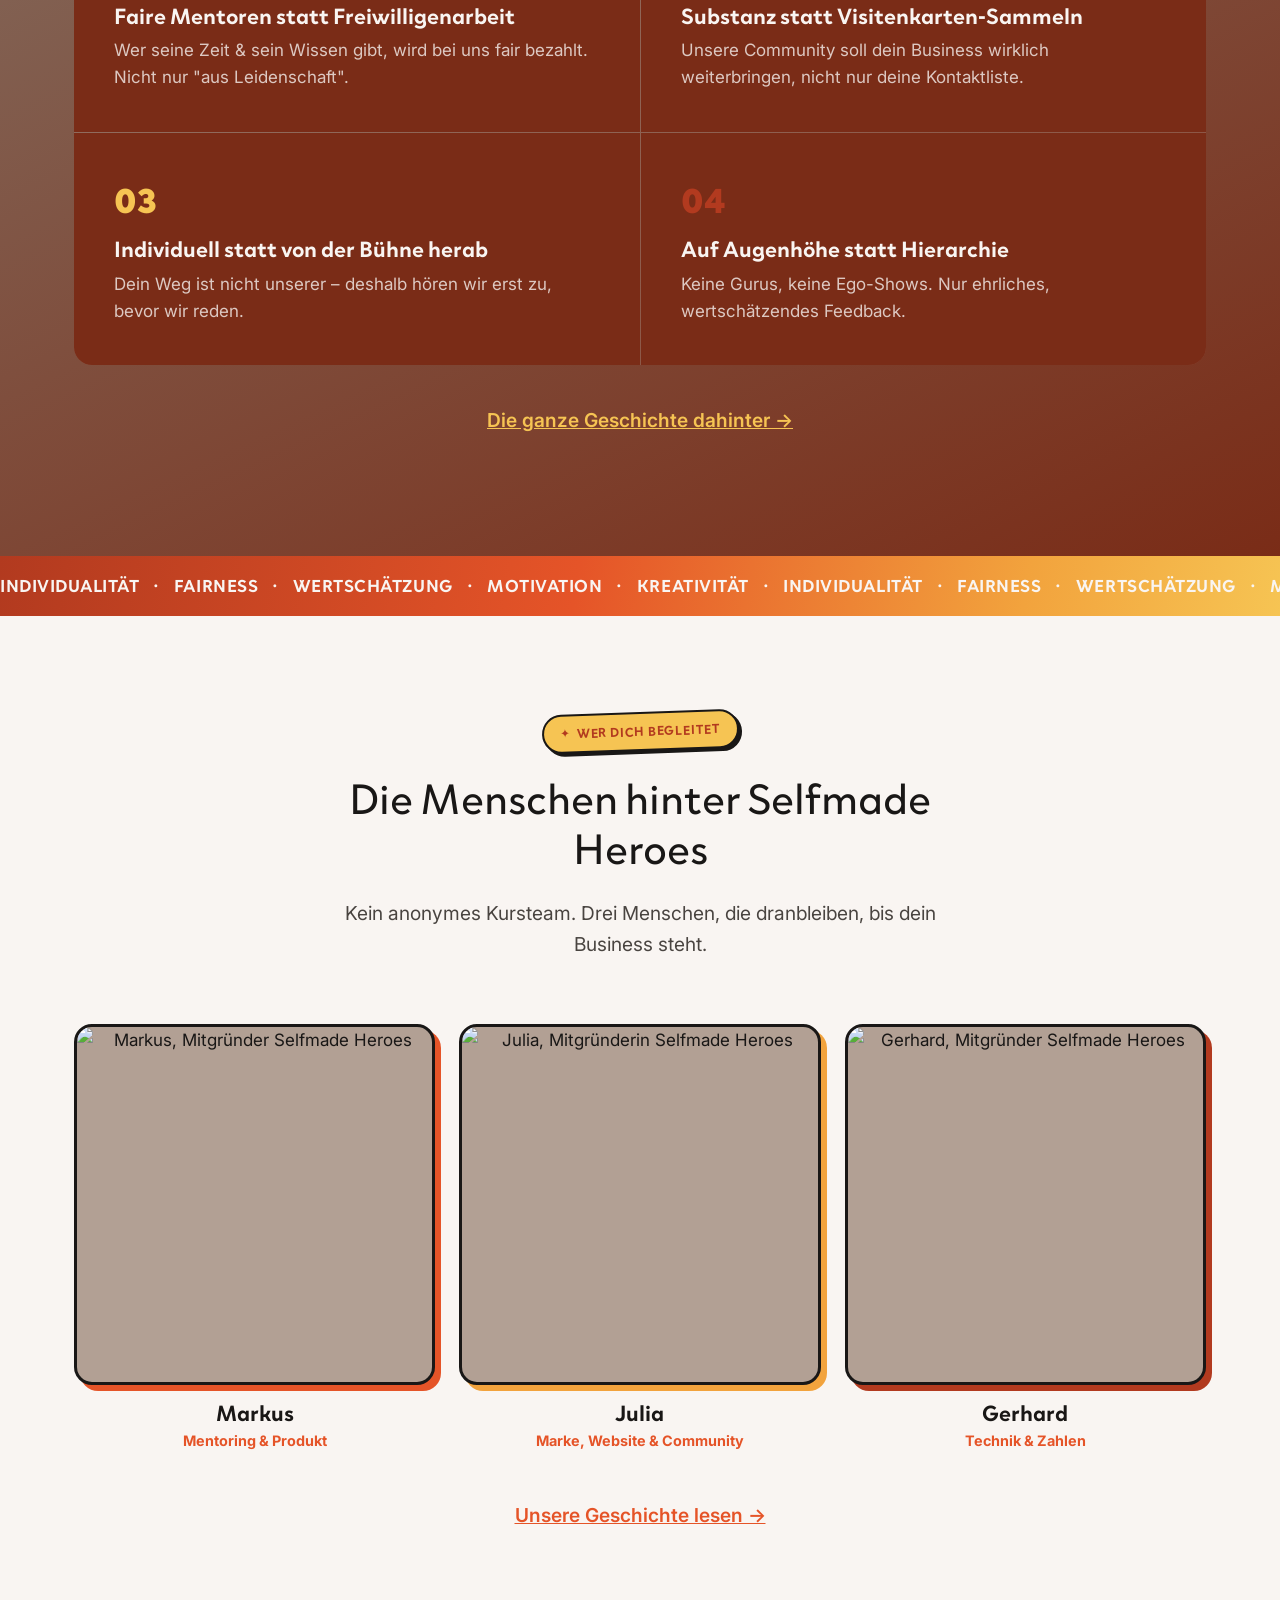
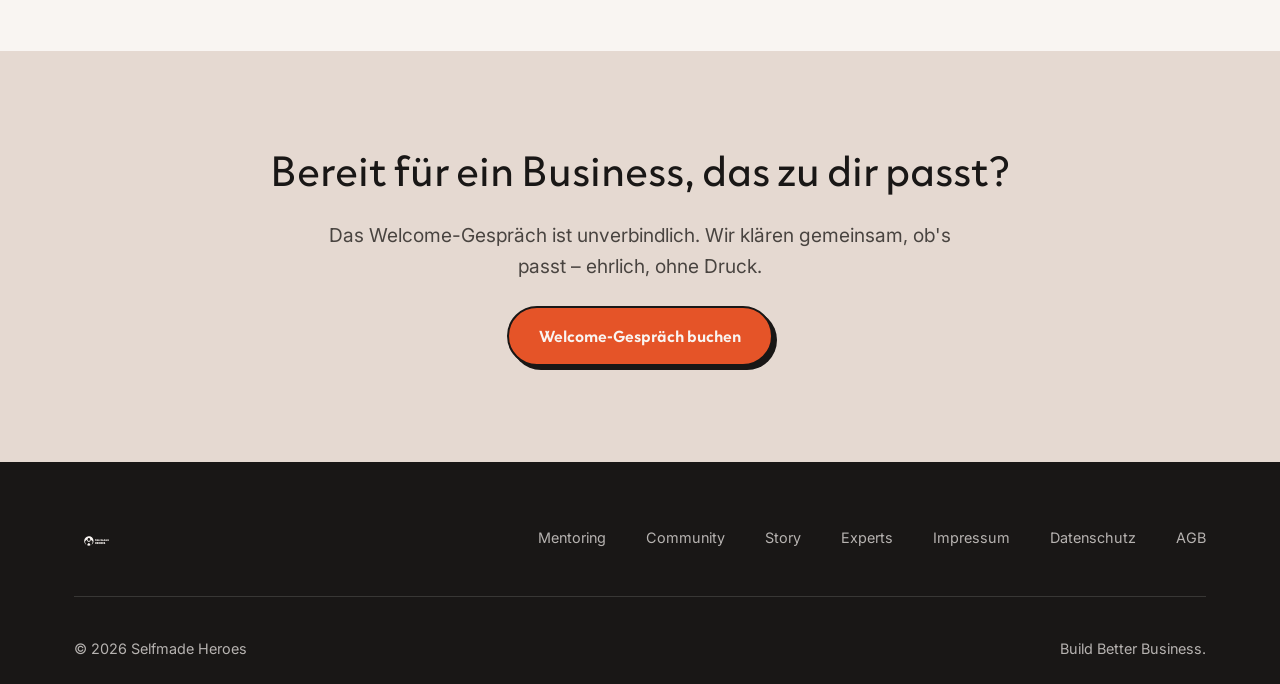
==== commit 9166ce82: "Restructure into multi-page site (Mentoring, Community, Story, Experts), add real legal pages, comic" ====
--- a/index.html
+++ b/index.html
@@ -4,30 +4,29 @@
 <meta charset="UTF-8">
 <meta name="viewport" content="width=device-width, initial-scale=1">
 <title>Selfmade Heroes – Build Better Business</title>
-<meta name="description" content="Selfmade Heroes begleitet kreative, digitale Solo-Unternehmer:innen mit persönlichem Mentoring, einem 90-Tage-Plan & einer echten Community – raus aus dem Auf-und-Ab, rein in ein Business mit System.">
+<meta name="description" content="Selfmade Heroes begleitet kreative, digitale Solo-Unternehmer:innen mit persönlichem Mentoring & einer echten Community – raus aus dem Auf-und-Ab, rein in ein Business mit System.">
 <link rel="preconnect" href="https://fonts.googleapis.com">
 <link rel="preconnect" href="https://fonts.gstatic.com" crossorigin>
 <link href="https://fonts.googleapis.com/css2?family=Inter:wght@400;500;600;700&display=swap" rel="stylesheet">
-<link rel="stylesheet" href="css/style.css?v=3">
+<link rel="stylesheet" href="css/style.css?v=4">
 </head>
 <body>
 
 <header class="site-header">
   <div class="wrap">
-    <a href="#top" class="brand">
+    <a href="index.html" class="brand">
       <img src="assets/logo/logo-icon-wordmark.svg" alt="Selfmade Heroes">
     </a>
     <nav>
       <ul class="nav-links">
-        <li><a href="#angebot">Angebot</a></li>
-        <li><a href="#ablauf">So funktioniert's</a></li>
-        <li><a href="#community">Community</a></li>
-        <li><a href="#team">Team</a></li>
-        <li><a href="#faq">FAQ</a></li>
+        <li><a href="mentoring.html">Mentoring</a></li>
+        <li><a href="community.html">Community</a></li>
+        <li><a href="story.html">Story</a></li>
+        <li><a href="experts.html">Experts</a></li>
       </ul>
     </nav>
     <div class="nav-cta">
-      <a href="#pilot" class="btn btn-primary">Welcome-Gespräch buchen</a>
+      <a href="mentoring.html#pilot" class="btn btn-primary">Welcome-Gespräch</a>
     </div>
   </div>
 </header>
@@ -38,23 +37,24 @@
   <section class="hero">
     <div class="wrap">
       <div class="hero-copy">
-        <span class="eyebrow">Mentoring auf Augenhöhe – kein Bühnen-Bullshit</span>
+        <span class="eyebrow">Mentoring auf Augenhöhe</span>
         <h1>Dein Handwerk kannst du. Wir bauen mit dir das Business drumherum.</h1>
-        <p class="lede">Zu viele Ideen, zu wenig Fokus, Aufträge wie eine Achterbahn – kennst du. Selfmade Heroes gibt dir einen festen Mentor (der für seine Zeit auch fair bezahlt wird), einen klaren 90-Tage-Plan und eine Community, die wirklich weiterhilft statt nur Visitenkarten zu tauschen.</p>
+        <p class="lede">Ein fester Mentor, eine Community, die wirklich weiterhilft – statt Bühnen-Bullshit & Visitenkarten-Tausch.</p>
         <div class="hero-cta-row">
-          <a href="#pilot" class="btn btn-primary">Jetzt Welcome-Gespräch sichern</a>
-          <a href="#angebot" class="btn btn-ghost">Was du bekommst</a>
-        </div>
-        <p class="hero-note">Founding-Pilot: 720&nbsp;€ netto · 6 Monate Mentoring & Community · nur 10 Plätze</p>
-      </div>
-      <div class="hero-visual">
-        <div class="hero-shapes" aria-hidden="true">
-          <img class="s1" src="assets/logo/logo-icon.svg" alt="">
-          <img class="s2" src="assets/logo/logo-icon.svg" alt="">
-          <img class="s3" src="assets/logo/logo-icon.svg" alt="">
-        </div>
-        <div class="icon-mark"><img src="assets/logo/logo-icon.svg" alt=""></div>
-        <p class="claim">„Build Better Business.“</p>
+          <a href="mentoring.html#pilot" class="btn btn-primary">Welcome-Gespräch buchen</a>
+          <a href="#pakete" class="btn btn-ghost">Unsere Pakete</a>
+        </div>
+      </div>
+      <div class="hero-comic">
+        <div class="comic-burst" aria-hidden="true"></div>
+        <div class="comic-burst secondary" aria-hidden="true"></div>
+        <div class="comic-dots-ring" aria-hidden="true"></div>
+        <div class="comic-chip chip-1">6 Monate</div>
+        <div class="comic-chip chip-2">Fester Mentor</div>
+        <div class="comic-mark">
+          <img src="assets/logo/logo-icon.svg" alt="Selfmade Heroes">
+        </div>
+        <div class="comic-bubble">„Build Better Business.“</div>
       </div>
     </div>
   </section>
@@ -70,18 +70,65 @@
         <div class="card">
           <div class="card-icon">✺</div>
           <h3>Viele Ideen, wenig Priorität</h3>
-          <p>Du hast zehn Baustellen gleichzeitig offen und am Ende des Tages ist trotzdem keine richtig fertig.</p>
+          <p>Zehn Baustellen gleichzeitig offen – am Ende ist keine richtig fertig.</p>
         </div>
         <div class="card">
           <div class="card-icon">↝</div>
           <h3>Aufträge wie eine Achterbahn</h3>
-          <p>Mal zu viel, mal gar nichts. Planen fühlt sich an wie Raten – und dein Konto merkt das zuerst.</p>
+          <p>Mal zu viel, mal gar nichts. Planen fühlt sich an wie Raten.</p>
         </div>
         <div class="card">
           <div class="card-icon">◐</div>
           <h3>Allein mit den schwierigen Fragen</h3>
-          <p>Preise, Positionierung, der nächste Schritt – du entscheidest im Kopf, weil niemand ehrlich mitdenkt.</p>
-        </div>
+          <p>Du entscheidest im Kopf, weil niemand ehrlich mitdenkt.</p>
+        </div>
+      </div>
+    </div>
+  </section>
+
+  <!-- PAKETE -->
+  <section id="pakete">
+    <div class="wrap">
+      <div class="section-head">
+        <span class="eyebrow">Unsere Pakete</span>
+        <h2>Zwei Wege, um bei uns einzusteigen</h2>
+        <p class="lede center">Die Community ist unser Nebenprodukt. Das Mentoring ist der Hauptweg – und die Community ist da schon inklusive.</p>
+      </div>
+      <div class="packages-grid">
+
+        <div class="package-card">
+          <span class="eyebrow">Nebenprodukt</span>
+          <h3>Community Mitgliedschaft</h3>
+          <p class="lede">Dein monatlicher Business-Booster: Coworking, Teamworking, Business Impuls & Hero Check-up.</p>
+          <div class="package-price">99&nbsp;€ <small>/ Monat</small></div>
+          <ul class="offer-list">
+            <li><span class="check">✓</span> Monatlicher Business Impuls</li>
+            <li><span class="check">✓</span> Coworking & Teamworking</li>
+            <li><span class="check">✓</span> Quartalsweiser Hero Check-up</li>
+          </ul>
+          <a href="community.html" class="btn btn-ghost">Mehr zur Community</a>
+        </div>
+
+        <div class="package-card featured">
+          <span class="eyebrow">Hauptprodukt</span>
+          <h3>Mentoring Programm</h3>
+          <p class="lede">6 Monate persönliches Mentoring – die Community-Mitgliedschaft ist automatisch inklusive.</p>
+
+          <div class="package-state available">
+            <div class="state-label">Jetzt verfügbar · Test-Phase</div>
+            <div class="package-price">720&nbsp;€ <small>einmalig</small></div>
+            <p class="hero-note" style="margin:0 0 var(--space-2);">Nur 10 Plätze · inkl. 6 Monate Community</p>
+            <a href="mentoring.html#pilot" class="btn btn-primary">Welcome-Gespräch buchen</a>
+          </div>
+
+          <div class="package-state locked">
+            <div class="state-label">Bald verfügbar · reguläres Programm</div>
+            <div class="package-price muted">1.990–2.490&nbsp;€</div>
+          </div>
+
+          <a href="mentoring.html" class="btn btn-ghost">Mehr zum Mentoring</a>
+        </div>
+
       </div>
     </div>
   </section>
@@ -91,31 +138,33 @@
     <div class="wrap">
       <div class="section-head">
         <span class="eyebrow">Ganz unter uns</span>
-        <h2>Ja, es gibt schon Communities & Coaches. Deshalb hier unser Problem damit.</h2>
-        <p class="lede center">Wir haben selbst genug Netzwerk-Events, Bühnen-Egos & Mentoring-Programme erlebt, um zu wissen, wie wir's <em>nicht</em> machen wollen.</p>
+        <h2>Deshalb machen wir's anders</h2>
       </div>
       <div class="manifesto-grid">
         <div class="manifesto-item">
           <span class="manifesto-mark">01</span>
           <h3>Faire Mentoren statt Freiwilligenarbeit</h3>
-          <p>Julia hat mal 500&nbsp;€ für ein Mentoring bezahlt – ihre Mentorin hat davon nie einen Cent gesehen, alles ging an die Organisation. Bei uns ist das anders: Wer seine Zeit & sein Wissen gibt, wird fair bezahlt. Nicht nur "aus Leidenschaft".</p>
+          <p>Wer seine Zeit & sein Wissen gibt, wird bei uns fair bezahlt. Nicht nur "aus Leidenschaft".</p>
         </div>
         <div class="manifesto-item">
           <span class="manifesto-mark">02</span>
           <h3>Substanz statt Visitenkarten-Sammeln</h3>
-          <p>Noch ein Netzwerk-Event, noch ein Impulsvortrag, noch ein "Lass uns connecten" – und dann? Meistens nichts. Unsere Community soll dein Business wirklich weiterbringen, nicht nur deine Kontaktliste.</p>
+          <p>Unsere Community soll dein Business wirklich weiterbringen, nicht nur deine Kontaktliste.</p>
         </div>
         <div class="manifesto-item">
           <span class="manifesto-mark">03</span>
           <h3>Individuell statt von der Bühne herab</h3>
-          <p>Wir stellen uns nicht gern auf eine Bühne und erzählen dir, wie's geht. Dein Weg ist nicht unserer – deshalb hören wir erst zu, bevor wir reden.</p>
+          <p>Dein Weg ist nicht unserer – deshalb hören wir erst zu, bevor wir reden.</p>
         </div>
         <div class="manifesto-item">
           <span class="manifesto-mark">04</span>
           <h3>Auf Augenhöhe statt Hierarchie</h3>
-          <p>Keine Gurus, keine Ego-Shows, keine Ausbeuterei. Nur ehrliches, wertschätzendes Feedback unter Menschen – konstruktive Kritik inklusive.</p>
-        </div>
-      </div>
+          <p>Keine Gurus, keine Ego-Shows. Nur ehrliches, wertschätzendes Feedback.</p>
+        </div>
+      </div>
+      <p class="lede center" style="color: color-mix(in srgb, var(--color-paper) 85%, transparent); margin-top: var(--space-4);">
+        <a href="story.html" style="color: var(--color-sunflower); font-weight: 600;">Die ganze Geschichte dahinter →</a>
+      </p>
     </div>
   </section>
 
@@ -126,255 +175,32 @@
     </div>
   </div>
 
-  <!-- SO FUNKTIONIERT'S -->
-  <section id="ablauf" class="section-alt">
-    <div class="wrap">
-      <div class="section-head">
-        <span class="eyebrow">Der Weg</span>
-        <h2>So läuft's ab</h2>
-      </div>
-      <div class="steps">
-        <div class="step">
-          <h4>Erstkontakt</h4>
-          <p>Du meldest dich, wir lernen uns kennen.</p>
-        </div>
-        <div class="step">
-          <h4>Welcome-Gespräch</h4>
-          <p>Wir klären Problem, Passung & Erwartungen – ehrlich, ohne Verkaufsdruck.</p>
-        </div>
-        <div class="step">
-          <h4>Onboarding</h4>
-          <p>Vertrag, Zugang, Termine – schnell erledigt, damit es losgehen kann.</p>
-        </div>
-        <div class="step">
-          <h4>Analyse-Phase</h4>
-          <p>Wir ordnen Ausgangslage, Ziel & ersten Fokus in deinem Hero Profil.</p>
-        </div>
-        <div class="step">
-          <h4>6 Monate Mentoring</h4>
-          <p>10 Stunden, feste Termine, dein Business Guide für die Zeit dazwischen.</p>
-        </div>
-        <div class="step">
-          <h4>Abschluss & Ausblick</h4>
-          <p>Aktualisiertes Business Profil, Rückblick & dein nächster bewusster Schritt.</p>
-        </div>
-      </div>
-    </div>
-  </section>
-
-  <!-- LEISTUNGSUMFANG -->
-  <section id="angebot">
-    <div class="wrap">
-      <div class="section-head">
-        <span class="eyebrow">Das Angebot</span>
-        <h2>Was du bekommst</h2>
-        <p class="lede center">Keine Umsatzgarantie, kein Guru-Versprechen. Dafür ein klarer Rahmen, an den wir uns halten.</p>
-      </div>
-      <div class="offer-panel">
-        <div class="offer-side">
-          <h3>6 Monate Mentoring</h3>
-          <ul class="offer-list">
-            <li><span class="check">✓</span> Ein fester Mentor, keine wechselnden Ansprechpartner</li>
-            <li><span class="check">✓</span> 10 Mentoringstunden – 6 Sessions à 90 Min. + 1 Std. Puffer</li>
-            <li><span class="check">✓</span> Welcome-Gespräch vor Kauf & Analyse-Phase zum Start</li>
-            <li><span class="check">✓</span> Dein Business Profil – lebende Akte zu Angebot, Zielgruppe & Zahlen</li>
-            <li><span class="check">✓</span> Business Guide für priorisierte Aufgaben zwischen den Terminen</li>
-            <li><span class="check">✓</span> Abschlussreview mit Fortschritt & nächstem Schritt</li>
-          </ul>
-        </div>
-        <div class="offer-side dark">
-          <h3>Inklusive: 6 Monate Community</h3>
-          <ul class="offer-list">
-            <li><span class="check">✓</span> Monatlicher Business Impuls</li>
-            <li><span class="check">✓</span> Monatliches Coworking</li>
-            <li><span class="check">✓</span> Monatliches Teamworking</li>
-            <li><span class="check">✓</span> Quartalsweiser Hero Check-up</li>
-            <li><span class="check">✓</span> Laufender Austausch & Zugang über WhatsApp</li>
-          </ul>
-        </div>
-      </div>
-    </div>
-  </section>
-
-  <!-- COMMUNITY -->
-  <section id="community" class="section-alt">
-    <div class="wrap">
-      <div class="section-head">
-        <span class="eyebrow">Das Nebenprodukt, das trotzdem trägt</span>
-        <h2>Deine Community zwischen den Terminen</h2>
-        <p class="lede center">Kein Chat, der nur pingt. Ein Arbeitsumfeld mit festem Rhythmus – für die Tage, an denen dein Mentor gerade nicht greifbar ist, du aber trotzdem weiterkommen willst.</p>
-      </div>
-      <div class="formats">
-        <div class="format-card">
-          <div class="freq">1× monatlich</div>
-          <h4>Business Impuls</h4>
-          <p>Ein Thema verstehen, Fragen stellen, direkt anwenden.</p>
-        </div>
-        <div class="format-card">
-          <div class="freq">1× monatlich</div>
-          <h4>Coworking</h4>
-          <p>Fokussiert arbeiten & eine Aufgabe wirklich abschließen.</p>
-        </div>
-        <div class="format-card">
-          <div class="freq">1× monatlich</div>
-          <h4>Teamworking</h4>
-          <p>Einen konkreten Fall mit mehreren Perspektiven durchdenken.</p>
-        </div>
-        <div class="format-card">
-          <div class="freq">1× pro Quartal</div>
-          <h4>Hero Check-up</h4>
-          <p>Vertraulich reflektieren, entlasten & den nächsten Weg finden.</p>
-        </div>
-      </div>
-    </div>
-  </section>
-
-  <!-- FÜR WEN -->
-  <section>
-    <div class="wrap">
-      <div class="section-head">
-        <span class="eyebrow">Passt das zu dir?</span>
-        <h2>Für wen Selfmade Heroes gemacht ist</h2>
-      </div>
-      <div class="fit-grid">
-        <div class="fit-col good">
-          <h3>Gute Passung</h3>
-          <ul>
-            <li>Du übernimmst Eigenverantwortung für dein Business</li>
-            <li>Du arbeitest digital & hast einen konkreten Engpass</li>
-            <li>Du bist offen für ehrliches Feedback</li>
-            <li>Du hast Zeit für Umsetzung – nicht nur für Gespräche</li>
-          </ul>
-        </div>
-        <div class="fit-col bad">
-          <h3>Eher nicht</h3>
-          <ul>
-            <li>Du erwartest eine Umsatzgarantie</li>
-            <li>Du willst konsumieren, ohne selbst dranzubleiben</li>
-            <li>Du brauchst gerade akut Therapie- oder Krisenhilfe</li>
-            <li>Grenzen wurden dir wichtig sein – wir halten sie auch</li>
-          </ul>
-        </div>
-      </div>
-      <div class="personas">
-        <div class="persona-card">
-          <p class="persona-quote">„Ich mache viel, aber komme trotzdem nicht so voran, wie ich möchte.“</p>
-          <p><strong>Die kreative Powerfrau:</strong> Social Media, Content oder Kreativdienstleistung, erste Kunden da – aber Aufträge & Einnahmen schwanken. Wünscht sich Struktur, Priorisierung & eine ehrliche, menschliche Begleitung.</p>
-        </div>
-        <div class="persona-card">
-          <p class="persona-quote">„Ich kann fachlich viel, weiß aber nicht, wie daraus ein funktionierendes Business wird.“</p>
-          <p><strong>Der technische Vollprofi:</strong> Entwicklung, Software oder digitale Produkte – fachlich stark, aber Positionierung, Kommunikation & Vertrieb sind noch nicht klar. Sucht Businesswissen & konkrete nächste Schritte.</p>
-        </div>
-      </div>
-    </div>
-  </section>
-
-  <!-- TEAM -->
-  <section id="team" class="section-alt">
+  <!-- TEAM TEASER -->
+  <section id="team">
     <div class="wrap">
       <div class="section-head">
         <span class="eyebrow">Wer dich begleitet</span>
         <h2>Die Menschen hinter Selfmade Heroes</h2>
-        <p class="lede center">Kein anonymes Kursteam. Drei Menschen, die selbst wissen, wie sich der Anfang als Selbstständige:r anfühlt – und die dranbleiben, bis dein Business steht.</p>
+        <p class="lede center">Kein anonymes Kursteam. Drei Menschen, die dranbleiben, bis dein Business steht.</p>
       </div>
       <div class="team-grid">
         <div class="team-card">
           <div class="team-photo"><img src="assets/team/markus.jpg" alt="Markus, Mitgründer Selfmade Heroes"></div>
           <h3>Markus</h3>
           <div class="team-role">Mentoring & Produkt</div>
-          <p class="team-bio">Visionär, Macher, & derjenige, der garantiert einen gut getimten Dad-Joke parat hat. Begleitet Heroes durch die Analyse-Phase & den 90-Tage-Plan – auf den Punkt, nie von oben herab.</p>
         </div>
         <div class="team-card">
           <div class="team-photo"><img src="assets/team/julia.jpg" alt="Julia, Mitgründerin Selfmade Heroes"></div>
           <h3>Julia</h3>
           <div class="team-role">Marke, Website & Community</div>
-          <p class="team-bio">Kann Hierarchien & Ellbogen-Kultur nicht ausstehen – deshalb sorgt sie dafür, dass sich Selfmade Heroes auf Augenhöhe anfühlt. Vor allem hier, auf dieser Seite.</p>
         </div>
         <div class="team-card">
           <div class="team-photo"><img src="assets/team/gerhard.jpg" alt="Gerhard, Mitgründer Selfmade Heroes"></div>
           <h3>Gerhard</h3>
           <div class="team-role">Technik & Zahlen</div>
-          <p class="team-bio">Die ruhige, objektive Stimme, wenn Markus & Julia mal wieder diskutieren. Hält im Hintergrund alles am Laufen, was Plattform, Zahlung & Fairness betrifft.</p>
-        </div>
-      </div>
-      <p class="lede center" style="margin-top:var(--space-4); font-style:italic;">Drei sehr unterschiedliche Köpfe, ein Anspruch: wertschätzend miteinander umgehen – auch wenn wir mal streiten. Vor allem dann.</p>
-    </div>
-  </section>
-
-  <!-- GRENZEN -->
-  <section>
-    <div class="wrap">
-      <div class="section-head">
-        <span class="eyebrow">Ehrlich gesagt</span>
-        <h2>Was wir bewusst nicht sind</h2>
-        <p class="lede center">Wir glauben, dass Vertrauen mit klaren Grenzen anfängt – nicht mit großen Versprechen.</p>
-      </div>
-      <div class="boundaries-grid">
-        <div class="card">
-          <h3>Keine Umsatzgarantie</h3>
-          <p>Niemand kann dir versprechen, was dein Business einbringt. Wir garantieren Umfang, Ansprechpartner, Feedback & Materialien – nicht dein Ergebnis.</p>
-        </div>
-        <div class="card">
-          <h3>Kein Ersatz für Rechts-, Steuer- oder Therapieberatung</h3>
-          <p>Wo Fachkompetenz gefragt ist, die wir nicht haben, sagen wir das offen & verbinden dich bei Bedarf mit passenden Expert:innen.</p>
-        </div>
-      </div>
-    </div>
-  </section>
-
-  <!-- PILOT / PREIS -->
-  <section id="pilot" class="section-dark">
-    <div class="wrap">
-      <div class="section-head">
-        <span class="eyebrow">Founding-Pilot</span>
-        <h2>Jetzt einer von 10 Plätzen sichern</h2>
-        <p class="lede center">Ganz ehrlich: Wir bauen Selfmade Heroes gerade erst auf. Es gibt noch keine Erfolgsgeschichten zum Vorzeigen – dafür bist du keine Nummer, sondern wirklich Teil der ersten Stunde. Markus, Julia & Gerhard begleiten die ersten 10 Heroes höchstpersönlich.</p>
-      </div>
-      <div class="price-card">
-        <div class="price-slots">Nur 10 Plätze · alle noch offen</div>
-        <p style="margin:0; opacity:.75;">6 Monate Mentoring & Community</p>
-        <div class="price-tag">720&nbsp;€ <small>netto, einmalig</small></div>
-        <ul class="price-includes">
-          <li>10 Mentoringstunden mit festem Mentor</li>
-          <li>Business Profil & Business Guide</li>
-          <li>6 Monate Community inklusive</li>
-          <li>Welcome-Gespräch vorab – unverbindlich & ehrlich</li>
-        </ul>
-        <a href="#" class="btn btn-primary" style="width:100%; justify-content:center;">Welcome-Gespräch anfragen</a>
-        <p style="font-size:.85rem; opacity:.65; margin-top:var(--space-2); margin-bottom:0;">Der Founding-Pilot ist auf 10 Plätze begrenzt. Danach steigt der Preis.</p>
-      </div>
-    </div>
-  </section>
-
-  <!-- FAQ -->
-  <section id="faq">
-    <div class="wrap">
-      <div class="section-head">
-        <span class="eyebrow">Noch Fragen?</span>
-        <h2>Häufig gefragt</h2>
-      </div>
-      <div style="max-width:760px; margin:0 auto;">
-        <details class="faq-item">
-          <summary>Wie viel Zeit muss ich wöchentlich einplanen?</summary>
-          <p>Richtwert sind rund 5 Stunden Eigenarbeit pro Woche am Business Guide, dazu die Termine selbst. Das wird individuell an deine Phase & Kapazität angepasst.</p>
-        </details>
-        <details class="faq-item">
-          <summary>Was, wenn es zwischen mir & meinem Mentor nicht passt?</summary>
-          <p>Ein Mentorwechsel ist möglich, wenn Passung, Verfügbarkeit oder Qualität nicht stimmen. Sag es einfach – Übergaben machen wir sauber & persönlich.</p>
-        </details>
-        <details class="faq-item">
-          <summary>Garantiert ihr mir mehr Umsatz?</summary>
-          <p>Nein, ehrlich gesagt: nein. Wir garantieren klar beschriebene Leistungen – Umfang, Ansprechpartner, Feedbackprozess & Materialien. Dein Ergebnis hängt von deiner Umsetzung ab, dabei begleiten wir dich so gut wir können.</p>
-        </details>
-        <details class="faq-item">
-          <summary>Ist die Community auch ohne Mentoring buchbar?</summary>
-          <p>Die Community ist aktuell fixer Bestandteil des Mentorings. Ein eigenständiger Zugang ist ein sekundäres Angebot & noch im Aufbau.</p>
-        </details>
-        <details class="faq-item">
-          <summary>Was passiert mit meinen Daten?</summary>
-          <p>Wir erfassen nur, was fürs Mentoring nötig ist – dein Hero Profil bleibt vertraulich. Details findest du in unserer <a href="datenschutz.html">Datenschutzerklärung</a>.</p>
-        </details>
-      </div>
+        </div>
+      </div>
+      <p class="lede center" style="margin-top:var(--space-4);"><a href="story.html" style="color:var(--color-primary); font-weight:600;">Unsere Geschichte lesen →</a></p>
     </div>
   </section>
 
@@ -383,7 +209,7 @@
     <div class="wrap">
       <h2>Bereit für ein Business, das zu dir passt?</h2>
       <p class="lede center">Das Welcome-Gespräch ist unverbindlich. Wir klären gemeinsam, ob's passt – ehrlich, ohne Druck.</p>
-      <a href="#pilot" class="btn btn-primary">Welcome-Gespräch buchen</a>
+      <a href="mentoring.html#pilot" class="btn btn-primary">Welcome-Gespräch buchen</a>
     </div>
   </section>
 
@@ -392,13 +218,14 @@
 <footer class="site-footer">
   <div class="wrap">
     <div class="footer-top">
-      <div class="footer-brand">
-        <img src="assets/logo/logo-icon-wordmark.svg" alt="Selfmade Heroes">
-      </div>
+      <a href="index.html" class="footer-brand" role="img" aria-label="Selfmade Heroes">
+        <span class="footer-brand-mark"></span>
+      </a>
       <ul class="footer-links">
-        <li><a href="#angebot">Angebot</a></li>
-        <li><a href="#team">Team</a></li>
-        <li><a href="#faq">FAQ</a></li>
+        <li><a href="mentoring.html">Mentoring</a></li>
+        <li><a href="community.html">Community</a></li>
+        <li><a href="story.html">Story</a></li>
+        <li><a href="experts.html">Experts</a></li>
         <li><a href="impressum.html">Impressum</a></li>
         <li><a href="datenschutz.html">Datenschutz</a></li>
         <li><a href="agb.html">AGB</a></li>
--- a/css/style.css
+++ b/css/style.css
@@ -128,17 +128,27 @@
 p { margin: 0 0 var(--space-3); }
 
 .eyebrow {
-  display: inline-block;
-  font-family: var(--font-display);
-  font-weight: 400;
+  display: inline-flex;
+  align-items: center;
+  gap: 6px;
+  font-family: var(--font-display);
+  font-weight: 700;
   font-size: 0.82rem;
   letter-spacing: 0.06em;
   text-transform: uppercase;
   color: var(--color-rust);
-  background: color-mix(in srgb, var(--color-sunflower) 45%, transparent);
-  padding: 6px 14px;
+  background: var(--color-sunflower);
+  padding: 7px 16px;
   border-radius: 999px;
-  margin-bottom: var(--space-2);
+  border: 2.5px solid var(--color-ink);
+  box-shadow: 3px 3px 0 var(--color-ink);
+  transform: rotate(-2deg);
+  margin-bottom: var(--space-3);
+}
+
+.eyebrow::before {
+  content: "\2726";
+  font-size: 0.9em;
 }
 
 .lede {
@@ -230,7 +240,7 @@
   text-decoration: none;
 }
 
-.brand img { height: 34px; width: auto; }
+.brand img { height: 48px; width: auto; }
 
 .brand span {
   font-family: var(--font-display);
@@ -292,38 +302,6 @@
 .hero-note {
   font-size: 0.88rem;
   color: var(--text-soft);
-}
-
-.hero-visual {
-  background: linear-gradient(155deg, var(--color-primary) 0%, var(--color-primary-dark) 100%);
-  border-radius: var(--radius);
-  padding: var(--space-4);
-  color: var(--color-paper);
-  position: relative;
-  min-height: 380px;
-  display: flex;
-  flex-direction: column;
-  justify-content: flex-end;
-  border: 3px solid var(--color-ink);
-  box-shadow: 10px 10px 0 var(--color-ink);
-}
-
-.hero-visual::after {
-  content: "";
-  position: absolute;
-  inset: 0;
-  background-image: radial-gradient(var(--color-ink) 1.6px, transparent 1.6px);
-  background-size: 15px 15px;
-  opacity: 0.1;
-  border-radius: calc(var(--radius) - 3px);
-  pointer-events: none;
-}
-
-.hero-visual .claim {
-  font-family: var(--font-display);
-  font-weight: 700;
-  font-size: 1.6rem;
-  line-height: 1.25;
 }
 
 .hero::before {
@@ -340,15 +318,166 @@
   z-index: 0;
 }
 
-.hero-visual .icon-mark {
+/* Comic hero scene */
+.hero-comic {
+  position: relative;
+  min-height: 420px;
+  display: flex;
+  align-items: center;
+  justify-content: center;
+  isolation: isolate;
+}
+
+.comic-burst {
   position: absolute;
-  top: var(--space-4);
-  right: var(--space-4);
-  width: 64px;
-  opacity: 0.9;
-}
-
-.hero-visual .icon-mark img { filter: brightness(0) invert(1); }
+  top: 50%;
+  left: 50%;
+  width: 460px;
+  height: 460px;
+  transform: translate(-50%, -50%);
+  background: repeating-conic-gradient(from 0deg, var(--color-primary) 0deg 4deg, transparent 4deg 20deg);
+  opacity: 0.4;
+  border-radius: 50%;
+  animation: spin-slow 50s linear infinite;
+  z-index: 0;
+}
+
+.comic-burst.secondary {
+  width: 330px;
+  height: 330px;
+  background: repeating-conic-gradient(from 12deg, var(--color-amber) 0deg 3deg, transparent 3deg 17deg);
+  opacity: 0.35;
+  animation: spin-slow-reverse 38s linear infinite;
+}
+
+.comic-dots-ring {
+  position: absolute;
+  top: 50%;
+  left: 50%;
+  width: 380px;
+  height: 380px;
+  transform: translate(-50%, -50%);
+  background-image: radial-gradient(var(--color-rust) 2px, transparent 2px);
+  background-size: 20px 20px;
+  opacity: 0.16;
+  border-radius: 50%;
+  z-index: 0;
+}
+
+.comic-mark {
+  position: relative;
+  z-index: 2;
+  width: 176px;
+  height: 176px;
+  border-radius: 50%;
+  background: linear-gradient(155deg, var(--color-cream) 0%, var(--bg) 100%);
+  border: 4px solid var(--color-ink);
+  box-shadow: 11px 11px 0 var(--color-ink);
+  display: flex;
+  align-items: center;
+  justify-content: center;
+  animation: pop-in 0.7s cubic-bezier(0.34, 1.56, 0.64, 1) both, float 6s ease-in-out 0.7s infinite;
+}
+
+.comic-mark::after {
+  content: "";
+  position: absolute;
+  top: 16%;
+  left: 22%;
+  width: 26%;
+  height: 16%;
+  background: var(--bg);
+  opacity: 0.8;
+  border-radius: 50%;
+  filter: blur(3px);
+  transform: rotate(-25deg);
+}
+
+.comic-mark img {
+  width: 58%;
+  position: relative;
+  z-index: 1;
+}
+
+.comic-chip {
+  position: absolute;
+  z-index: 3;
+  font-family: var(--font-display);
+  font-weight: 700;
+  font-size: 0.92rem;
+  padding: 10px 18px;
+  border-radius: 999px;
+  border: 3px solid var(--color-ink);
+  animation: pop-in 0.6s cubic-bezier(0.34, 1.56, 0.64, 1) both;
+}
+
+.chip-1 {
+  top: 6%;
+  left: -2%;
+  background: var(--color-ink);
+  color: var(--color-paper);
+  box-shadow: 5px 5px 0 var(--color-amber);
+  animation-delay: 0.2s;
+  transform: rotate(-4deg);
+}
+
+.chip-2 {
+  bottom: 18%;
+  right: -6%;
+  background: var(--color-primary);
+  color: var(--color-paper);
+  box-shadow: 5px 5px 0 var(--color-ink);
+  animation-delay: 0.35s;
+  transform: rotate(3deg);
+}
+
+.comic-bubble {
+  position: absolute;
+  z-index: 3;
+  bottom: -4%;
+  left: 4%;
+  background: var(--bg);
+  color: var(--text);
+  font-family: var(--font-display);
+  font-weight: 700;
+  font-size: 1rem;
+  padding: 12px 20px;
+  border-radius: 20px;
+  border: 3px solid var(--color-ink);
+  box-shadow: 5px 5px 0 var(--color-rust);
+  animation: pop-in 0.6s cubic-bezier(0.34, 1.56, 0.64, 1) 0.5s both;
+  transform: rotate(-2deg);
+}
+
+@keyframes pop-in {
+  0% { opacity: 0; transform: scale(0.4) rotate(-10deg); }
+  70% { opacity: 1; transform: scale(1.08); }
+  100% { opacity: 1; transform: scale(1) rotate(0deg); }
+}
+
+@keyframes float {
+  0%, 100% { transform: translateY(0); }
+  50% { transform: translateY(-10px); }
+}
+
+@keyframes spin-slow {
+  from { transform: translate(-50%, -50%) rotate(0deg); }
+  to { transform: translate(-50%, -50%) rotate(360deg); }
+}
+
+@keyframes spin-slow-reverse {
+  from { transform: translate(-50%, -50%) rotate(0deg); }
+  to { transform: translate(-50%, -50%) rotate(-360deg); }
+}
+
+@media (prefers-reduced-motion: reduce) {
+  .comic-mark, .comic-chip, .comic-bubble { animation: none !important; }
+  .comic-burst, .comic-burst.secondary { animation: none !important; }
+}
+
+@media (max-width: 720px) {
+  .hero-comic { min-height: 320px; transform: scale(0.85); }
+}
 
 /* Alt background sections */
 .section-alt {
@@ -356,7 +485,7 @@
 }
 
 .section-dark {
-  background: var(--bg-dark);
+  background: linear-gradient(155deg, var(--bg-warm-dark) 0%, var(--color-rust) 100%);
   color: var(--text-on-dark);
 }
 
@@ -402,31 +531,24 @@
 .card p { margin-bottom: 0; color: var(--text-soft); }
 
 .card-icon {
-  width: 46px;
-  height: 46px;
-  border-radius: 12px;
-  background: color-mix(in srgb, var(--color-primary) 14%, transparent);
-  color: var(--color-primary);
+  width: 56px;
+  height: 56px;
+  clip-path: polygon(50% 0%, 61% 35%, 98% 35%, 69% 57%, 79% 91%, 50% 70%, 21% 91%, 31% 57%, 2% 35%, 39% 35%);
+  background: var(--color-primary);
+  color: var(--color-paper);
   display: flex;
   align-items: center;
   justify-content: center;
-  font-size: 1.4rem;
-  margin-bottom: var(--space-2);
-}
-
-.grid-3 .card:nth-child(2) .card-icon {
-  background: color-mix(in srgb, var(--color-amber) 18%, transparent);
-  color: var(--color-amber);
-}
-
-.grid-3 .card:nth-child(3) .card-icon {
-  background: color-mix(in srgb, var(--color-rust) 14%, transparent);
-  color: var(--color-rust);
-}
+  font-size: 1.3rem;
+  margin-bottom: var(--space-3);
+}
+
+.grid-3 .card:nth-child(2) .card-icon { background: var(--color-amber); }
+.grid-3 .card:nth-child(3) .card-icon { background: var(--color-rust); }
 
 /* Manifesto */
 .manifesto-section {
-  background: var(--color-ink);
+  background: linear-gradient(155deg, var(--color-brown) 0%, var(--bg-warm-dark) 100%);
   color: var(--text-on-dark);
   padding: var(--space-6) 0;
 }
@@ -444,13 +566,13 @@
 }
 
 .manifesto-item {
-  background: var(--color-ink);
+  background: var(--bg-warm-dark);
   padding: var(--space-4);
   transition: background 0.25s ease;
 }
 
 .manifesto-item:hover {
-  background: #241f1c;
+  background: var(--color-rust);
 }
 
 .manifesto-mark {
@@ -724,9 +846,86 @@
   gap: var(--space-3);
 }
 
+/* Packages (2-package home overview) */
+.packages-grid {
+  display: grid;
+  grid-template-columns: 1fr 1.15fr;
+  gap: var(--space-4);
+  align-items: stretch;
+}
+
+.package-card {
+  background: var(--bg);
+  border: 3px solid var(--color-ink);
+  border-radius: var(--radius);
+  box-shadow: 8px 8px 0 var(--color-taupe);
+  padding: var(--space-4);
+  display: flex;
+  flex-direction: column;
+}
+
+.package-card.featured {
+  box-shadow: 10px 10px 0 var(--color-primary);
+  background: linear-gradient(170deg, var(--bg) 0%, var(--color-cream) 100%);
+}
+
+.package-price {
+  font-family: var(--font-display);
+  font-weight: 700;
+  font-size: 2.3rem;
+  margin: var(--space-1) 0;
+}
+
+.package-price small {
+  font-size: 1rem;
+  font-weight: 500;
+  color: var(--text-soft);
+}
+
+.package-price.muted {
+  color: var(--text-soft);
+  font-size: 1.6rem;
+}
+
+.package-state {
+  border-radius: var(--radius-sm);
+  padding: var(--space-3);
+  margin: var(--space-2) 0;
+}
+
+.package-state.available {
+  background: color-mix(in srgb, var(--color-primary) 8%, var(--bg));
+  border: 2px solid var(--color-primary);
+}
+
+.package-state.locked {
+  background: var(--color-cream);
+  border: 2px dashed var(--color-taupe);
+  opacity: 0.85;
+}
+
+.state-label {
+  font-family: var(--font-display);
+  font-weight: 700;
+  font-size: 0.78rem;
+  text-transform: uppercase;
+  letter-spacing: 0.04em;
+  margin-bottom: 4px;
+}
+
+.package-state.available .state-label { color: var(--color-primary-dark); }
+.package-state.locked .state-label { color: var(--color-brown); }
+
+.package-card .btn { margin-top: auto; align-self: flex-start; }
+.package-card .offer-list { margin-bottom: var(--space-3); }
+
+@media (max-width: 900px) {
+  .packages-grid { grid-template-columns: 1fr; }
+}
+
 /* Pricing */
 .price-card {
-  background: linear-gradient(155deg, var(--color-ink) 0%, #241f1c 100%);
+  background: linear-gradient(155deg, var(--bg-warm-dark) 0%, var(--color-rust) 100%);
   color: var(--color-paper);
   border-radius: var(--radius);
   padding: var(--space-5);
@@ -854,9 +1053,18 @@
   gap: 10px;
 }
 
-.footer-brand img {
-  height: 28px;
-  filter: brightness(0) invert(1);
+.footer-brand-mark {
+  width: 150px;
+  height: 30px;
+  background-color: var(--color-paper);
+  -webkit-mask-image: url("../assets/logo/logo-icon-wordmark.svg");
+  mask-image: url("../assets/logo/logo-icon-wordmark.svg");
+  -webkit-mask-size: contain;
+  mask-size: contain;
+  -webkit-mask-repeat: no-repeat;
+  mask-repeat: no-repeat;
+  -webkit-mask-position: left center;
+  mask-position: left center;
 }
 
 .footer-brand span {
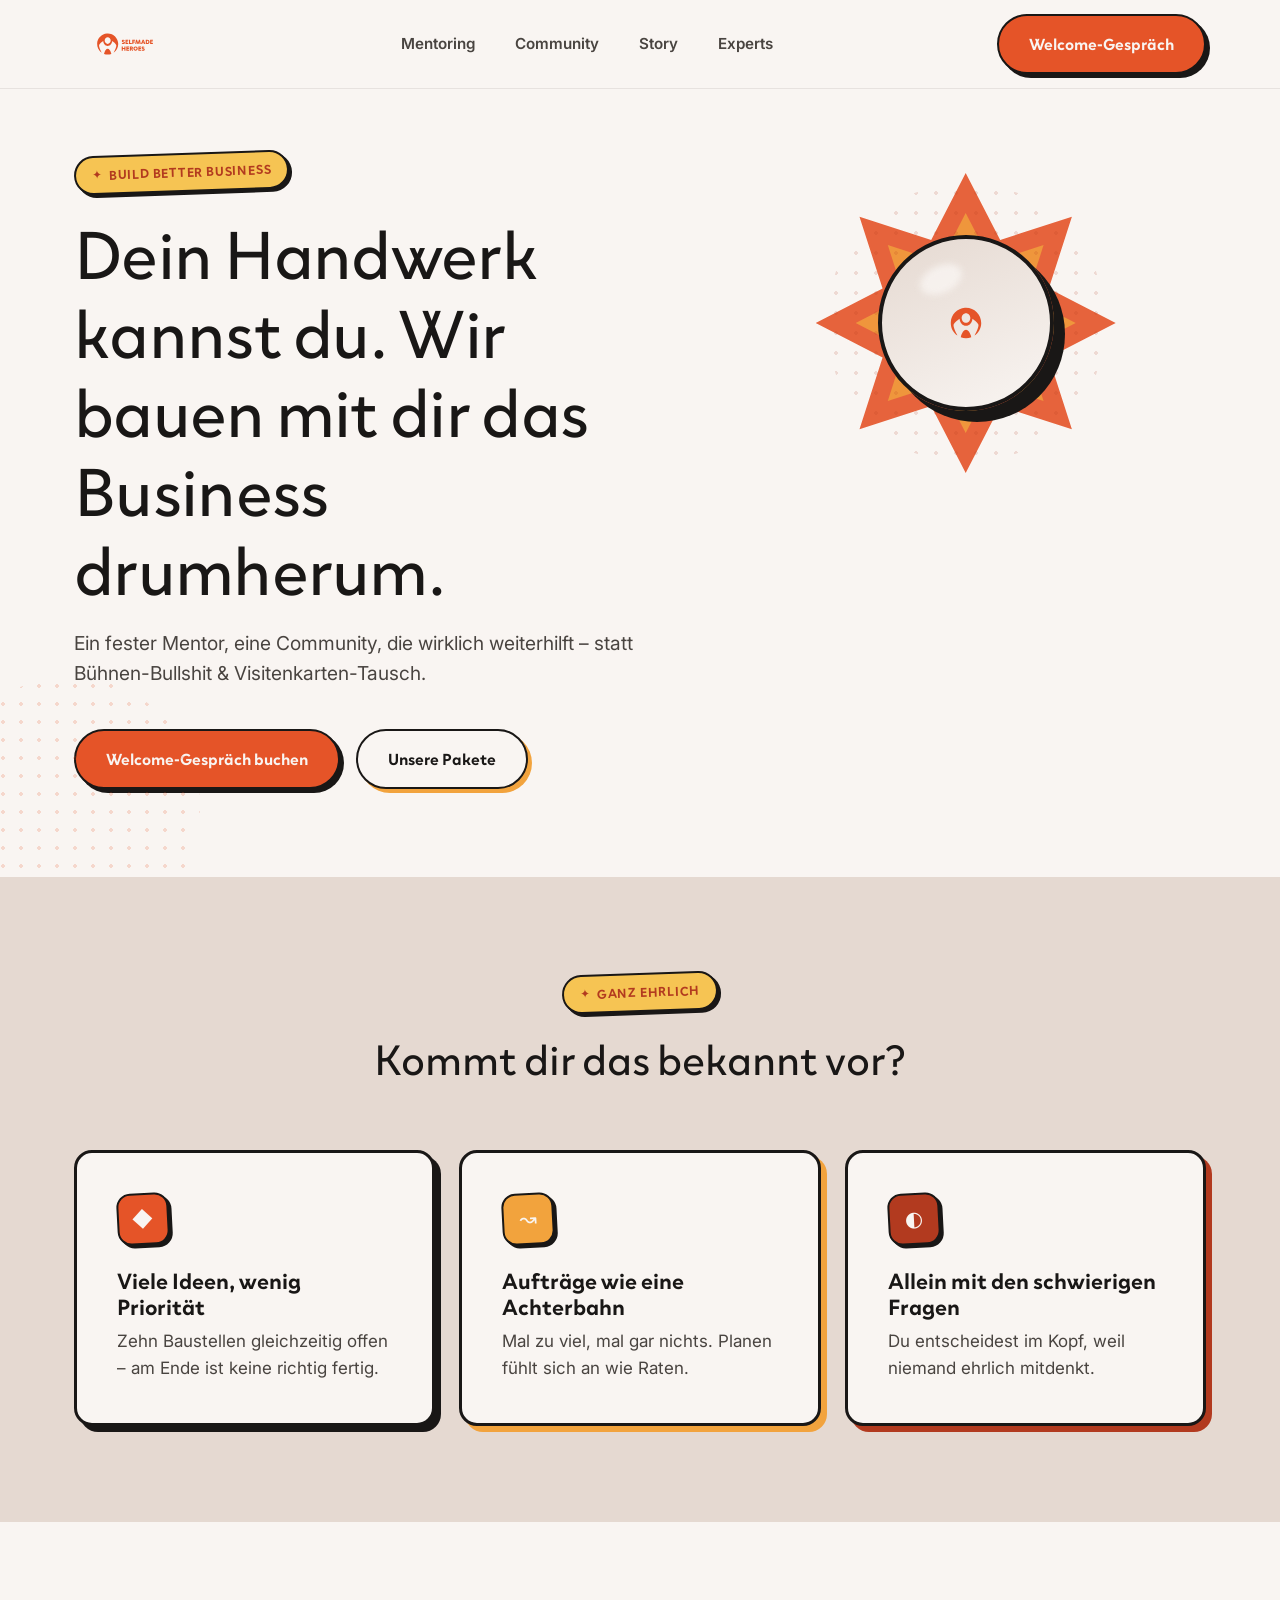
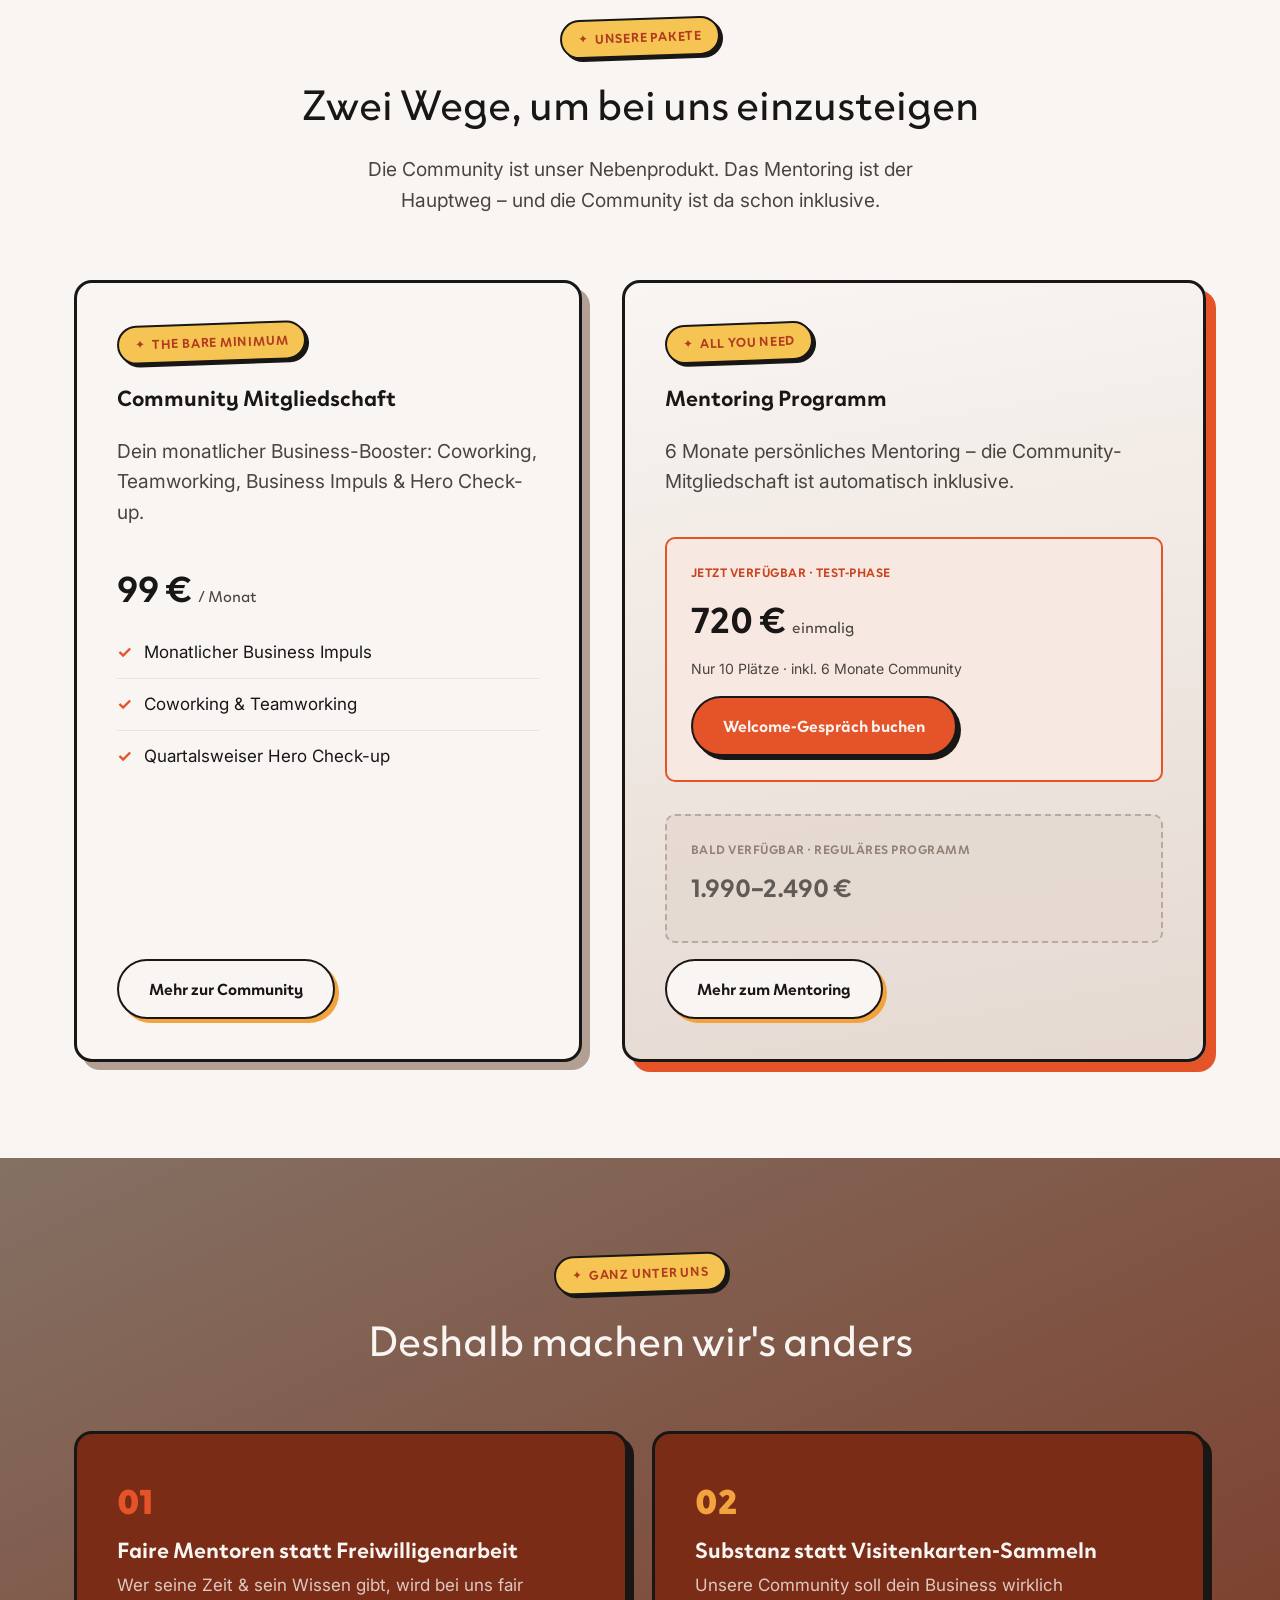
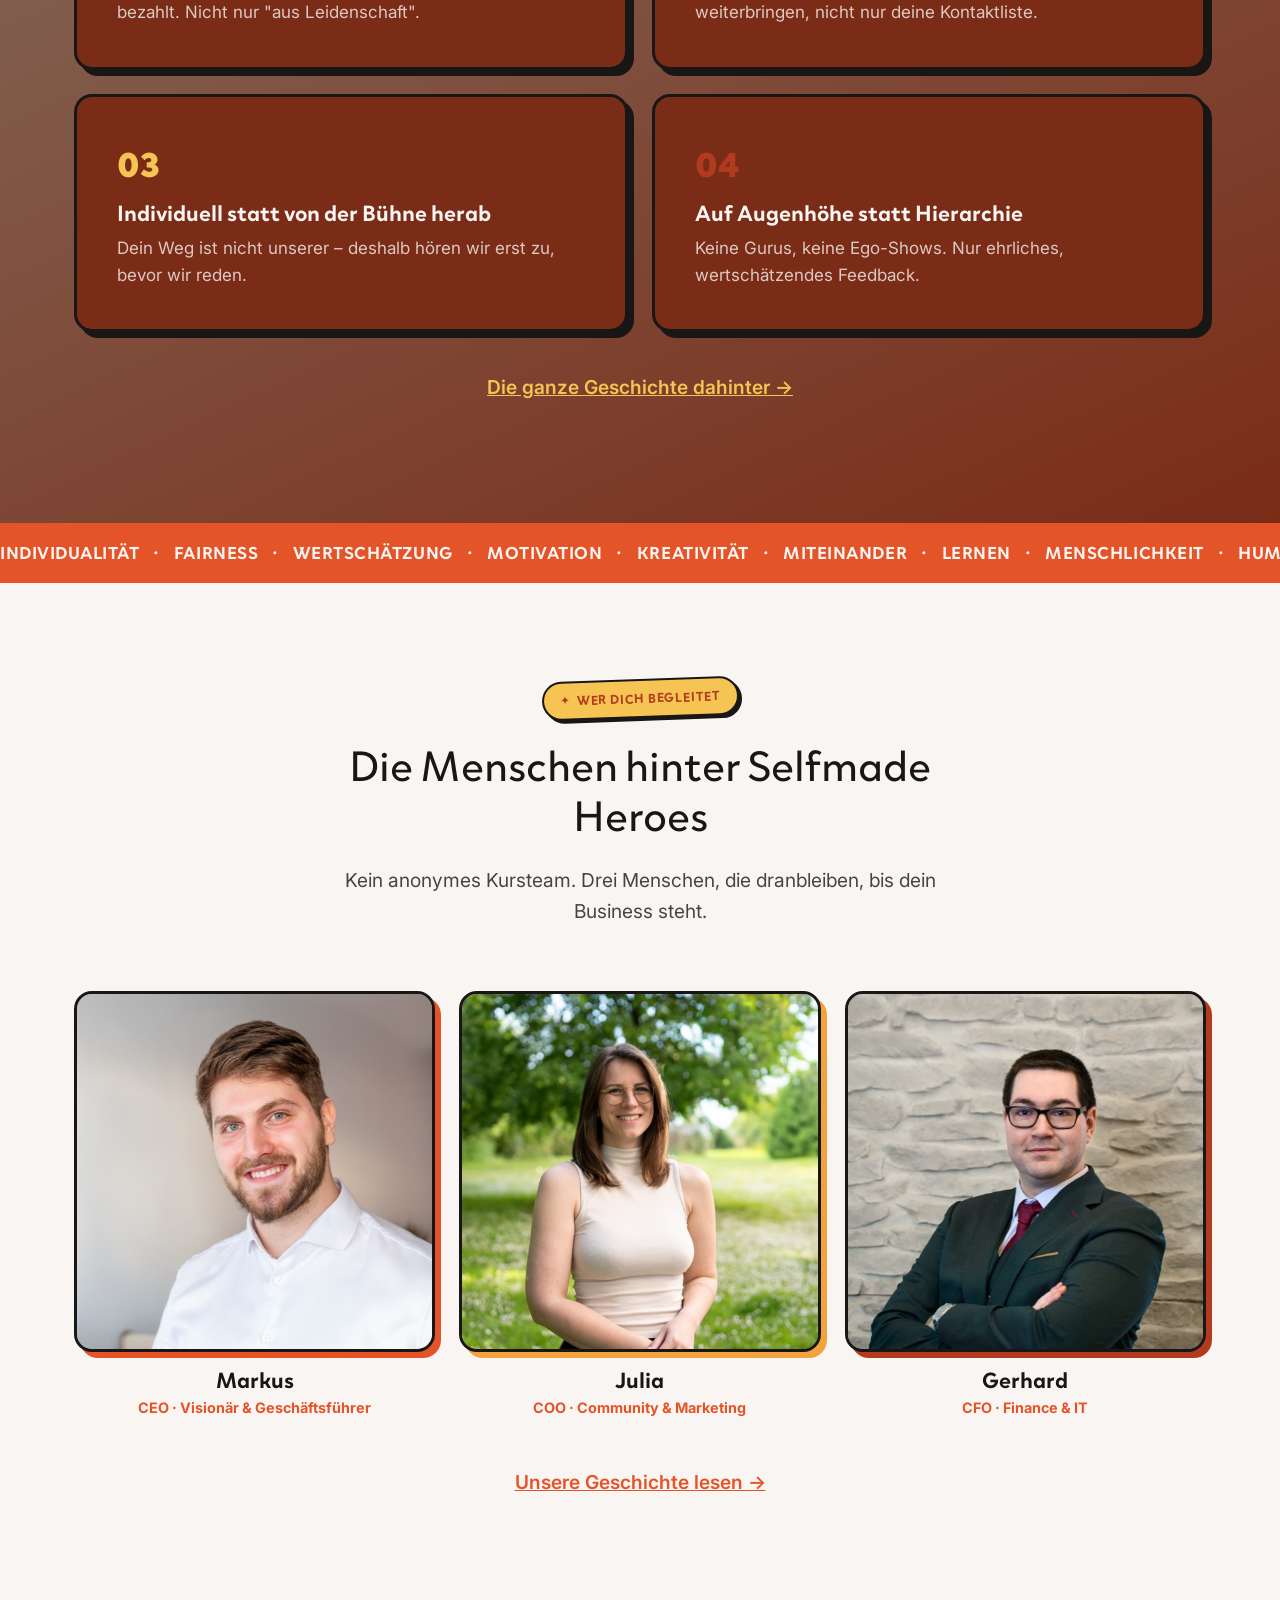
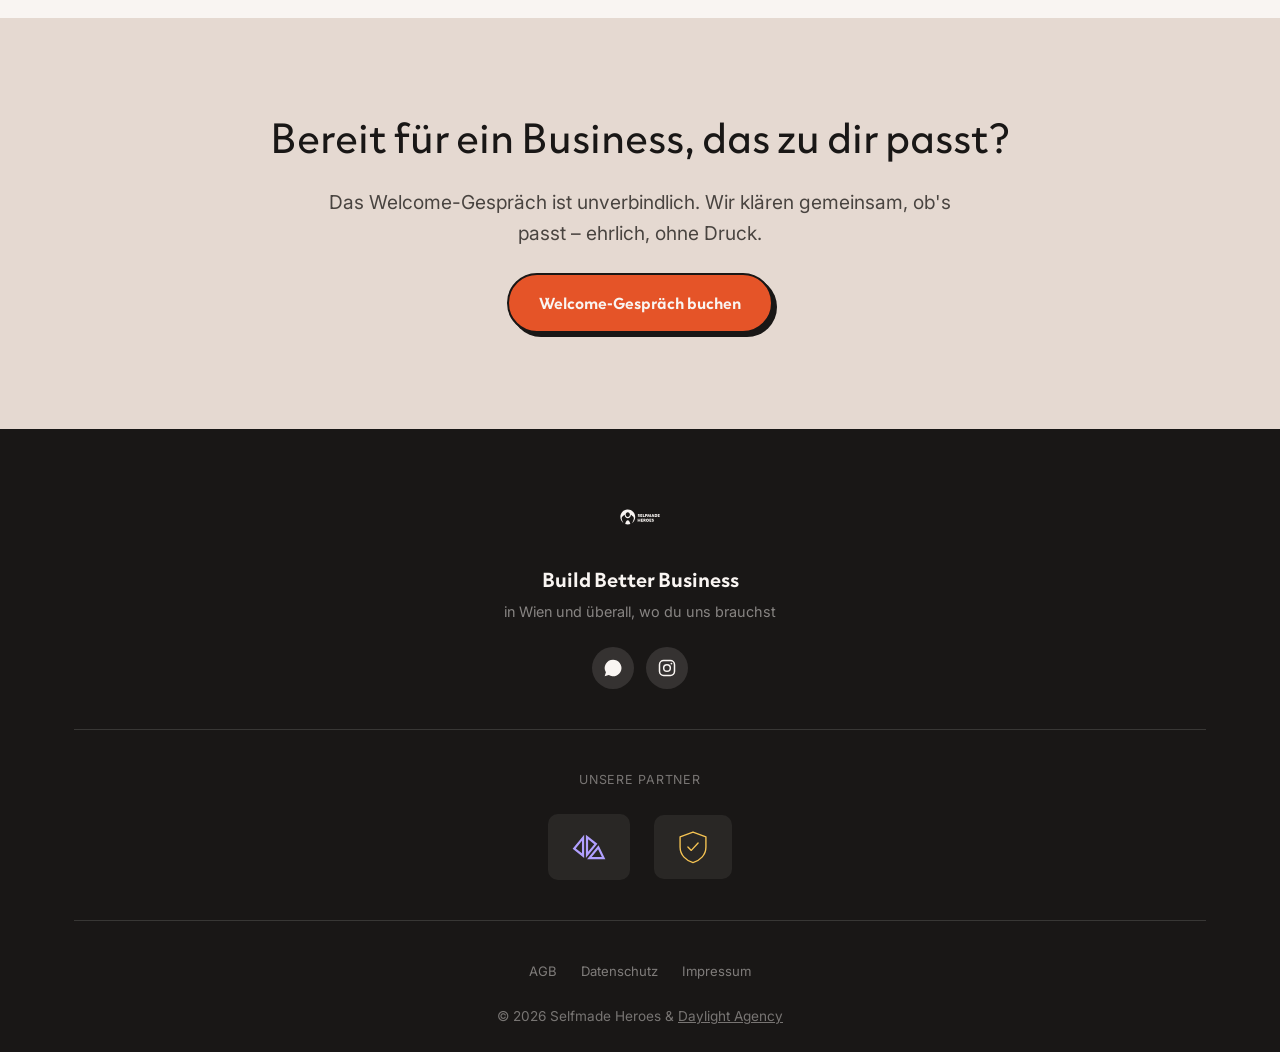
==== commit 07a4975d: "Major polish pass: fix comic burst, comic panels, mobile nav, bigger logo, new footer with partners/" ====
--- a/index.html
+++ b/index.html
@@ -8,7 +8,7 @@
 <link rel="preconnect" href="https://fonts.googleapis.com">
 <link rel="preconnect" href="https://fonts.gstatic.com" crossorigin>
 <link href="https://fonts.googleapis.com/css2?family=Inter:wght@400;500;600;700&display=swap" rel="stylesheet">
-<link rel="stylesheet" href="css/style.css?v=4">
+<link rel="stylesheet" href="css/style.css?v=5">
 </head>
 <body>
 
@@ -28,6 +28,18 @@
     <div class="nav-cta">
       <a href="mentoring.html#pilot" class="btn btn-primary">Welcome-Gespräch</a>
     </div>
+    <button class="nav-toggle" aria-label="Menü öffnen" aria-expanded="false">
+      <span></span><span></span><span></span>
+    </button>
+  </div>
+  <div class="mobile-nav">
+    <ul>
+      <li><a href="mentoring.html">Mentoring</a></li>
+      <li><a href="community.html">Community</a></li>
+      <li><a href="story.html">Story</a></li>
+      <li><a href="experts.html">Experts</a></li>
+    </ul>
+    <a href="mentoring.html#pilot" class="btn btn-primary" style="width:100%; justify-content:center;">Welcome-Gespräch buchen</a>
   </div>
 </header>
 
@@ -37,7 +49,7 @@
   <section class="hero">
     <div class="wrap">
       <div class="hero-copy">
-        <span class="eyebrow">Mentoring auf Augenhöhe</span>
+        <span class="eyebrow">Build Better Business</span>
         <h1>Dein Handwerk kannst du. Wir bauen mit dir das Business drumherum.</h1>
         <p class="lede">Ein fester Mentor, eine Community, die wirklich weiterhilft – statt Bühnen-Bullshit & Visitenkarten-Tausch.</p>
         <div class="hero-cta-row">
@@ -49,12 +61,9 @@
         <div class="comic-burst" aria-hidden="true"></div>
         <div class="comic-burst secondary" aria-hidden="true"></div>
         <div class="comic-dots-ring" aria-hidden="true"></div>
-        <div class="comic-chip chip-1">6 Monate</div>
-        <div class="comic-chip chip-2">Fester Mentor</div>
         <div class="comic-mark">
           <img src="assets/logo/logo-icon.svg" alt="Selfmade Heroes">
         </div>
-        <div class="comic-bubble">„Build Better Business.“</div>
       </div>
     </div>
   </section>
@@ -68,7 +77,7 @@
       </div>
       <div class="grid grid-3">
         <div class="card">
-          <div class="card-icon">✺</div>
+          <div class="card-icon">◆</div>
           <h3>Viele Ideen, wenig Priorität</h3>
           <p>Zehn Baustellen gleichzeitig offen – am Ende ist keine richtig fertig.</p>
         </div>
@@ -97,7 +106,7 @@
       <div class="packages-grid">
 
         <div class="package-card">
-          <span class="eyebrow">Nebenprodukt</span>
+          <span class="eyebrow">The Bare Minimum</span>
           <h3>Community Mitgliedschaft</h3>
           <p class="lede">Dein monatlicher Business-Booster: Coworking, Teamworking, Business Impuls & Hero Check-up.</p>
           <div class="package-price">99&nbsp;€ <small>/ Monat</small></div>
@@ -110,7 +119,7 @@
         </div>
 
         <div class="package-card featured">
-          <span class="eyebrow">Hauptprodukt</span>
+          <span class="eyebrow">All You Need</span>
           <h3>Mentoring Programm</h3>
           <p class="lede">6 Monate persönliches Mentoring – die Community-Mitgliedschaft ist automatisch inklusive.</p>
 
@@ -170,8 +179,8 @@
 
   <div class="values-marquee" aria-hidden="true">
     <div class="values-track">
-      <span>Individualität</span><span>·</span><span>Fairness</span><span>·</span><span>Wertschätzung</span><span>·</span><span>Motivation</span><span>·</span><span>Kreativität</span><span>·</span>
-      <span>Individualität</span><span>·</span><span>Fairness</span><span>·</span><span>Wertschätzung</span><span>·</span><span>Motivation</span><span>·</span><span>Kreativität</span><span>·</span>
+      <span>Individualität</span><span>·</span><span>Fairness</span><span>·</span><span>Wertschätzung</span><span>·</span><span>Motivation</span><span>·</span><span>Kreativität</span><span>·</span><span>Miteinander</span><span>·</span><span>Lernen</span><span>·</span><span>Menschlichkeit</span><span>·</span><span>Humor</span><span>·</span><span>Mut</span><span>·</span>
+      <span>Individualität</span><span>·</span><span>Fairness</span><span>·</span><span>Wertschätzung</span><span>·</span><span>Motivation</span><span>·</span><span>Kreativität</span><span>·</span><span>Miteinander</span><span>·</span><span>Lernen</span><span>·</span><span>Menschlichkeit</span><span>·</span><span>Humor</span><span>·</span><span>Mut</span><span>·</span>
     </div>
   </div>
 
@@ -187,17 +196,17 @@
         <div class="team-card">
           <div class="team-photo"><img src="assets/team/markus.jpg" alt="Markus, Mitgründer Selfmade Heroes"></div>
           <h3>Markus</h3>
-          <div class="team-role">Mentoring & Produkt</div>
+          <div class="team-role">CEO · Visionär & Geschäftsführer</div>
         </div>
         <div class="team-card">
           <div class="team-photo"><img src="assets/team/julia.jpg" alt="Julia, Mitgründerin Selfmade Heroes"></div>
           <h3>Julia</h3>
-          <div class="team-role">Marke, Website & Community</div>
+          <div class="team-role">COO · Community & Marketing</div>
         </div>
         <div class="team-card">
           <div class="team-photo"><img src="assets/team/gerhard.jpg" alt="Gerhard, Mitgründer Selfmade Heroes"></div>
           <h3>Gerhard</h3>
-          <div class="team-role">Technik & Zahlen</div>
+          <div class="team-role">CFO · Finance & IT</div>
         </div>
       </div>
       <p class="lede center" style="margin-top:var(--space-4);"><a href="story.html" style="color:var(--color-primary); font-weight:600;">Unsere Geschichte lesen →</a></p>
@@ -217,23 +226,36 @@
 
 <footer class="site-footer">
   <div class="wrap">
-    <div class="footer-top">
+    <div class="footer-main">
       <a href="index.html" class="footer-brand" role="img" aria-label="Selfmade Heroes">
         <span class="footer-brand-mark"></span>
       </a>
-      <ul class="footer-links">
-        <li><a href="mentoring.html">Mentoring</a></li>
-        <li><a href="community.html">Community</a></li>
-        <li><a href="story.html">Story</a></li>
-        <li><a href="experts.html">Experts</a></li>
-        <li><a href="impressum.html">Impressum</a></li>
-        <li><a href="datenschutz.html">Datenschutz</a></li>
-        <li><a href="agb.html">AGB</a></li>
-      </ul>
-    </div>
+      <p class="footer-slogan">Build Better Business</p>
+      <p class="footer-location">in Wien und überall, wo du uns brauchst</p>
+      <div class="footer-social">
+        <a href="#" target="_blank" rel="noopener" aria-label="WhatsApp Gruppe" class="social-icon"><svg viewBox="0 0 24 24" width="20" height="20" fill="currentColor" aria-hidden="true"><path d="M17.5 14.4c-.3-.1-1.7-.8-1.9-.9-.3-.1-.4-.1-.6.1-.2.3-.7.9-.8 1-.2.2-.3.2-.5.1-.3-.1-1.2-.4-2.3-1.4-.8-.7-1.4-1.6-1.6-1.9-.2-.3 0-.5.1-.6.1-.1.3-.3.4-.5.1-.1.2-.3.3-.4.1-.2 0-.3 0-.5-.1-.1-.6-1.5-.8-2-.2-.5-.4-.4-.6-.4h-.5c-.2 0-.5.1-.7.3-.3.3-1 1-1 2.4s1 2.8 1.2 3c.1.2 2 3.1 5 4.3.7.3 1.2.5 1.7.6.7.2 1.3.2 1.8.1.5-.1 1.7-.7 1.9-1.3.2-.7.2-1.2.2-1.3-.1-.1-.3-.2-.5-.3zM12 2a10 10 0 0 0-8.5 15.2L2 22l4.9-1.5A10 10 0 1 0 12 2z"/></svg></a>
+        <a href="#" target="_blank" rel="noopener" aria-label="Instagram" class="social-icon"><svg viewBox="0 0 24 24" width="20" height="20" fill="none" stroke="currentColor" stroke-width="1.8" aria-hidden="true"><rect x="3" y="3" width="18" height="18" rx="5"/><circle cx="12" cy="12" r="4"/><circle cx="17.3" cy="6.7" r="1.1" fill="currentColor" stroke="none"/></svg></a>
+      </div>
+    </div>
+
+    <div class="footer-partners">
+      <span class="footer-partners-label">Unsere Partner</span>
+      <div class="footer-partner-logos">
+        <a href="https://daylight-agency.com" target="_blank" rel="noopener" class="partner-card" aria-label="Daylight Agency">
+          <img src="assets/partner/Daylight_Logo.svg" alt="Daylight Agency">
+        </a>
+        <div class="partner-card" aria-label="Finanziell abgesichert" title="Finanziell abgesichert"><svg viewBox="0 0 100 100" width="34" height="34" fill="none" stroke="currentColor" stroke-width="4" aria-hidden="true"><path stroke-linejoin="round" d="M50 6 L88 20 V50 C88 74 70 90 50 96 C30 90 12 74 12 50 V20 Z"/><path stroke-linecap="round" stroke-linejoin="round" d="M35 50 l10 10 l20 -22"/></svg></div>
+      </div>
+    </div>
+
+    <ul class="footer-legal-links">
+      <li><a href="agb.html">AGB</a></li>
+      <li><a href="datenschutz.html">Datenschutz</a></li>
+      <li><a href="impressum.html">Impressum</a></li>
+    </ul>
+
     <div class="footer-bottom">
-      <span>© 2026 Selfmade Heroes</span>
-      <span>Build Better Business.</span>
+      <span>&copy; 2026 Selfmade Heroes &amp; <a href="https://daylight-agency.com" target="_blank" rel="noopener">Daylight Agency</a></span>
     </div>
   </div>
 </footer>
--- a/css/style.css
+++ b/css/style.css
@@ -1,4 +1,4 @@
-@import url("variables.css?v=2");
+@import url("variables.css?v=3");
 
 @font-face {
   font-family: "Clother";
@@ -130,7 +130,9 @@
 .eyebrow {
   display: inline-flex;
   align-items: center;
+  align-self: flex-start;
   gap: 6px;
+  width: fit-content;
   font-family: var(--font-display);
   font-weight: 700;
   font-size: 0.82rem;
@@ -229,8 +231,8 @@
   display: flex;
   align-items: center;
   justify-content: space-between;
-  padding-top: 14px;
-  padding-bottom: 14px;
+  padding-top: 10px;
+  padding-bottom: 10px;
 }
 
 .brand {
@@ -240,7 +242,7 @@
   text-decoration: none;
 }
 
-.brand img { height: 48px; width: auto; }
+.brand img { height: 68px; width: auto; }
 
 .brand span {
   font-family: var(--font-display);
@@ -270,12 +272,69 @@
 
 .nav-cta { display: flex; }
 
-.nav-toggle { display: none; }
+.nav-toggle {
+  display: none;
+  flex-direction: column;
+  justify-content: center;
+  gap: 5px;
+  width: 42px;
+  height: 42px;
+  background: transparent;
+  border: none;
+  cursor: pointer;
+  padding: 0;
+}
+
+.nav-toggle span {
+  display: block;
+  height: 3px;
+  border-radius: 2px;
+  background: var(--color-ink);
+  transition: transform 0.2s ease, opacity 0.2s ease;
+}
+
+.nav-toggle[aria-expanded="true"] span:nth-child(1) { transform: translateY(8px) rotate(45deg); }
+.nav-toggle[aria-expanded="true"] span:nth-child(2) { opacity: 0; }
+.nav-toggle[aria-expanded="true"] span:nth-child(3) { transform: translateY(-8px) rotate(-45deg); }
+
+.mobile-nav {
+  display: none;
+  position: absolute;
+  top: 100%;
+  left: 0;
+  right: 0;
+  background: var(--bg);
+  border-bottom: 3px solid var(--color-ink);
+  box-shadow: 0 12px 24px color-mix(in srgb, var(--color-ink) 22%, transparent);
+  padding: var(--space-3) var(--space-3) var(--space-4);
+  z-index: 49;
+}
+
+.mobile-nav.is-open { display: block; }
+
+.mobile-nav ul {
+  list-style: none;
+  margin: 0 0 var(--space-3);
+  padding: 0;
+  display: flex;
+  flex-direction: column;
+  gap: var(--space-2);
+}
+
+.mobile-nav a {
+  font-family: var(--font-display);
+  font-weight: 700;
+  font-size: 1.15rem;
+  text-decoration: none;
+  color: var(--text);
+}
+
+.mobile-nav a:hover { color: var(--color-primary); }
 
 /* Hero */
 .hero {
-  padding-top: var(--space-6);
-  padding-bottom: var(--space-6);
+  padding-top: var(--space-5);
+  padding-bottom: var(--space-5);
   position: relative;
   overflow: hidden;
 }
@@ -284,7 +343,7 @@
   display: grid;
   grid-template-columns: 1.1fr 0.9fr;
   gap: var(--space-5);
-  align-items: center;
+  align-items: start;
 }
 
 .hero-copy h1 { margin-bottom: var(--space-2); }
@@ -321,7 +380,7 @@
 /* Comic hero scene */
 .hero-comic {
   position: relative;
-  min-height: 420px;
+  min-height: 340px;
   display: flex;
   align-items: center;
   justify-content: center;
@@ -332,34 +391,34 @@
   position: absolute;
   top: 50%;
   left: 50%;
-  width: 460px;
-  height: 460px;
+  width: 300px;
+  height: 300px;
   transform: translate(-50%, -50%);
-  background: repeating-conic-gradient(from 0deg, var(--color-primary) 0deg 4deg, transparent 4deg 20deg);
-  opacity: 0.4;
-  border-radius: 50%;
-  animation: spin-slow 50s linear infinite;
+  clip-path: polygon(50% 0%, 61.5% 22.3%, 85.4% 14.6%, 77.7% 38.5%, 100% 50%, 77.7% 61.5%, 85.4% 85.4%, 61.5% 77.7%, 50% 100%, 38.5% 77.7%, 14.6% 85.4%, 22.3% 61.5%, 0% 50%, 22.3% 38.5%, 14.6% 14.6%, 38.5% 22.3%);
+  background: var(--color-primary);
+  opacity: 0.9;
+  animation: spin-slow 80s linear infinite;
   z-index: 0;
 }
 
 .comic-burst.secondary {
-  width: 330px;
-  height: 330px;
-  background: repeating-conic-gradient(from 12deg, var(--color-amber) 0deg 3deg, transparent 3deg 17deg);
-  opacity: 0.35;
-  animation: spin-slow-reverse 38s linear infinite;
+  width: 220px;
+  height: 220px;
+  background: var(--color-amber);
+  opacity: 0.8;
+  animation: spin-slow-reverse 60s linear infinite;
 }
 
 .comic-dots-ring {
   position: absolute;
   top: 50%;
   left: 50%;
-  width: 380px;
-  height: 380px;
+  width: 280px;
+  height: 280px;
   transform: translate(-50%, -50%);
   background-image: radial-gradient(var(--color-rust) 2px, transparent 2px);
   background-size: 20px 20px;
-  opacity: 0.16;
+  opacity: 0.14;
   border-radius: 50%;
   z-index: 0;
 }
@@ -531,15 +590,18 @@
 .card p { margin-bottom: 0; color: var(--text-soft); }
 
 .card-icon {
-  width: 56px;
-  height: 56px;
-  clip-path: polygon(50% 0%, 61% 35%, 98% 35%, 69% 57%, 79% 91%, 50% 70%, 21% 91%, 31% 57%, 2% 35%, 39% 35%);
+  width: 52px;
+  height: 52px;
+  border-radius: 14px;
+  border: 2.5px solid var(--color-ink);
+  box-shadow: 3px 3px 0 var(--color-ink);
   background: var(--color-primary);
   color: var(--color-paper);
   display: flex;
   align-items: center;
   justify-content: center;
   font-size: 1.3rem;
+  transform: rotate(-3deg);
   margin-bottom: var(--space-3);
 }
 
@@ -559,20 +621,27 @@
 .manifesto-grid {
   display: grid;
   grid-template-columns: repeat(2, 1fr);
-  gap: 1px;
-  background: color-mix(in srgb, var(--color-paper) 12%, transparent);
-  border-radius: var(--radius);
-  overflow: hidden;
+  gap: var(--space-3);
 }
 
 .manifesto-item {
   background: var(--bg-warm-dark);
+  border: 3px solid var(--color-ink);
+  border-radius: var(--radius);
+  box-shadow: 6px 6px 0 var(--color-ink);
   padding: var(--space-4);
-  transition: background 0.25s ease;
-}
+  transition: background 0.2s ease, transform 0.2s ease, box-shadow 0.2s ease;
+  transform: rotate(-1deg);
+}
+
+.manifesto-item:nth-child(2) { transform: rotate(1deg); }
+.manifesto-item:nth-child(3) { transform: rotate(1deg); }
+.manifesto-item:nth-child(4) { transform: rotate(-1deg); }
 
 .manifesto-item:hover {
-  background: var(--color-rust);
+  background: var(--color-primary);
+  transform: rotate(0deg) translateY(-4px);
+  box-shadow: 8px 8px 0 var(--color-ink);
 }
 
 .manifesto-mark {
@@ -582,10 +651,12 @@
   font-weight: 900;
   color: var(--color-primary);
   margin-bottom: var(--space-1);
+  transition: color 0.2s ease;
 }
 
 .manifesto-item:nth-child(2) .manifesto-mark { color: var(--color-amber); }
 .manifesto-item:nth-child(3) .manifesto-mark { color: var(--color-sunflower); }
+.manifesto-item:hover .manifesto-mark { color: var(--color-ink); }
 .manifesto-item:nth-child(4) .manifesto-mark { color: var(--color-rust); }
 
 .manifesto-item h3 {
@@ -600,7 +671,7 @@
 
 /* Values marquee */
 .values-marquee {
-  background: linear-gradient(100deg, var(--color-rust) 0%, var(--color-primary) 45%, var(--color-amber) 80%, var(--color-sunflower) 100%);
+  background: var(--color-primary);
   overflow: hidden;
   padding: 16px 0;
 }
@@ -1037,25 +1108,19 @@
   font-size: 0.9rem;
 }
 
-.footer-top {
-  display: flex;
-  justify-content: space-between;
-  align-items: flex-start;
-  gap: var(--space-4);
+.footer-main {
+  text-align: center;
   margin-bottom: var(--space-4);
-  padding-bottom: var(--space-4);
-  border-bottom: 1px solid color-mix(in srgb, var(--color-paper) 14%, transparent);
 }
 
 .footer-brand {
-  display: flex;
+  display: inline-flex;
   align-items: center;
-  gap: 10px;
 }
 
 .footer-brand-mark {
-  width: 150px;
-  height: 30px;
+  width: 230px;
+  height: 48px;
   background-color: var(--color-paper);
   -webkit-mask-image: url("../assets/logo/logo-icon-wordmark.svg");
   mask-image: url("../assets/logo/logo-icon-wordmark.svg");
@@ -1063,34 +1128,106 @@
   mask-size: contain;
   -webkit-mask-repeat: no-repeat;
   mask-repeat: no-repeat;
-  -webkit-mask-position: left center;
-  mask-position: left center;
-}
-
-.footer-brand span {
-  font-family: var(--font-display);
-  font-weight: 700;
+  -webkit-mask-position: center;
+  mask-position: center;
+}
+
+.footer-slogan {
+  font-family: var(--font-display);
+  font-weight: 700;
+  font-size: 1.3rem;
   color: var(--color-paper);
-}
-
-.footer-links {
-  display: flex;
-  gap: var(--space-4);
+  margin: var(--space-2) 0 4px;
+}
+
+.footer-location {
+  font-size: 0.9rem;
+  opacity: 0.7;
+  margin: 0 0 var(--space-3);
+}
+
+.footer-social {
+  display: flex;
+  justify-content: center;
+  gap: 12px;
+}
+
+.social-icon {
+  width: 42px;
+  height: 42px;
+  border-radius: 50%;
+  display: flex;
+  align-items: center;
+  justify-content: center;
+  background: color-mix(in srgb, var(--color-paper) 12%, transparent);
+  color: var(--color-paper);
+  transition: background 0.2s ease, transform 0.2s ease;
+}
+
+.social-icon:hover {
+  background: var(--color-primary);
+  transform: translateY(-3px);
+}
+
+.footer-partners {
+  text-align: center;
+  padding: var(--space-4) 0;
+  border-top: 1px solid color-mix(in srgb, var(--color-paper) 14%, transparent);
+  border-bottom: 1px solid color-mix(in srgb, var(--color-paper) 14%, transparent);
+  margin-bottom: var(--space-4);
+}
+
+.footer-partners-label {
+  display: block;
+  font-size: 0.78rem;
+  text-transform: uppercase;
+  letter-spacing: 0.06em;
+  opacity: 0.6;
+  margin-bottom: var(--space-3);
+}
+
+.footer-partner-logos {
+  display: flex;
+  justify-content: center;
+  align-items: center;
+  gap: var(--space-3);
+  flex-wrap: wrap;
+}
+
+.partner-card {
+  background: color-mix(in srgb, var(--color-paper) 7%, transparent);
+  border-radius: var(--radius-sm);
+  padding: 14px 22px;
+  display: flex;
+  align-items: center;
+  justify-content: center;
+  min-height: 64px;
+}
+
+.partner-card img { height: 38px; width: auto; }
+.partner-card svg { color: var(--color-sunflower); }
+
+.footer-legal-links {
+  display: flex;
+  justify-content: center;
+  gap: var(--space-3);
   list-style: none;
-  margin: 0;
+  margin: 0 0 var(--space-3);
   padding: 0;
-  flex-wrap: wrap;
-}
-
-.footer-links a { text-decoration: none; }
-.footer-links a:hover { color: var(--color-paper); }
+  font-size: 0.82rem;
+  opacity: 0.65;
+}
+
+.footer-legal-links a { text-decoration: none; }
+.footer-legal-links a:hover { opacity: 1; color: var(--color-paper); }
 
 .footer-bottom {
-  display: flex;
-  justify-content: space-between;
-  flex-wrap: wrap;
-  gap: var(--space-2);
-}
+  text-align: center;
+  font-size: 0.85rem;
+  opacity: 0.6;
+}
+
+.footer-bottom a { color: inherit; text-decoration: underline; }
 
 /* Utility */
 .mt-0 { margin-top: 0; }
@@ -1109,6 +1246,7 @@
 
 @media (max-width: 720px) {
   .nav-links, .nav-cta { display: none; }
+  .nav-toggle { display: flex; }
   .grid-3 { grid-template-columns: 1fr; }
   .steps { grid-template-columns: 1fr 1fr; }
   section { padding: var(--space-5) 0; }
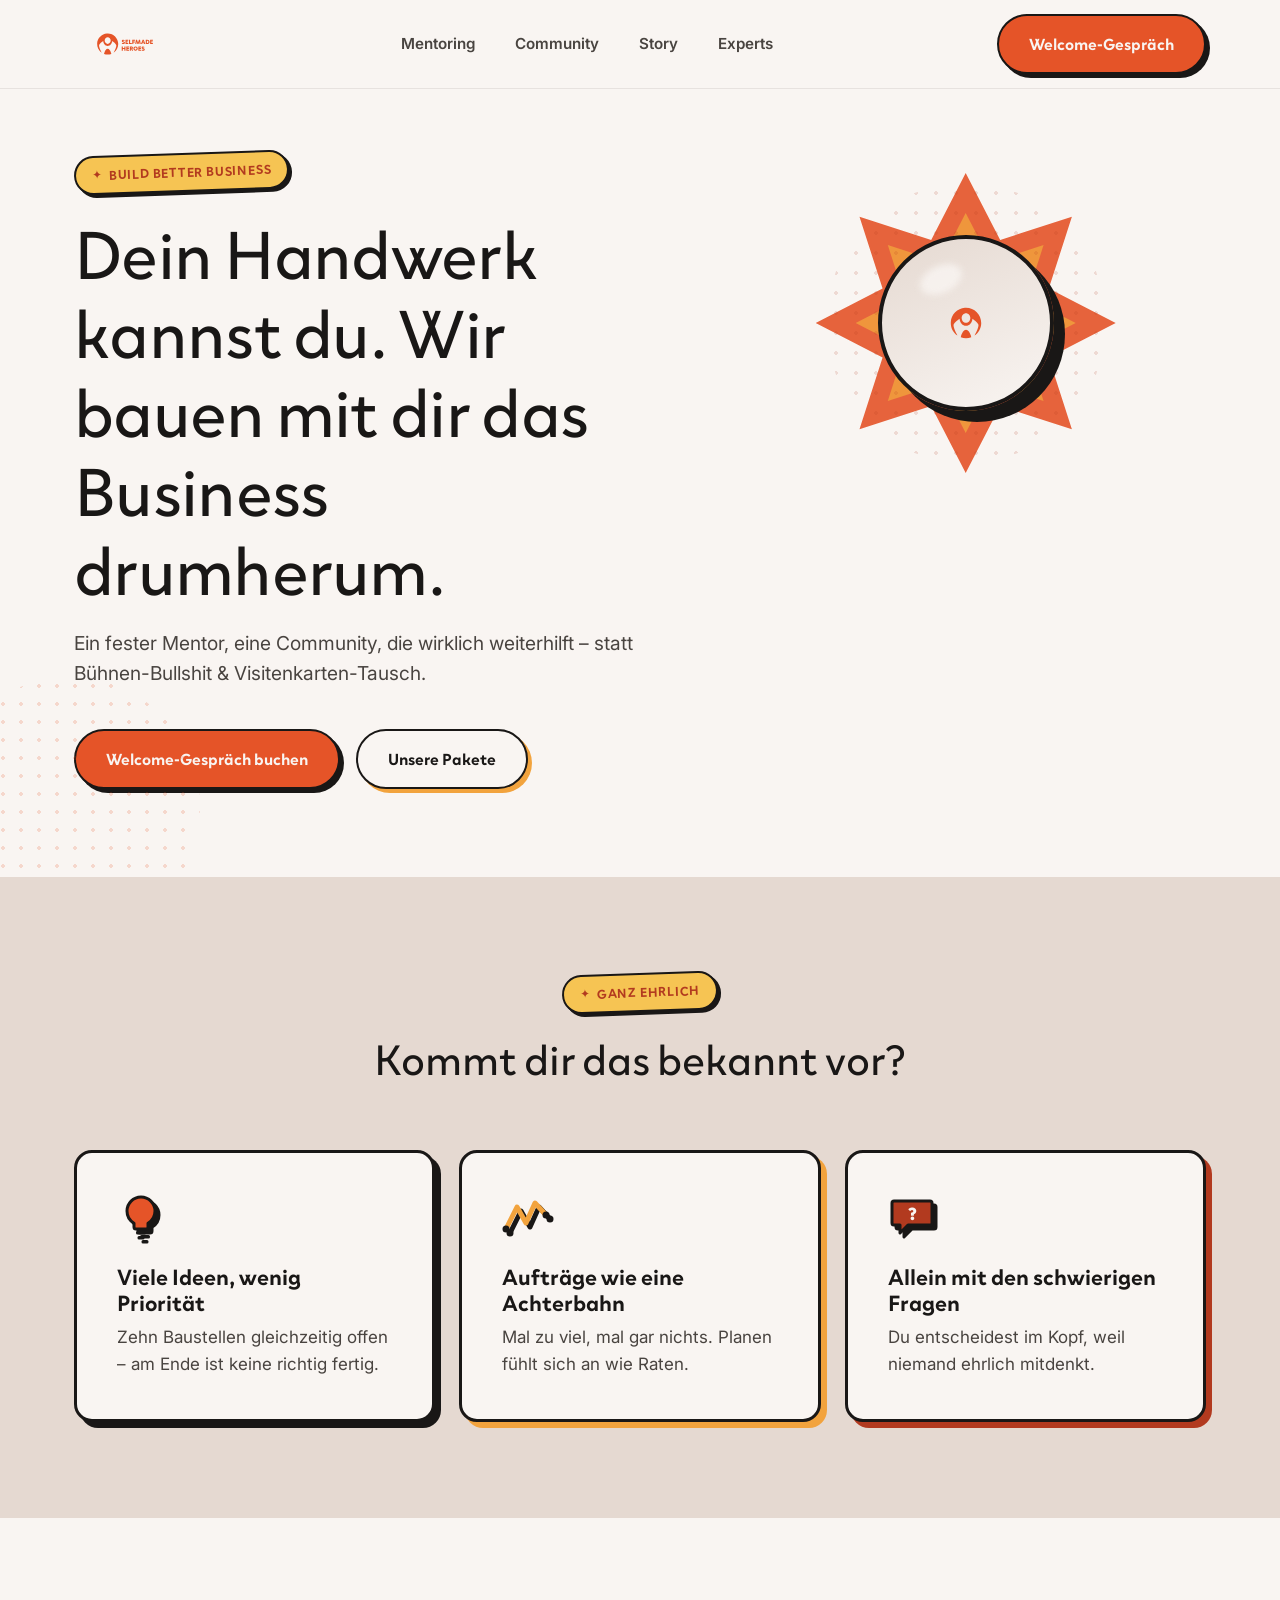
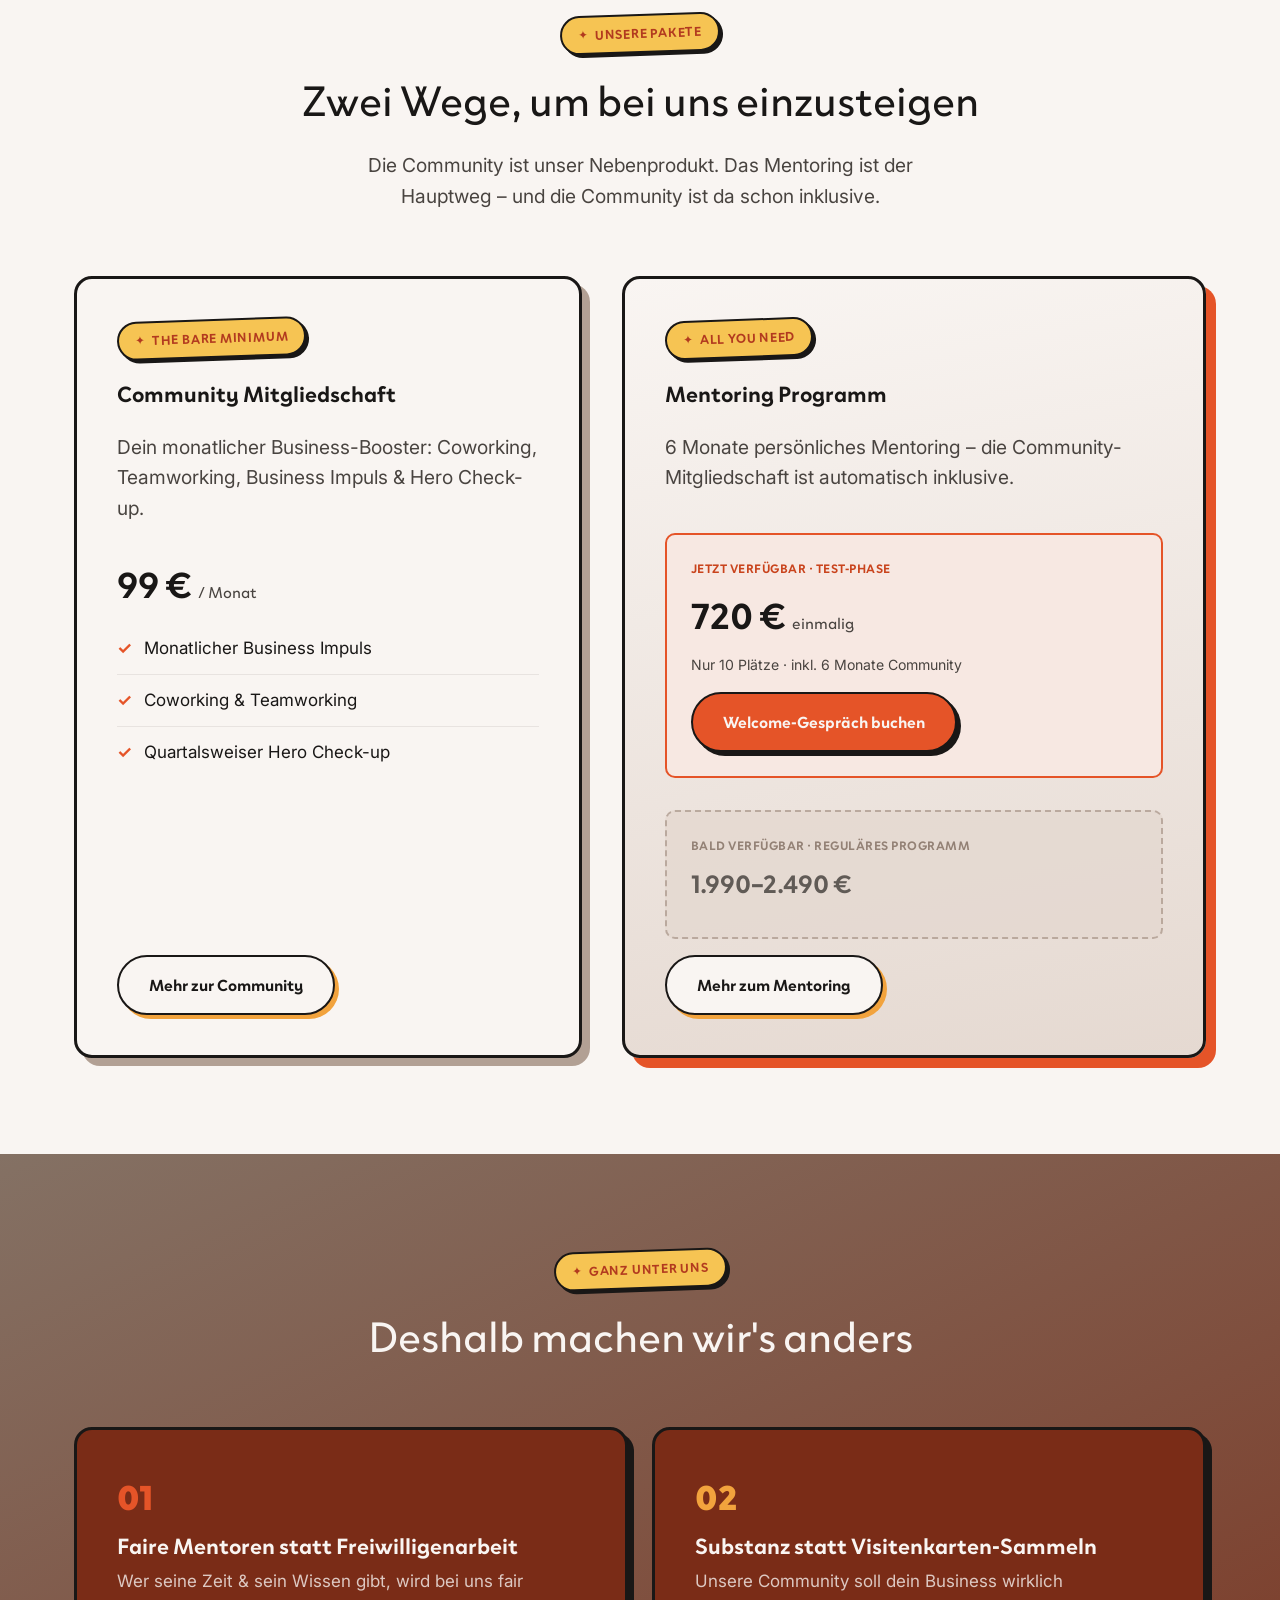
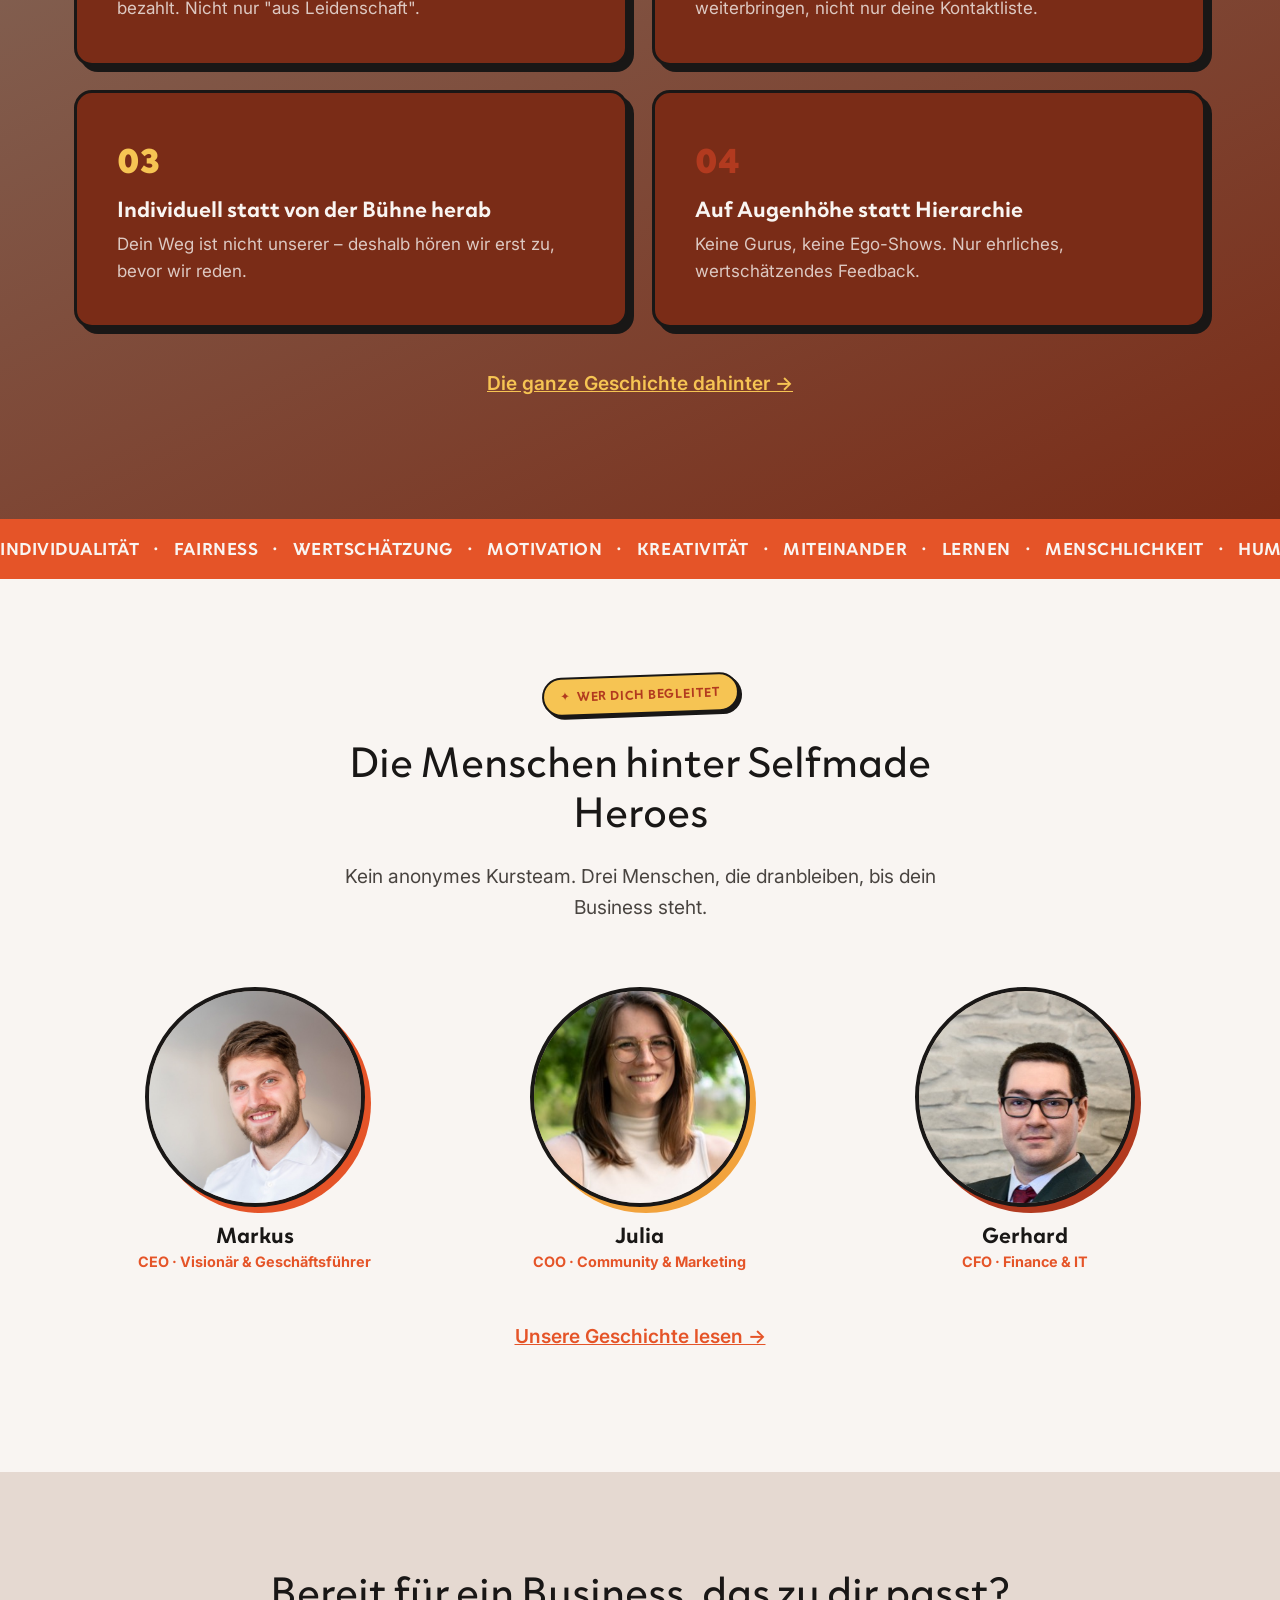
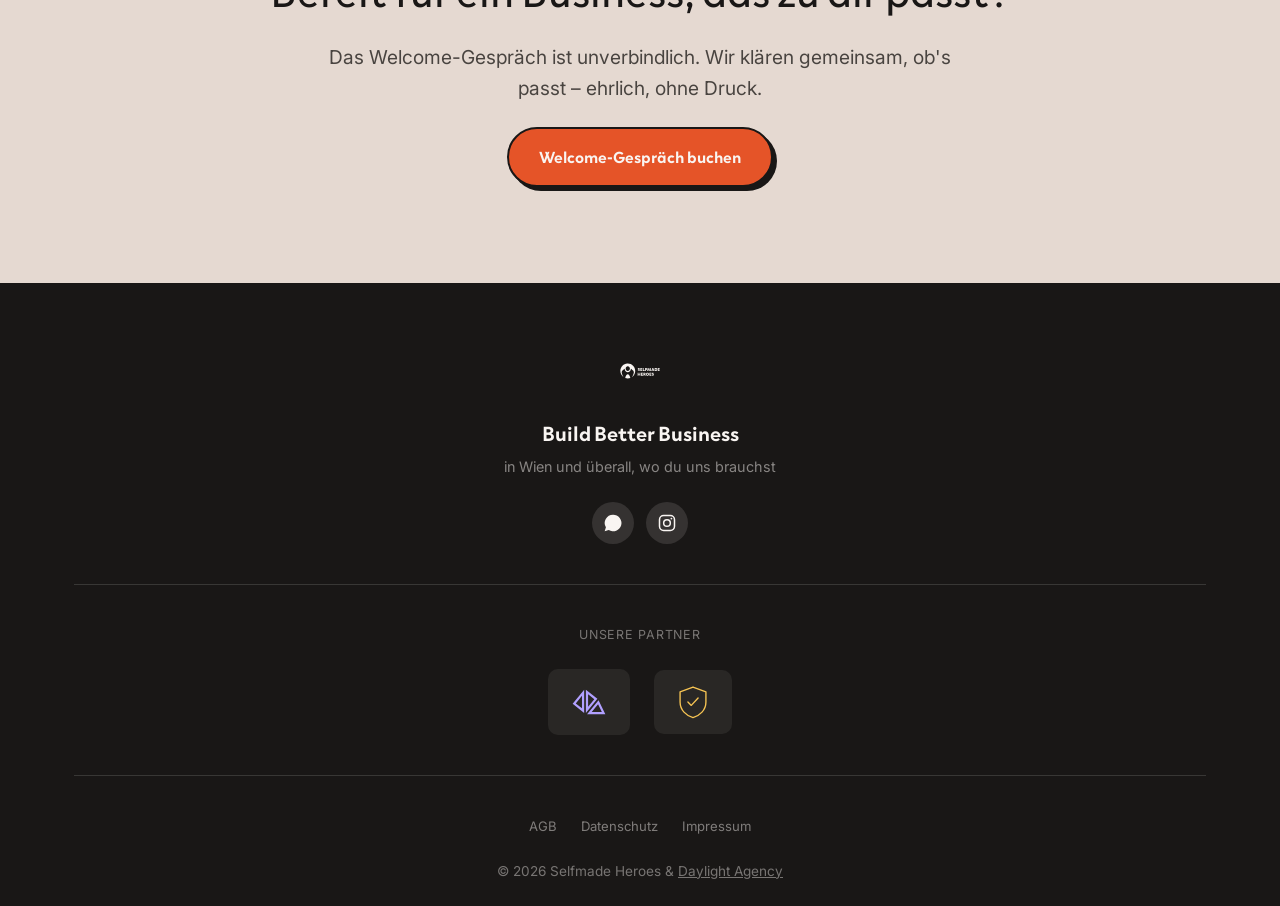
==== commit 745948cd: "Replace boxed icon glyphs with standalone comic-outline SVG icons; make team photos circular with co" ====
--- a/index.html
+++ b/index.html
@@ -77,17 +77,34 @@
       </div>
       <div class="grid grid-3">
         <div class="card">
-          <div class="card-icon">◆</div>
+          <div class="card-icon">
+            <svg class="icon-comic" viewBox="0 0 48 48" width="48" height="48" aria-hidden="true">
+              <path style="fill:var(--color-primary); stroke:var(--color-ink); stroke-width:3; stroke-linejoin:round;" d="M24 4c-7.7 0-14 6.3-14 14 0 5.2 2.8 9.7 7 12.2V34c0 1.1.9 2 2 2h10c1.1 0 2-.9 2-2v-3.8c4.2-2.5 7-7 7-12.2 0-7.7-6.3-14-14-14z"/>
+              <rect x="19" y="38" width="10" height="3.5" rx="1.5" style="fill:var(--color-ink);"/>
+              <rect x="20.5" y="43" width="7" height="3.5" rx="1.5" style="fill:var(--color-ink);"/>
+            </svg>
+          </div>
           <h3>Viele Ideen, wenig Priorität</h3>
           <p>Zehn Baustellen gleichzeitig offen – am Ende ist keine richtig fertig.</p>
         </div>
         <div class="card">
-          <div class="card-icon">↝</div>
+          <div class="card-icon">
+            <svg class="icon-comic" viewBox="0 0 48 48" width="48" height="48" aria-hidden="true">
+              <path style="fill:none; stroke:var(--color-amber); stroke-width:5; stroke-linecap:round; stroke-linejoin:round;" d="M4 36 L15 14 L24 30 L33 10 L44 22"/>
+              <circle cx="4" cy="36" r="3.5" style="fill:var(--color-ink);"/>
+              <circle cx="44" cy="22" r="3.5" style="fill:var(--color-ink);"/>
+            </svg>
+          </div>
           <h3>Aufträge wie eine Achterbahn</h3>
           <p>Mal zu viel, mal gar nichts. Planen fühlt sich an wie Raten.</p>
         </div>
         <div class="card">
-          <div class="card-icon">◐</div>
+          <div class="card-icon">
+            <svg class="icon-comic" viewBox="0 0 48 48" width="48" height="48" aria-hidden="true">
+              <path style="fill:var(--color-rust); stroke:var(--color-ink); stroke-width:3; stroke-linejoin:round;" d="M6 8h36c1.1 0 2 .9 2 2v20c0 1.1-.9 2-2 2H20l-8 8v-8H6c-1.1 0-2-.9-2-2V10c0-1.1.9-2 2-2z"/>
+              <text x="24" y="27" text-anchor="middle" style="font-family:var(--font-display); font-weight:900; font-size:18px; fill:var(--color-paper);">?</text>
+            </svg>
+          </div>
           <h3>Allein mit den schwierigen Fragen</h3>
           <p>Du entscheidest im Kopf, weil niemand ehrlich mitdenkt.</p>
         </div>
@@ -194,17 +211,17 @@
       </div>
       <div class="team-grid">
         <div class="team-card">
-          <div class="team-photo"><img src="assets/team/markus.jpg" alt="Markus, Mitgründer Selfmade Heroes"></div>
+          <div class="team-photo photo-markus"><img src="assets/team/markus.jpg" alt="Markus, Mitgründer Selfmade Heroes"></div>
           <h3>Markus</h3>
           <div class="team-role">CEO · Visionär & Geschäftsführer</div>
         </div>
         <div class="team-card">
-          <div class="team-photo"><img src="assets/team/julia.jpg" alt="Julia, Mitgründerin Selfmade Heroes"></div>
+          <div class="team-photo photo-julia"><img src="assets/team/julia.jpg" alt="Julia, Mitgründerin Selfmade Heroes"></div>
           <h3>Julia</h3>
           <div class="team-role">COO · Community & Marketing</div>
         </div>
         <div class="team-card">
-          <div class="team-photo"><img src="assets/team/gerhard.jpg" alt="Gerhard, Mitgründer Selfmade Heroes"></div>
+          <div class="team-photo photo-gerhard"><img src="assets/team/gerhard.jpg" alt="Gerhard, Mitgründer Selfmade Heroes"></div>
           <h3>Gerhard</h3>
           <div class="team-role">CFO · Finance & IT</div>
         </div>
--- a/css/style.css
+++ b/css/style.css
@@ -590,23 +590,13 @@
 .card p { margin-bottom: 0; color: var(--text-soft); }
 
 .card-icon {
-  width: 52px;
-  height: 52px;
-  border-radius: 14px;
-  border: 2.5px solid var(--color-ink);
-  box-shadow: 3px 3px 0 var(--color-ink);
-  background: var(--color-primary);
-  color: var(--color-paper);
-  display: flex;
-  align-items: center;
-  justify-content: center;
-  font-size: 1.3rem;
-  transform: rotate(-3deg);
+  display: inline-flex;
   margin-bottom: var(--space-3);
 }
 
-.grid-3 .card:nth-child(2) .card-icon { background: var(--color-amber); }
-.grid-3 .card:nth-child(3) .card-icon { background: var(--color-rust); }
+.icon-comic {
+  filter: drop-shadow(4px 4px 0 var(--color-ink));
+}
 
 /* Manifesto */
 .manifesto-section {
@@ -879,11 +869,12 @@
 
 .team-photo {
   aspect-ratio: 1 / 1;
-  border-radius: var(--radius);
+  max-width: 220px;
+  margin: 0 auto var(--space-2);
+  border-radius: 50%;
   overflow: hidden;
-  margin-bottom: var(--space-2);
   background: var(--color-taupe);
-  border: 3px solid var(--color-ink);
+  border: 4px solid var(--color-ink);
   box-shadow: 6px 6px 0 var(--color-primary);
 }
 
@@ -895,6 +886,10 @@
   height: 100%;
   object-fit: cover;
 }
+
+.photo-markus img { object-position: 50% 22%; transform: scale(1.05); }
+.photo-julia img { object-position: 46% 29%; transform: scale(2.1); transform-origin: 46% 29%; }
+.photo-gerhard img { object-position: 54% 29%; transform: scale(1.6); transform-origin: 54% 29%; }
 
 .team-card h3 { margin-bottom: 2px; }
 
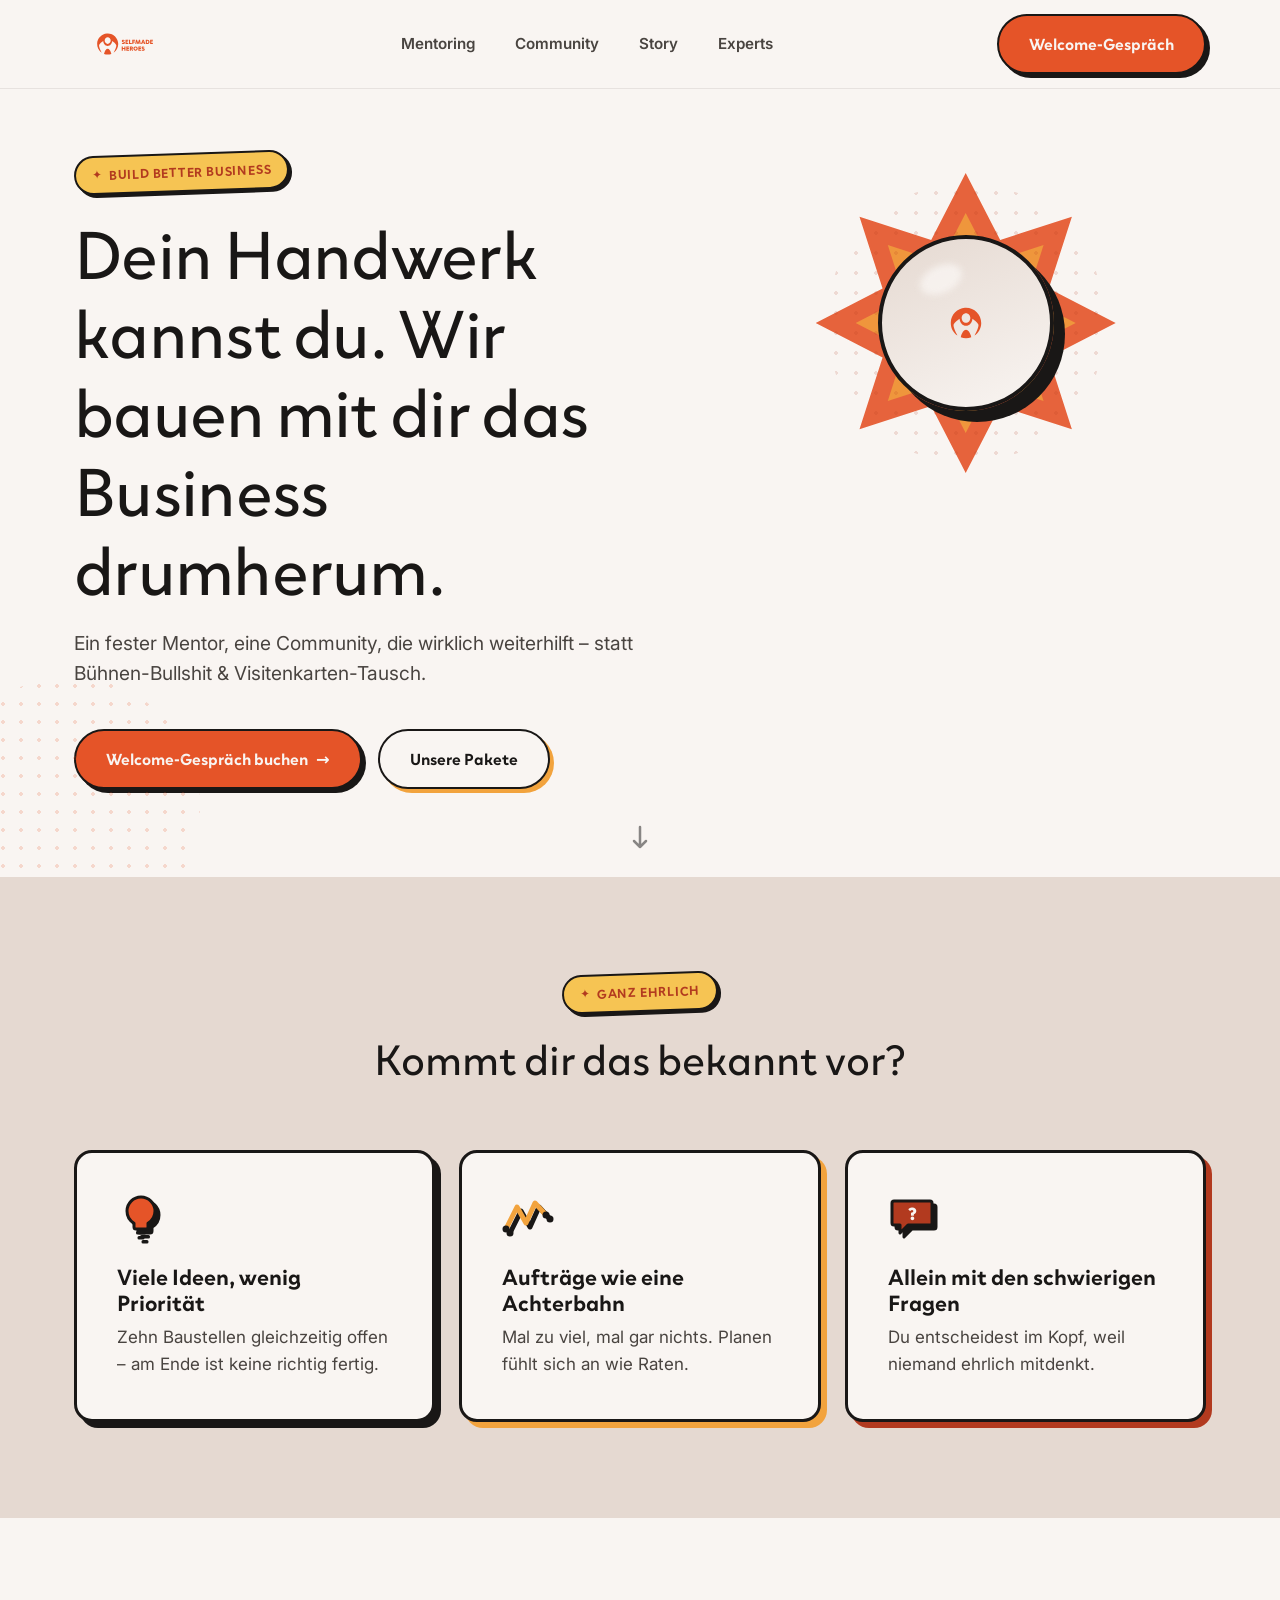
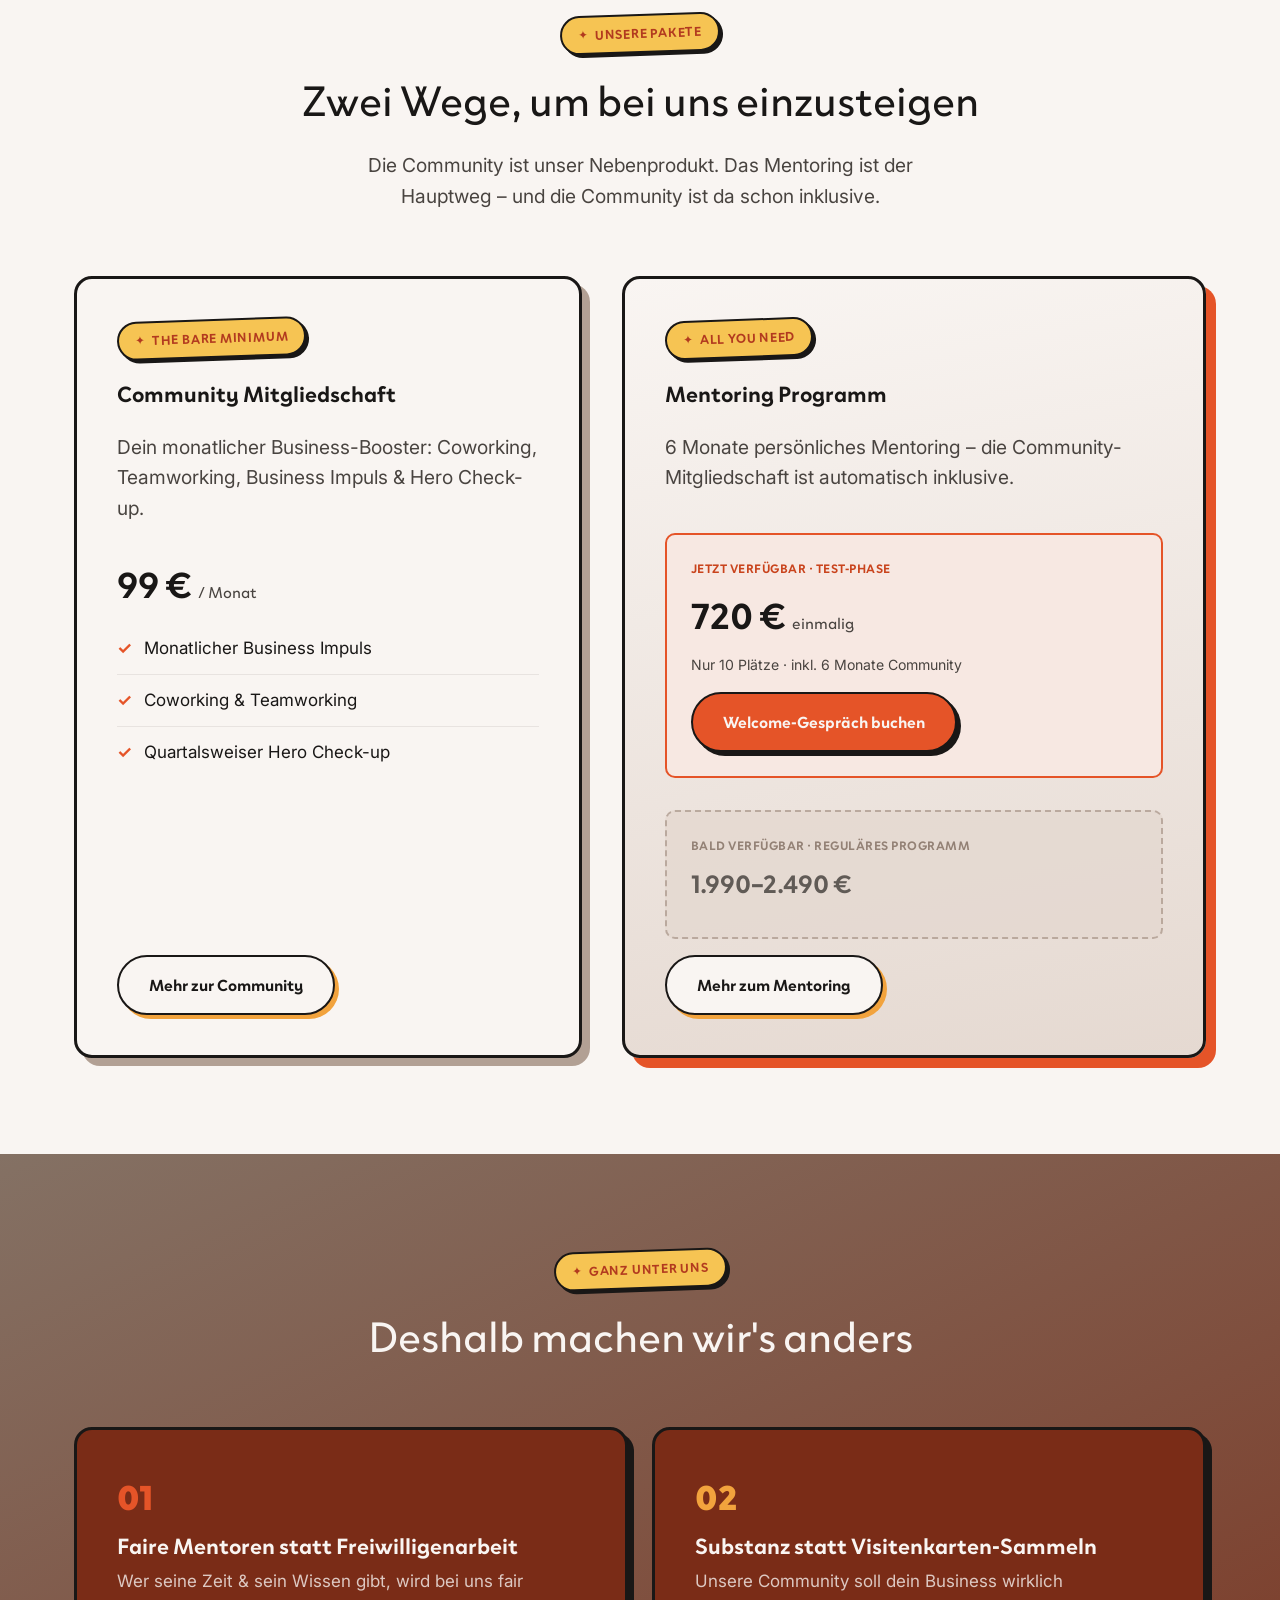
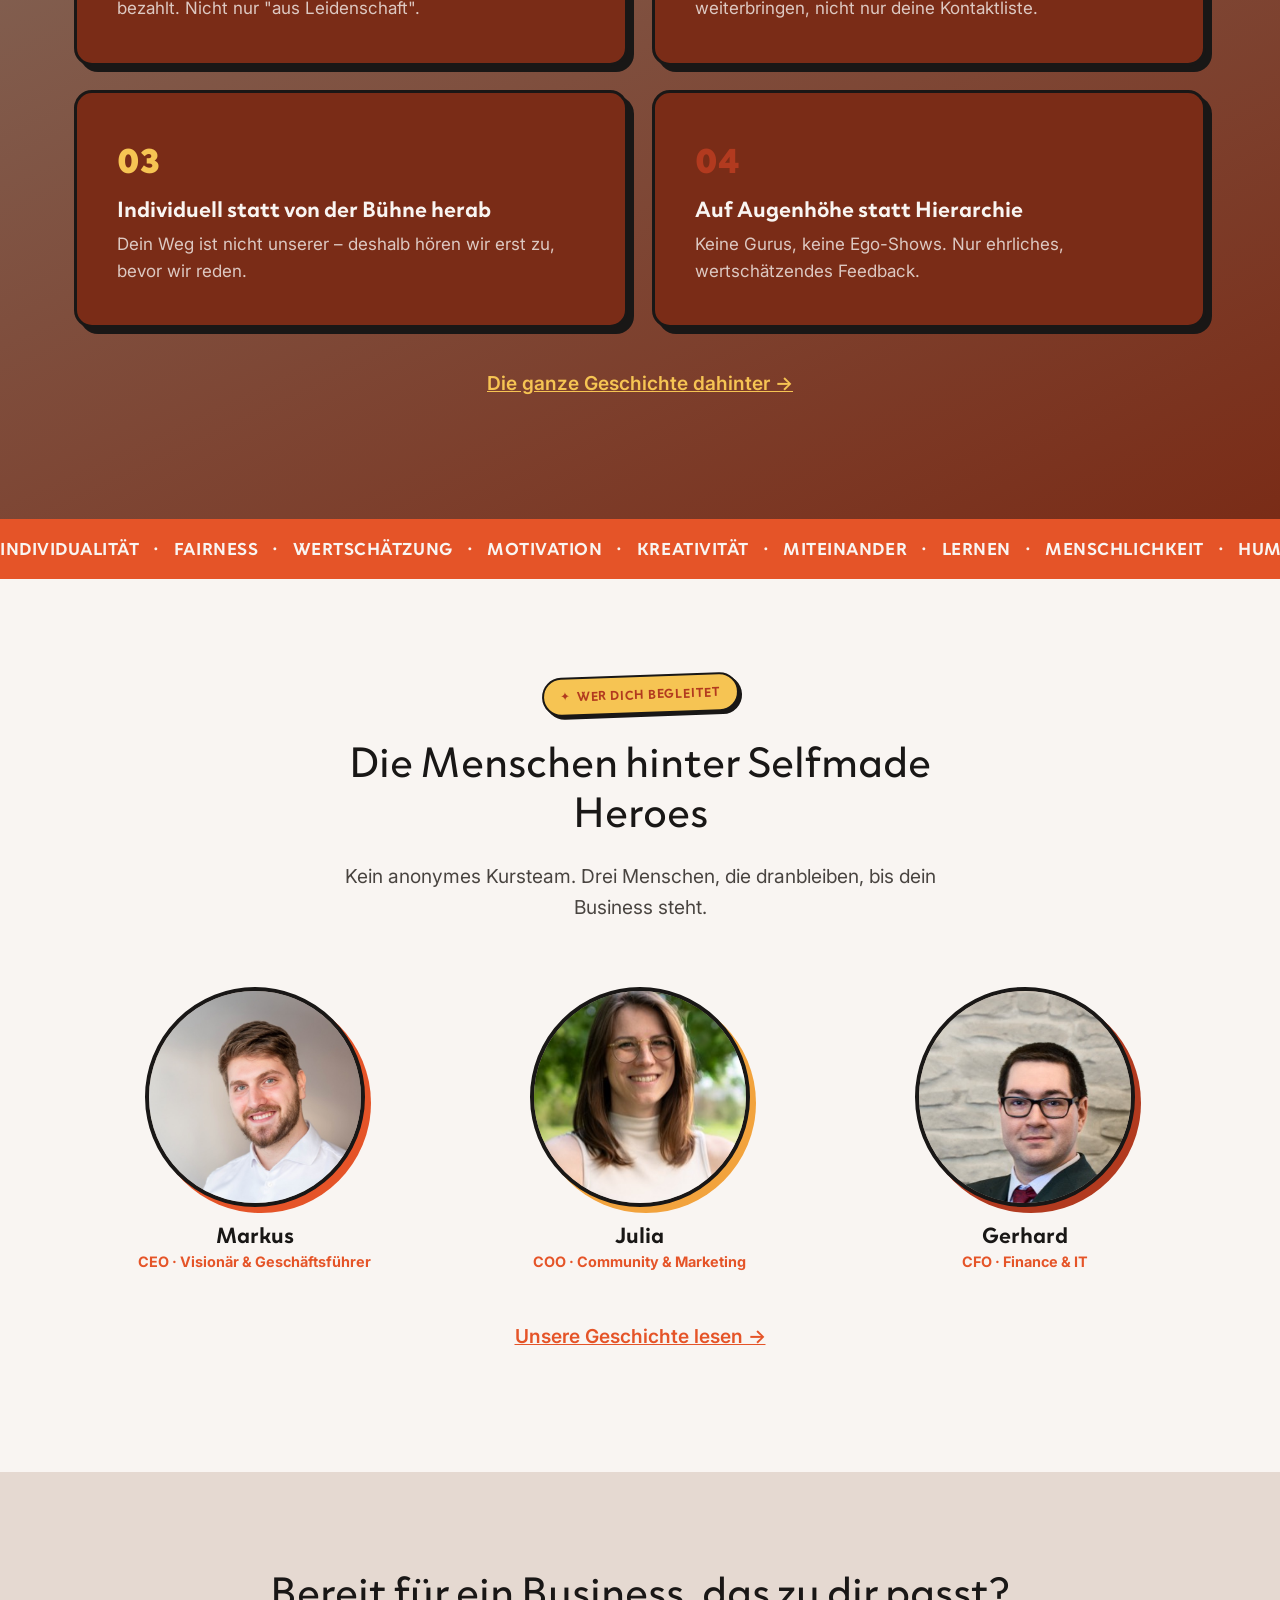
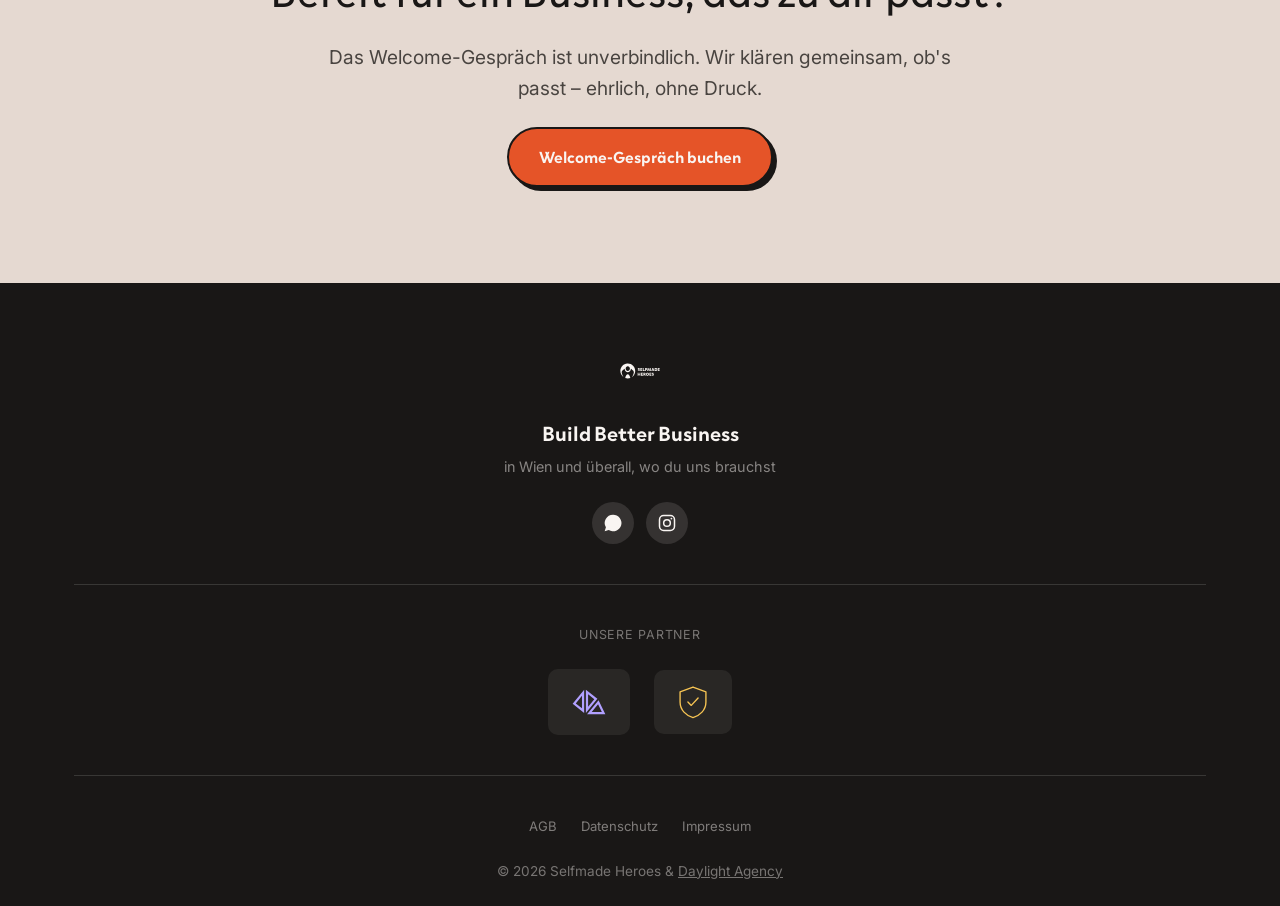
==== commit fca3b809: "Add animation accents inspired by Markus's mockups: line-draw icons, scroll cue, CTA arrow nudge, st" ====
--- a/index.html
+++ b/index.html
@@ -8,7 +8,7 @@
 <link rel="preconnect" href="https://fonts.googleapis.com">
 <link rel="preconnect" href="https://fonts.gstatic.com" crossorigin>
 <link href="https://fonts.googleapis.com/css2?family=Inter:wght@400;500;600;700&display=swap" rel="stylesheet">
-<link rel="stylesheet" href="css/style.css?v=5">
+<link rel="stylesheet" href="css/style.css?v=6">
 </head>
 <body>
 
@@ -53,7 +53,7 @@
         <h1>Dein Handwerk kannst du. Wir bauen mit dir das Business drumherum.</h1>
         <p class="lede">Ein fester Mentor, eine Community, die wirklich weiterhilft – statt Bühnen-Bullshit & Visitenkarten-Tausch.</p>
         <div class="hero-cta-row">
-          <a href="mentoring.html#pilot" class="btn btn-primary">Welcome-Gespräch buchen</a>
+          <a href="mentoring.html#pilot" class="btn btn-primary">Welcome-Gespräch buchen <span class="btn-arrow">→</span></a>
           <a href="#pakete" class="btn btn-ghost">Unsere Pakete</a>
         </div>
       </div>
@@ -64,6 +64,9 @@
         <div class="comic-mark">
           <img src="assets/logo/logo-icon.svg" alt="Selfmade Heroes">
         </div>
+      </div>
+      <div class="scroll-cue" aria-hidden="true">
+        <svg width="20" height="28" viewBox="0 0 20 28"><path d="M10 2v20M4 16l6 6 6-6" stroke="var(--color-ink)" stroke-width="2.5" fill="none" stroke-linecap="round" stroke-linejoin="round"/></svg>
       </div>
     </div>
   </section>
--- a/css/style.css
+++ b/css/style.css
@@ -596,6 +596,76 @@
 
 .icon-comic {
   filter: drop-shadow(4px 4px 0 var(--color-ink));
+}
+
+.icon-comic path {
+  transition: stroke-dashoffset 1.1s cubic-bezier(0.4, 0, 0.2, 1);
+}
+
+.icon-comic.is-drawn path {
+  stroke-dashoffset: 0 !important;
+}
+
+/* Scroll cue */
+.scroll-cue {
+  position: absolute;
+  left: 50%;
+  bottom: 16px;
+  transform: translateX(-50%);
+  opacity: 0.5;
+  animation: scroll-cue 2s ease-in-out infinite;
+  pointer-events: none;
+  z-index: 1;
+}
+
+@keyframes scroll-cue {
+  0% { transform: translate(-50%, 0); opacity: 0; }
+  25% { opacity: 0.6; }
+  75% { opacity: 0.6; }
+  100% { transform: translate(-50%, 12px); opacity: 0; }
+}
+
+/* CTA arrow nudge */
+.btn-arrow {
+  display: inline-block;
+  animation: arrow-nudge 1.6s ease-in-out infinite;
+}
+
+@keyframes arrow-nudge {
+  0%, 100% { transform: translateX(0); }
+  50% { transform: translateX(4px); }
+}
+
+/* Steps progress line */
+.steps-progress {
+  position: relative;
+  height: 3px;
+  background: color-mix(in srgb, var(--color-ink) 12%, transparent);
+  border-radius: 2px;
+  margin: 0 0 var(--space-5);
+}
+
+.steps-progress-dot {
+  position: absolute;
+  top: 50%;
+  left: 0;
+  width: 14px;
+  height: 14px;
+  margin-top: -7px;
+  border-radius: 50%;
+  background: var(--color-primary);
+  border: 2px solid var(--color-ink);
+  box-shadow: 0 0 0 5px color-mix(in srgb, var(--color-primary) 20%, transparent);
+  animation: steps-runner 6s ease-in-out infinite;
+}
+
+@keyframes steps-runner {
+  0%, 100% { left: 0%; }
+  50% { left: calc(100% - 14px); }
+}
+
+@media (prefers-reduced-motion: reduce) {
+  .scroll-cue, .btn-arrow, .steps-progress-dot { animation: none !important; }
 }
 
 /* Manifesto */
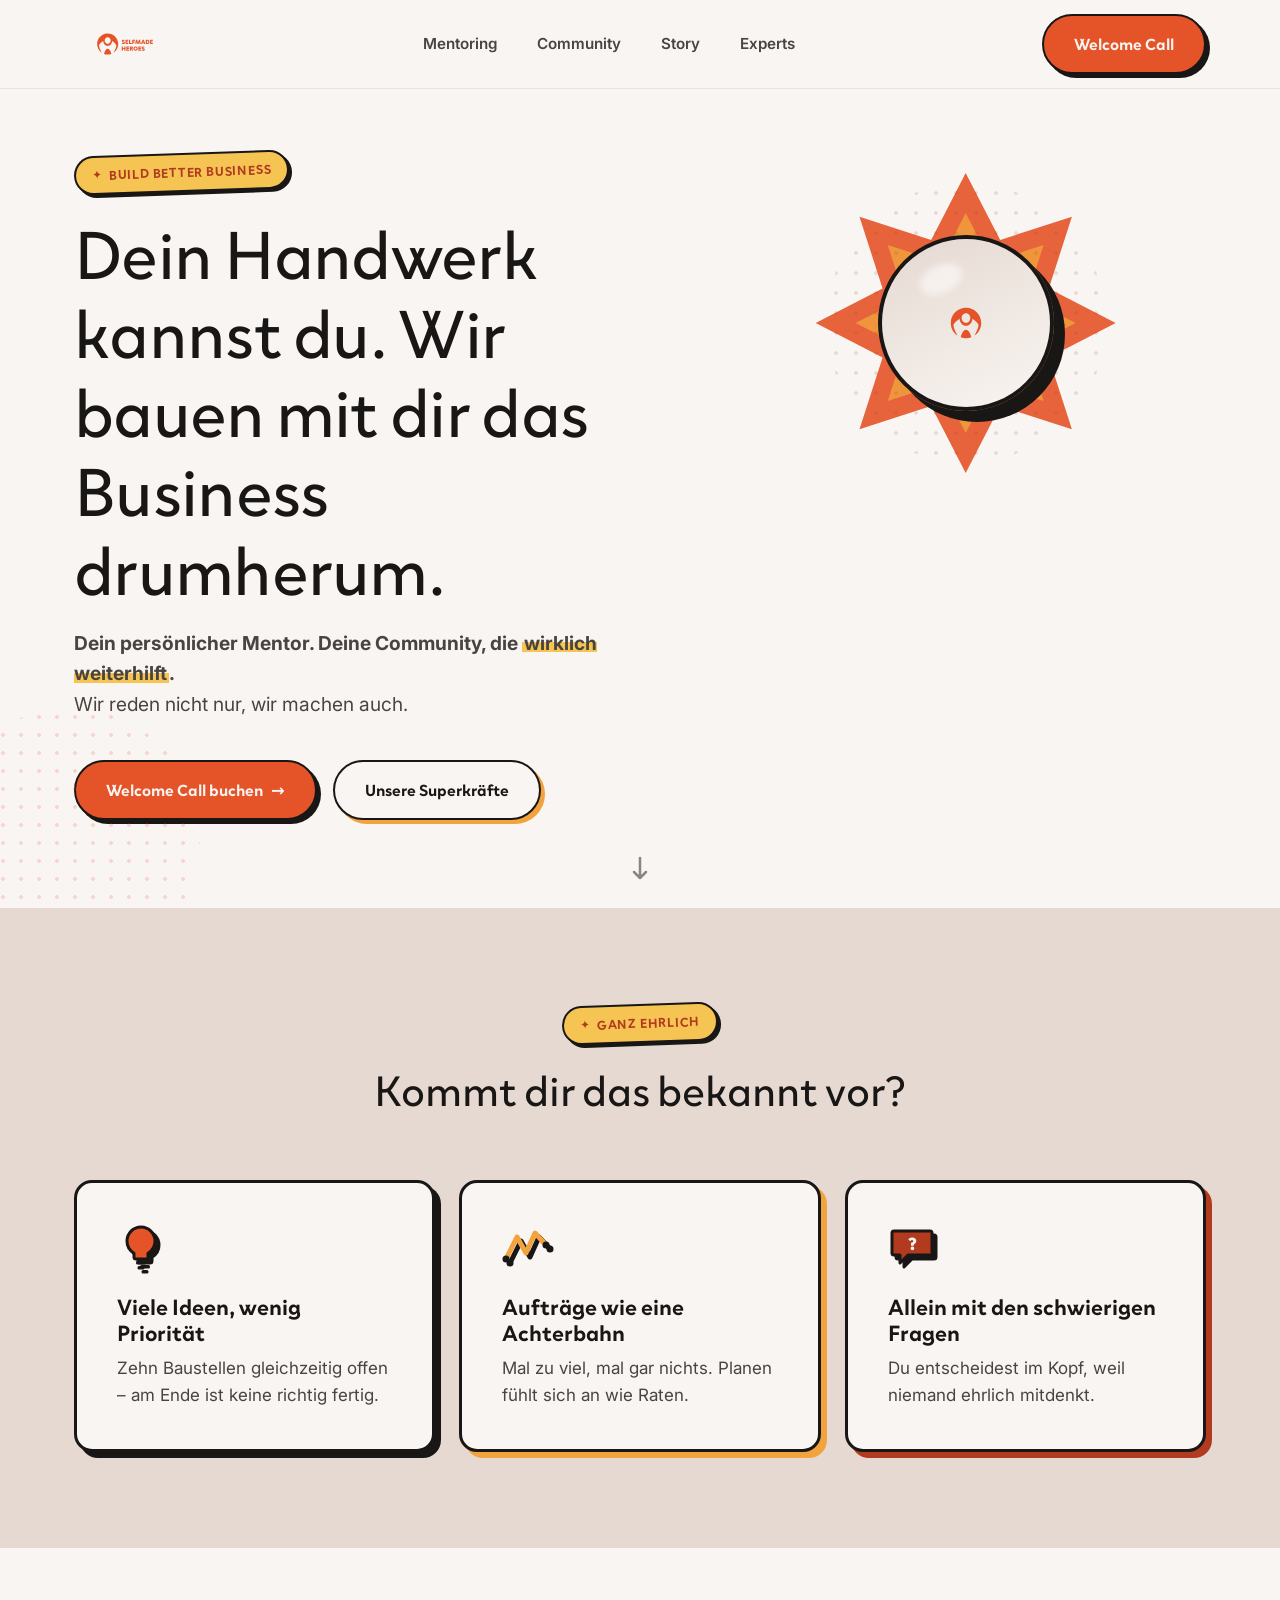
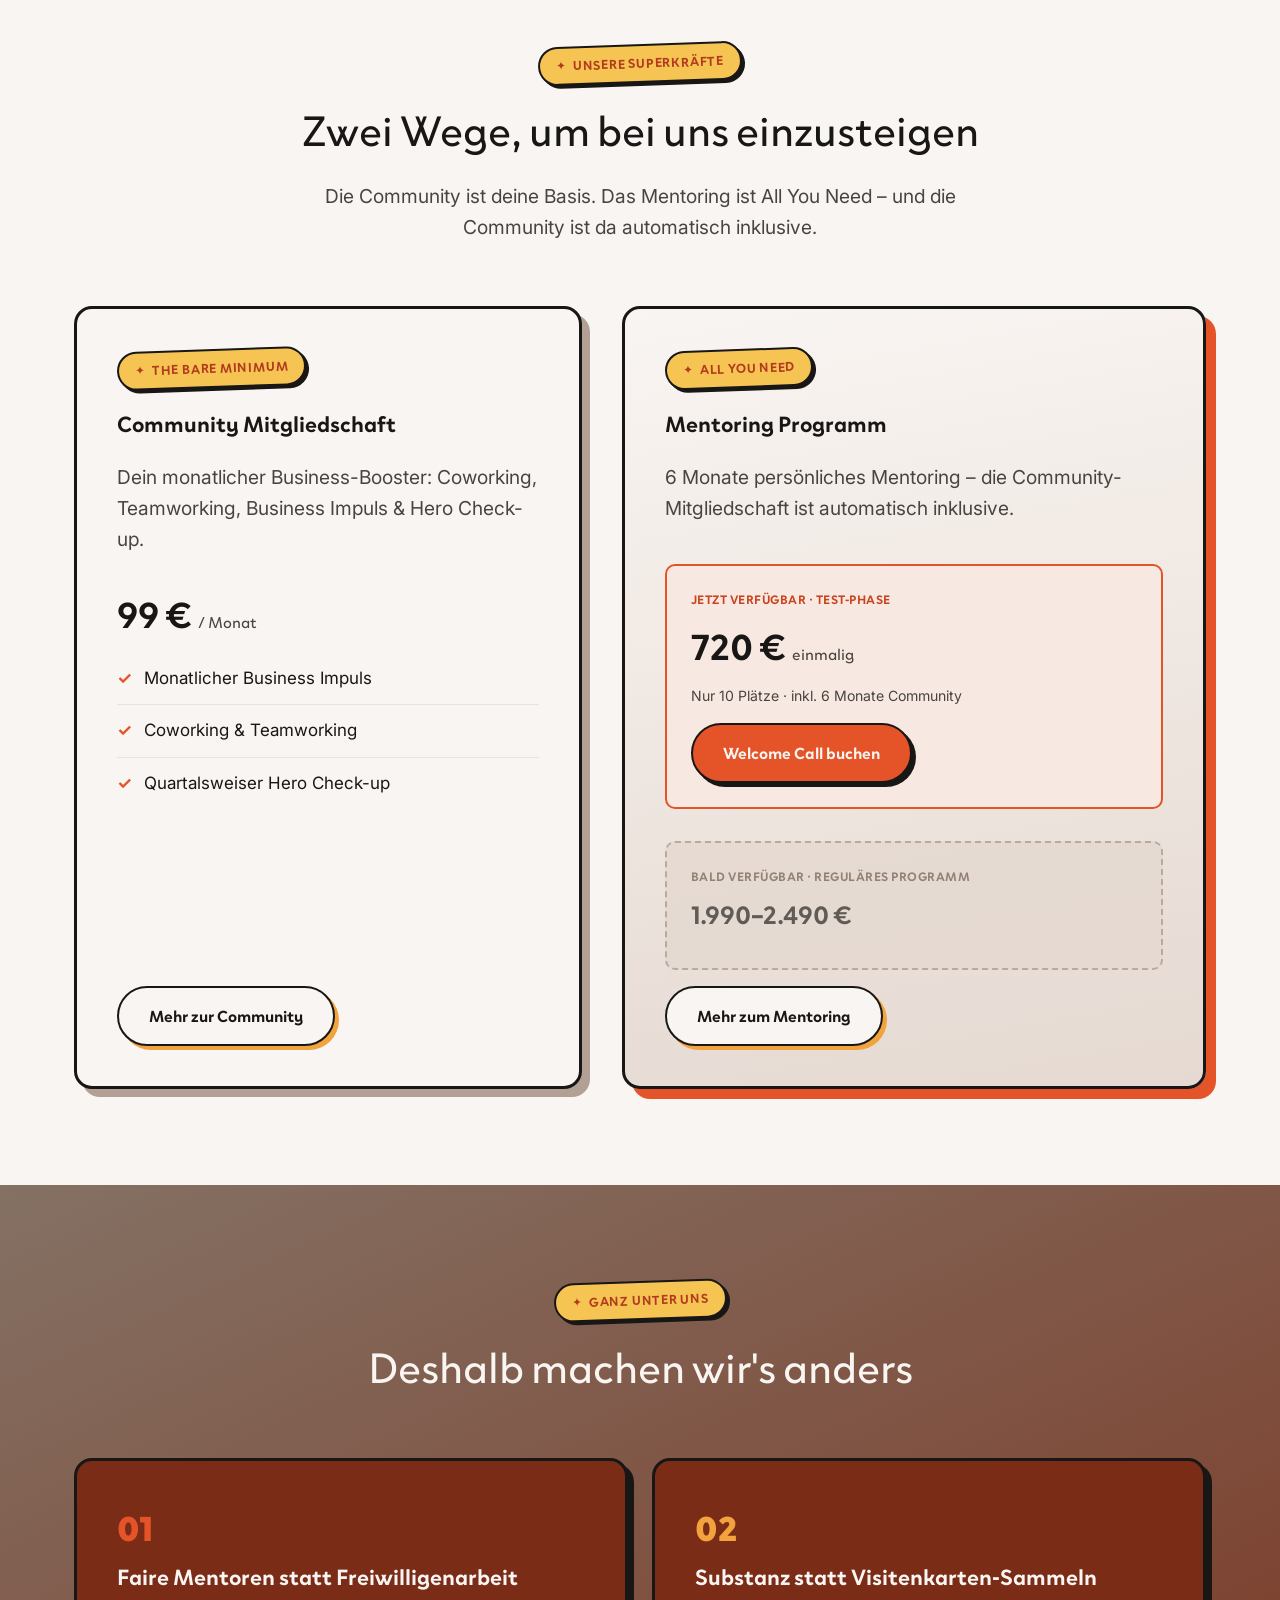
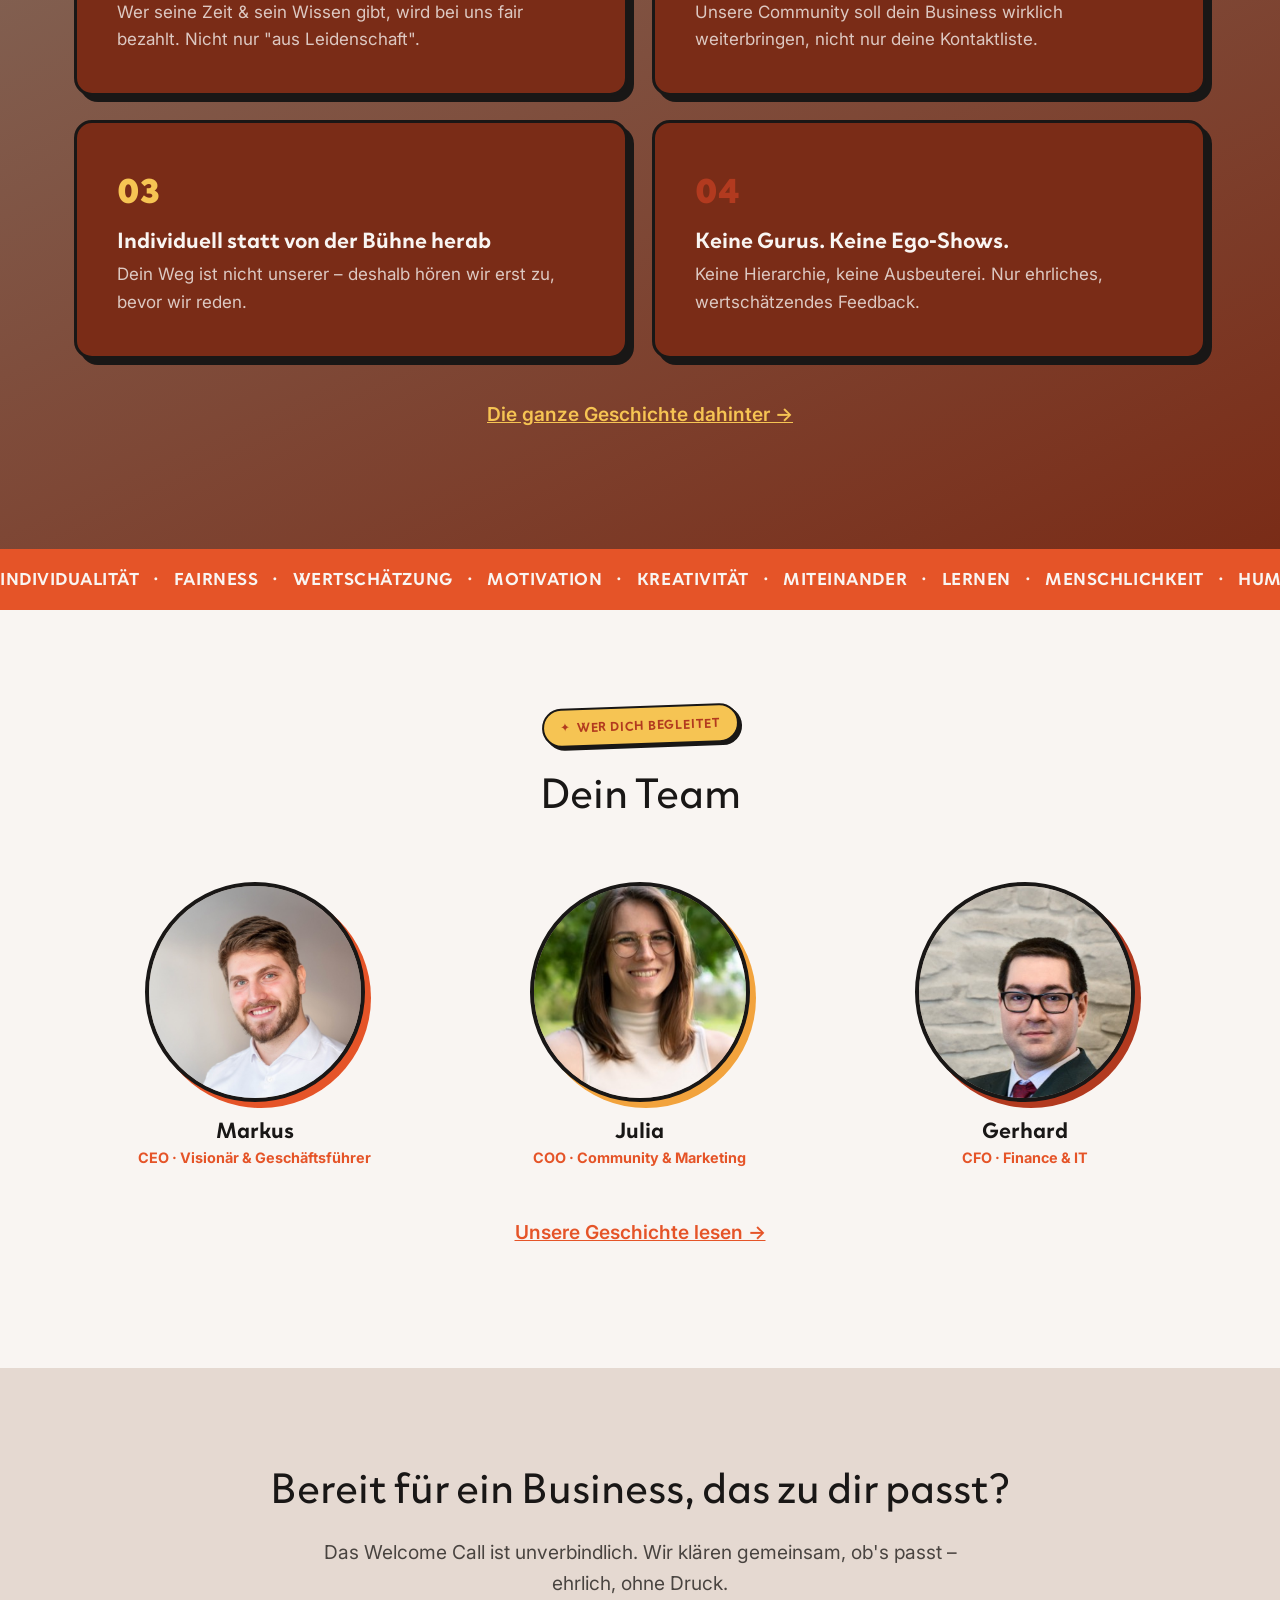
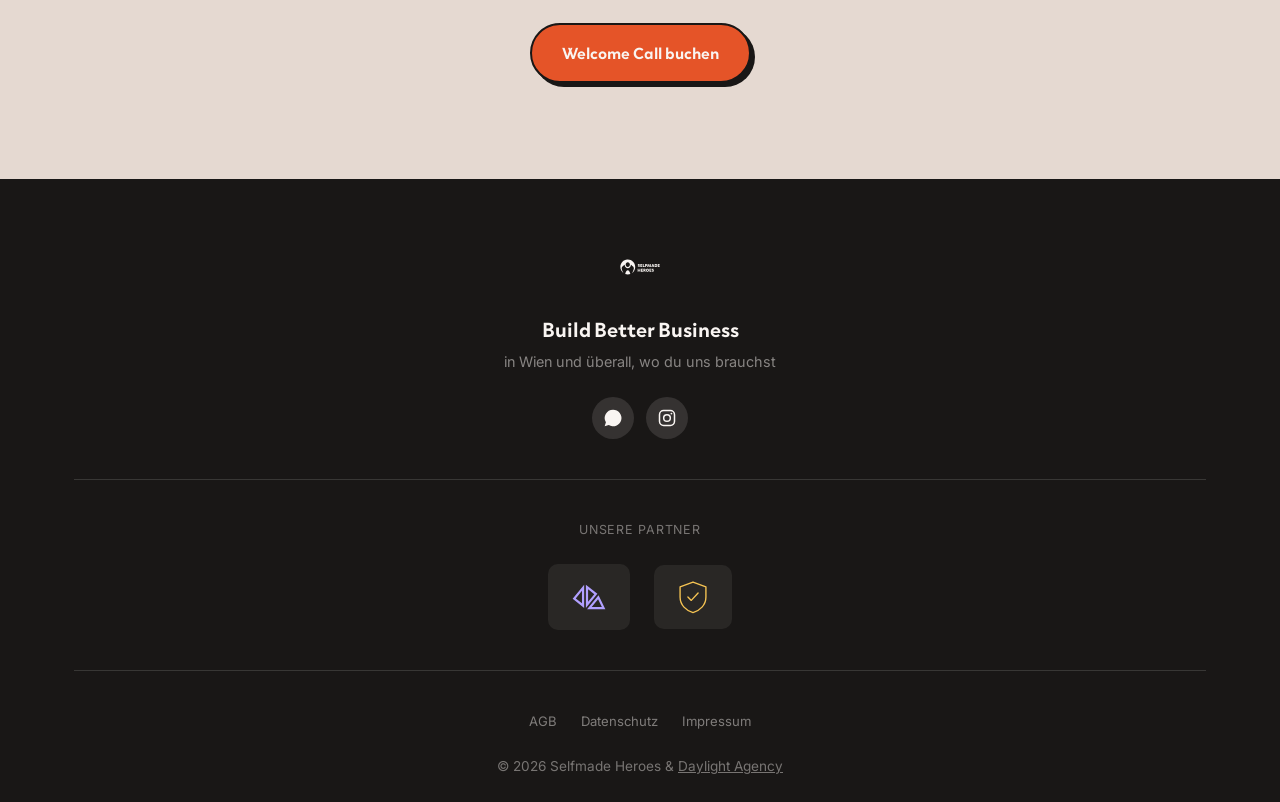
==== commit 22664f9f: "Apply confirmed feedback from Julia/Markus call: rename Welcome Call, add marker highlight, soften c" ====
--- a/index.html
+++ b/index.html
@@ -8,7 +8,7 @@
 <link rel="preconnect" href="https://fonts.googleapis.com">
 <link rel="preconnect" href="https://fonts.gstatic.com" crossorigin>
 <link href="https://fonts.googleapis.com/css2?family=Inter:wght@400;500;600;700&display=swap" rel="stylesheet">
-<link rel="stylesheet" href="css/style.css?v=6">
+<link rel="stylesheet" href="css/style.css?v=7">
 </head>
 <body>
 
@@ -26,7 +26,7 @@
       </ul>
     </nav>
     <div class="nav-cta">
-      <a href="mentoring.html#pilot" class="btn btn-primary">Welcome-Gespräch</a>
+      <a href="mentoring.html#pilot" class="btn btn-primary">Welcome Call</a>
     </div>
     <button class="nav-toggle" aria-label="Menü öffnen" aria-expanded="false">
       <span></span><span></span><span></span>
@@ -39,7 +39,7 @@
       <li><a href="story.html">Story</a></li>
       <li><a href="experts.html">Experts</a></li>
     </ul>
-    <a href="mentoring.html#pilot" class="btn btn-primary" style="width:100%; justify-content:center;">Welcome-Gespräch buchen</a>
+    <a href="mentoring.html#pilot" class="btn btn-primary" style="width:100%; justify-content:center;">Welcome Call buchen</a>
   </div>
 </header>
 
@@ -51,10 +51,10 @@
       <div class="hero-copy">
         <span class="eyebrow">Build Better Business</span>
         <h1>Dein Handwerk kannst du. Wir bauen mit dir das Business drumherum.</h1>
-        <p class="lede">Ein fester Mentor, eine Community, die wirklich weiterhilft – statt Bühnen-Bullshit & Visitenkarten-Tausch.</p>
+        <p class="lede"><strong>Dein persönlicher Mentor. Deine Community, die <span class="marker">wirklich weiterhilft</span>.</strong><br>Wir reden nicht nur, wir machen auch.</p>
         <div class="hero-cta-row">
-          <a href="mentoring.html#pilot" class="btn btn-primary">Welcome-Gespräch buchen <span class="btn-arrow">→</span></a>
-          <a href="#pakete" class="btn btn-ghost">Unsere Pakete</a>
+          <a href="mentoring.html#pilot" class="btn btn-primary">Welcome Call buchen <span class="btn-arrow">→</span></a>
+          <a href="#pakete" class="btn btn-ghost">Unsere Superkräfte</a>
         </div>
       </div>
       <div class="hero-comic">
@@ -119,9 +119,9 @@
   <section id="pakete">
     <div class="wrap">
       <div class="section-head">
-        <span class="eyebrow">Unsere Pakete</span>
+        <span class="eyebrow">Unsere Superkräfte</span>
         <h2>Zwei Wege, um bei uns einzusteigen</h2>
-        <p class="lede center">Die Community ist unser Nebenprodukt. Das Mentoring ist der Hauptweg – und die Community ist da schon inklusive.</p>
+        <p class="lede center">Die Community ist deine Basis. Das Mentoring ist All You Need – und die Community ist da automatisch inklusive.</p>
       </div>
       <div class="packages-grid">
 
@@ -147,7 +147,7 @@
             <div class="state-label">Jetzt verfügbar · Test-Phase</div>
             <div class="package-price">720&nbsp;€ <small>einmalig</small></div>
             <p class="hero-note" style="margin:0 0 var(--space-2);">Nur 10 Plätze · inkl. 6 Monate Community</p>
-            <a href="mentoring.html#pilot" class="btn btn-primary">Welcome-Gespräch buchen</a>
+            <a href="mentoring.html#pilot" class="btn btn-primary">Welcome Call buchen</a>
           </div>
 
           <div class="package-state locked">
@@ -187,8 +187,8 @@
         </div>
         <div class="manifesto-item">
           <span class="manifesto-mark">04</span>
-          <h3>Auf Augenhöhe statt Hierarchie</h3>
-          <p>Keine Gurus, keine Ego-Shows. Nur ehrliches, wertschätzendes Feedback.</p>
+          <h3>Keine Gurus. Keine Ego-Shows.</h3>
+          <p>Keine Hierarchie, keine Ausbeuterei. Nur ehrliches, wertschätzendes Feedback.</p>
         </div>
       </div>
       <p class="lede center" style="color: color-mix(in srgb, var(--color-paper) 85%, transparent); margin-top: var(--space-4);">
@@ -209,8 +209,7 @@
     <div class="wrap">
       <div class="section-head">
         <span class="eyebrow">Wer dich begleitet</span>
-        <h2>Die Menschen hinter Selfmade Heroes</h2>
-        <p class="lede center">Kein anonymes Kursteam. Drei Menschen, die dranbleiben, bis dein Business steht.</p>
+        <h2>Dein Team</h2>
       </div>
       <div class="team-grid">
         <div class="team-card">
@@ -237,8 +236,8 @@
   <section class="section-alt final-cta">
     <div class="wrap">
       <h2>Bereit für ein Business, das zu dir passt?</h2>
-      <p class="lede center">Das Welcome-Gespräch ist unverbindlich. Wir klären gemeinsam, ob's passt – ehrlich, ohne Druck.</p>
-      <a href="mentoring.html#pilot" class="btn btn-primary">Welcome-Gespräch buchen</a>
+      <p class="lede center">Das Welcome Call ist unverbindlich. Wir klären gemeinsam, ob's passt – ehrlich, ohne Druck.</p>
+      <a href="mentoring.html#pilot" class="btn btn-primary">Welcome Call buchen</a>
     </div>
   </section>
 
--- a/css/style.css
+++ b/css/style.css
@@ -598,6 +598,24 @@
   filter: drop-shadow(4px 4px 0 var(--color-ink));
 }
 
+/* Marker highlight — animated highlighter swipe behind text */
+.marker {
+  background-image: linear-gradient(var(--color-sunflower), var(--color-sunflower));
+  background-repeat: no-repeat;
+  background-size: 0% 42%;
+  background-position: 0 85%;
+  transition: background-size 0.8s cubic-bezier(0.4, 0, 0.2, 1);
+  padding: 0 2px;
+}
+
+.marker.is-marked {
+  background-size: 100% 42%;
+}
+
+@media (prefers-reduced-motion: reduce) {
+  .marker { transition: none; background-size: 100% 42%; }
+}
+
 .icon-comic path {
   transition: stroke-dashoffset 1.1s cubic-bezier(0.4, 0, 0.2, 1);
 }
@@ -769,6 +787,10 @@
   counter-reset: step;
 }
 
+.steps.steps-4 {
+  grid-template-columns: repeat(4, 1fr);
+}
+
 .step {
   position: relative;
   padding-top: var(--space-4);
@@ -813,7 +835,7 @@
 }
 
 .offer-panel .offer-side.dark {
-  background: var(--color-ink);
+  background: linear-gradient(155deg, var(--color-brown) 0%, var(--bg-warm-dark) 100%);
   color: var(--color-paper);
 }
 
